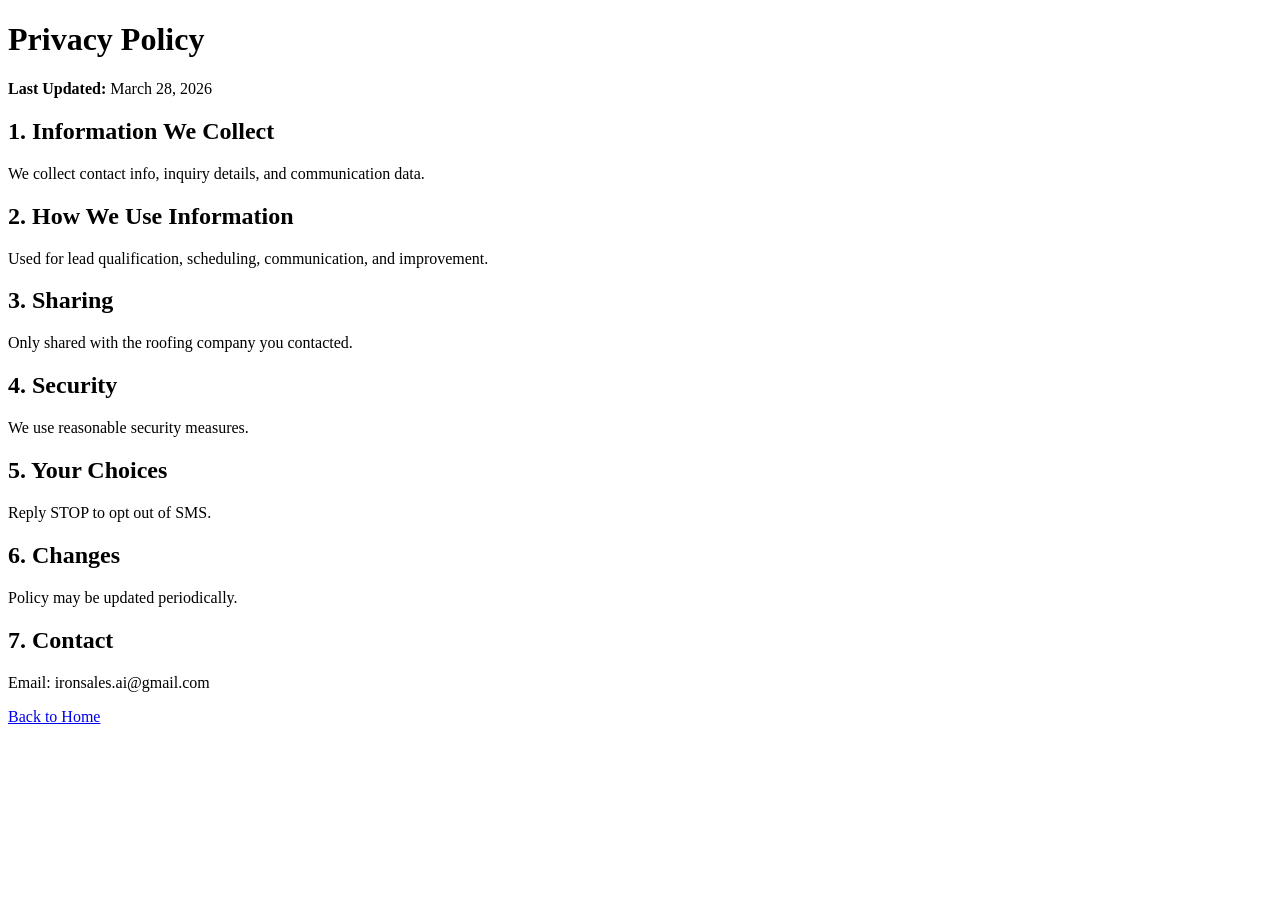
==== privacy.html @ e4e718cf "Create privacy.html" ====
<!DOCTYPE html>
<html lang="en">
<head>
<meta charset="UTF-8">
<title>Privacy Policy - IronSales</title>
<link rel="stylesheet" href="styles.css">
</head>

<body class="legal">

<h1>Privacy Policy</h1>
<p><strong>Last Updated:</strong> March 28, 2026</p>

<h2>1. Information We Collect</h2>
<p>We collect contact info, inquiry details, and communication data.</p>

<h2>2. How We Use Information</h2>
<p>Used for lead qualification, scheduling, communication, and improvement.</p>

<h2>3. Sharing</h2>
<p>Only shared with the roofing company you contacted.</p>

<h2>4. Security</h2>
<p>We use reasonable security measures.</p>

<h2>5. Your Choices</h2>
<p>Reply STOP to opt out of SMS.</p>

<h2>6. Changes</h2>
<p>Policy may be updated periodically.</p>

<h2>7. Contact</h2>
<p>Email: ironsales.ai@gmail.com</p>

<a href="index.html">Back to Home</a>

</body>
</html>
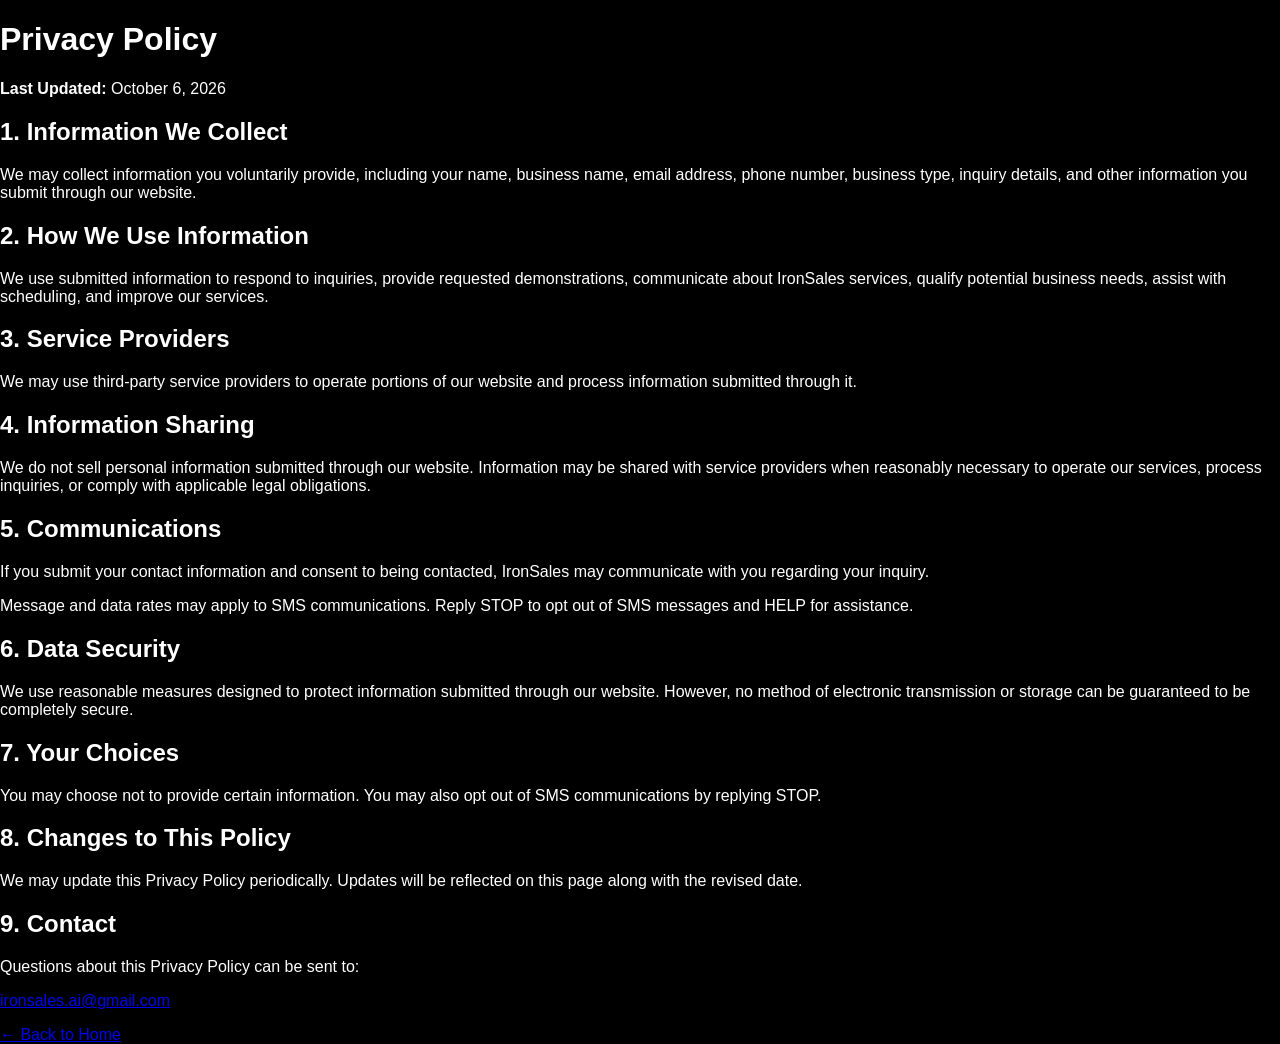
==== commit acb74a77: "Update privacy.html" ====
--- a/privacy.html
+++ b/privacy.html
@@ -1,38 +1,154 @@
 <!DOCTYPE html>
 <html lang="en">
+
 <head>
-<meta charset="UTF-8">
-<title>Privacy Policy - IronSales</title>
-<link rel="stylesheet" href="styles.css">
+
+    <meta charset="UTF-8">
+
+    <meta
+        name="viewport"
+        content="width=device-width, initial-scale=1.0"
+    >
+
+    <title>Privacy Policy | IronSales</title>
+
+    <meta
+        name="description"
+        content="IronSales Privacy Policy."
+    >
+
+    <link
+        rel="icon"
+        type="image/png"
+        href="/images/ironsales-icon.png"
+    >
+
+    <link
+        rel="apple-touch-icon"
+        href="/images/ironsales-icon.png"
+    >
+
+    <link
+        rel="stylesheet"
+        href="styles.css"
+    >
+
 </head>
+
 
 <body class="legal">
 
-<h1>Privacy Policy</h1>
-<p><strong>Last Updated:</strong> March 28, 2026</p>
 
-<h2>1. Information We Collect</h2>
-<p>We collect contact info, inquiry details, and communication data.</p>
+    <h1>Privacy Policy</h1>
 
-<h2>2. How We Use Information</h2>
-<p>Used for lead qualification, scheduling, communication, and improvement.</p>
+    <p>
+        <strong>Last Updated:</strong>
+        October 6, 2026
+    </p>
 
-<h2>3. Sharing</h2>
-<p>Only shared with the roofing company you contacted.</p>
 
-<h2>4. Security</h2>
-<p>We use reasonable security measures.</p>
+    <h2>1. Information We Collect</h2>
 
-<h2>5. Your Choices</h2>
-<p>Reply STOP to opt out of SMS.</p>
+    <p>
+        We may collect information you voluntarily provide,
+        including your name, business name, email address,
+        phone number, business type, inquiry details, and
+        other information you submit through our website.
+    </p>
 
-<h2>6. Changes</h2>
-<p>Policy may be updated periodically.</p>
 
-<h2>7. Contact</h2>
-<p>Email: ironsales.ai@gmail.com</p>
+    <h2>2. How We Use Information</h2>
 
-<a href="index.html">Back to Home</a>
+    <p>
+        We use submitted information to respond to inquiries,
+        provide requested demonstrations, communicate about
+        IronSales services, qualify potential business needs,
+        assist with scheduling, and improve our services.
+    </p>
+
+
+    <h2>3. Service Providers</h2>
+
+    <p>
+        We may use third-party service providers to operate
+        portions of our website and process information
+        submitted through it.
+    </p>
+
+
+    <h2>4. Information Sharing</h2>
+
+    <p>
+        We do not sell personal information submitted through
+        our website. Information may be shared with service
+        providers when reasonably necessary to operate our
+        services, process inquiries, or comply with applicable
+        legal obligations.
+    </p>
+
+
+    <h2>5. Communications</h2>
+
+    <p>
+        If you submit your contact information and consent to
+        being contacted, IronSales may communicate with you
+        regarding your inquiry.
+    </p>
+
+
+    <p>
+        Message and data rates may apply to SMS communications.
+        Reply STOP to opt out of SMS messages and HELP for
+        assistance.
+    </p>
+
+
+    <h2>6. Data Security</h2>
+
+    <p>
+        We use reasonable measures designed to protect
+        information submitted through our website. However,
+        no method of electronic transmission or storage can
+        be guaranteed to be completely secure.
+    </p>
+
+
+    <h2>7. Your Choices</h2>
+
+    <p>
+        You may choose not to provide certain information.
+        You may also opt out of SMS communications by replying
+        STOP.
+    </p>
+
+
+    <h2>8. Changes to This Policy</h2>
+
+    <p>
+        We may update this Privacy Policy periodically.
+        Updates will be reflected on this page along with
+        the revised date.
+    </p>
+
+
+    <h2>9. Contact</h2>
+
+    <p>
+        Questions about this Privacy Policy can be sent to:
+    </p>
+
+    <p>
+        <a href="mailto:ironsales.ai@gmail.com">
+            ironsales.ai@gmail.com
+        </a>
+    </p>
+
+
+    <a href="index.html">
+        ← Back to Home
+    </a>
+
 
 </body>
+
 </html>
--- a/styles.css
+++ b/styles.css
@@ -0,0 +1,1383 @@
+:root {
+    --black: #000000;
+    --dark: #050b1a;
+    --dark-blue: #0a1f44;
+    --blue: #2563eb;
+    --light-blue: #3b82f6;
+    --white: #ffffff;
+    --gray: #94a3b8;
+    --border: #172033;
+}
+
+* {
+    box-sizing: border-box;
+}
+
+html {
+    scroll-behavior: smooth;
+}
+
+body {
+    margin: 0;
+    font-family: "Inter", Arial, sans-serif;
+    background: var(--black);
+    color: var(--white);
+    overflow-x: hidden;
+}
+
+button,
+input,
+textarea,
+select {
+    font-family: inherit;
+}
+
+button {
+    cursor: pointer;
+}
+
+.container {
+    width: min(1100px, calc(100% - 40px));
+    margin: 0 auto;
+}
+
+
+/* =========================================
+   NAVBAR
+========================================= */
+
+.navbar {
+    position: fixed;
+    top: 0;
+    left: 0;
+    width: 100%;
+    z-index: 1000;
+
+    background: rgba(0, 0, 0, 0.94);
+    backdrop-filter: blur(15px);
+
+    border-bottom: 1px solid #111827;
+}
+
+.nav-inner {
+    height: 76px;
+
+    display: flex;
+    align-items: center;
+    justify-content: space-between;
+}
+
+.logo {
+    color: white;
+    text-decoration: none;
+
+    font-size: 25px;
+    font-weight: 800;
+
+    letter-spacing: -1.5px;
+}
+
+.logo span,
+.footer-logo span {
+    color: var(--light-blue);
+}
+
+.nav-links {
+    display: flex;
+    align-items: center;
+    gap: 30px;
+}
+
+.nav-links a {
+    color: #cbd5e1;
+    text-decoration: none;
+
+    font-size: 14px;
+
+    transition: color 0.2s ease;
+}
+
+.nav-links a:hover {
+    color: white;
+}
+
+.nav-cta {
+    border: 0;
+    border-radius: 7px;
+
+    padding: 12px 20px;
+
+    background: var(--blue);
+    color: white;
+
+    font-weight: 700;
+
+    transition: 0.2s ease;
+}
+
+.nav-cta:hover {
+    background: var(--light-blue);
+    transform: translateY(-1px);
+}
+
+.menu-toggle {
+    display: none;
+
+    border: 0;
+    background: transparent;
+
+    color: white;
+
+    font-size: 25px;
+}
+
+
+/* =========================================
+   HERO
+========================================= */
+
+.hero {
+    min-height: 850px;
+
+    position: relative;
+
+    display: flex;
+    align-items: center;
+
+    padding-top: 100px;
+
+    overflow: hidden;
+
+    background:
+        radial-gradient(
+            circle at 75% 35%,
+            rgba(37, 99, 235, 0.22),
+            transparent 35%
+        ),
+        linear-gradient(
+            135deg,
+            #000000 0%,
+            #030817 50%,
+            #0a1f44 100%
+        );
+}
+
+.hero-glow {
+    position: absolute;
+
+    width: 500px;
+    height: 500px;
+
+    right: -250px;
+    top: 100px;
+
+    border-radius: 50%;
+
+    background: rgba(37, 99, 235, 0.13);
+
+    filter: blur(80px);
+}
+
+.hero-content {
+    position: relative;
+    z-index: 2;
+}
+
+.hero-badge {
+    display: inline-flex;
+    align-items: center;
+    gap: 10px;
+
+    padding: 8px 13px;
+
+    border: 1px solid #1e3a6b;
+    border-radius: 100px;
+
+    background: rgba(10, 31, 68, 0.6);
+
+    color: #bfdbfe;
+
+    font-size: 13px;
+    font-weight: 600;
+}
+
+.hero-badge span {
+    width: 7px;
+    height: 7px;
+
+    border-radius: 50%;
+
+    background: var(--light-blue);
+
+    box-shadow: 0 0 12px var(--blue);
+}
+
+.hero h1 {
+    max-width: 900px;
+
+    margin: 25px 0 20px;
+
+    font-size: clamp(48px, 7vw, 78px);
+    line-height: 1.02;
+
+    letter-spacing: -4px;
+}
+
+.hero h1 span {
+    color: var(--light-blue);
+}
+
+.hero-desc {
+    max-width: 700px;
+
+    margin-bottom: 35px;
+
+    color: #b8c4d8;
+
+    font-size: 20px;
+    line-height: 1.7;
+}
+
+.hero-buttons {
+    display: flex;
+    gap: 12px;
+
+    margin-bottom: 45px;
+}
+
+.primary-btn,
+.secondary-btn {
+    padding: 15px 22px;
+
+    border-radius: 7px;
+
+    font-size: 15px;
+    font-weight: 600;
+
+    transition: 0.2s ease;
+}
+
+.primary-btn {
+    border: 1px solid var(--blue);
+
+    background: var(--blue);
+    color: white;
+}
+
+.primary-btn:hover {
+    background: var(--light-blue);
+    transform: translateY(-2px);
+}
+
+.primary-btn span {
+    margin-left: 8px;
+}
+
+.secondary-btn {
+    border: 1px solid #334155;
+
+    background: transparent;
+    color: white;
+}
+
+.secondary-btn:hover {
+    border-color: var(--blue);
+    background: rgba(37, 99, 235, 0.08);
+}
+
+.hero-trust {
+    display: flex;
+    flex-wrap: wrap;
+    gap: 35px;
+}
+
+.trust-item {
+    display: flex;
+    align-items: flex-start;
+    gap: 10px;
+}
+
+.trust-dot {
+    width: 7px;
+    height: 7px;
+
+    margin-top: 6px;
+
+    border-radius: 50%;
+
+    background: var(--light-blue);
+}
+
+.trust-item strong {
+    display: block;
+    font-size: 13px;
+}
+
+.trust-item small {
+    display: block;
+
+    margin-top: 4px;
+
+    color: #64748b;
+
+    font-size: 11px;
+}
+
+
+/* =========================================
+   GENERAL SECTIONS
+========================================= */
+
+.section {
+    padding: 120px 0;
+}
+
+.dark {
+    background: var(--dark);
+}
+
+.section-label {
+    margin-bottom: 15px;
+
+    color: var(--light-blue);
+
+    font-size: 12px;
+    font-weight: 700;
+
+    letter-spacing: 2px;
+}
+
+.section h2 {
+    margin: 0;
+
+    font-size: clamp(36px, 5vw, 58px);
+    line-height: 1.08;
+
+    letter-spacing: -2.5px;
+}
+
+.section-intro {
+    max-width: 700px;
+
+    margin: 25px 0 55px;
+
+    color: var(--gray);
+
+    font-size: 18px;
+    line-height: 1.7;
+}
+
+
+/* =========================================
+   DASHBOARD
+========================================= */
+
+.dashboard-section {
+    padding: 110px 0;
+
+    background: #02050c;
+}
+
+.dashboard {
+    margin-top: 50px;
+
+    padding: 25px;
+
+    border: 1px solid #17233a;
+    border-radius: 16px;
+
+    background: linear-gradient(
+        145deg,
+        #071123,
+        #030712
+    );
+
+    box-shadow: 0 30px 100px rgba(0, 0, 0, 0.6);
+}
+
+.dashboard-top {
+    display: flex;
+    align-items: center;
+    justify-content: space-between;
+
+    padding-bottom: 25px;
+
+    border-bottom: 1px solid #172033;
+}
+
+.dashboard-label {
+    color: var(--light-blue);
+
+    font-size: 10px;
+    font-weight: 700;
+
+    letter-spacing: 1.5px;
+}
+
+.dashboard-top h3 {
+    margin: 7px 0 0;
+
+    font-size: 20px;
+}
+
+.live-status {
+    display: flex;
+    align-items: center;
+    gap: 7px;
+
+    color: #bfdbfe;
+
+    font-size: 10px;
+    font-weight: 700;
+}
+
+.live-status span {
+    width: 7px;
+    height: 7px;
+
+    border-radius: 50%;
+
+    background: var(--light-blue);
+}
+
+.dashboard-stats {
+    display: grid;
+    grid-template-columns: repeat(4, 1fr);
+
+    gap: 15px;
+
+    margin: 25px 0;
+}
+
+.dashboard-card {
+    padding: 20px;
+
+    border: 1px solid #172033;
+    border-radius: 10px;
+
+    background: #050b18;
+}
+
+.dashboard-card span {
+    display: block;
+
+    color: #64748b;
+
+    font-size: 10px;
+    font-weight: 700;
+}
+
+.dashboard-card strong {
+    display: block;
+
+    margin-top: 12px;
+
+    font-size: 30px;
+}
+
+.dashboard-card small {
+    color: #64748b;
+    font-size: 11px;
+}
+
+.pipeline {
+    overflow: hidden;
+
+    border: 1px solid #172033;
+    border-radius: 10px;
+}
+
+.pipeline-header {
+    display: flex;
+    justify-content: space-between;
+
+    padding: 18px;
+
+    border-bottom: 1px solid #172033;
+
+    font-size: 13px;
+}
+
+.pipeline-header span {
+    color: var(--light-blue);
+}
+
+.lead-row {
+    display: flex;
+    align-items: center;
+    justify-content: space-between;
+
+    padding: 17px 18px;
+
+    border-bottom: 1px solid #111827;
+}
+
+.lead-row:last-child {
+    border-bottom: 0;
+}
+
+.lead-info {
+    display: flex;
+    align-items: center;
+    gap: 12px;
+}
+
+.lead-avatar {
+    width: 36px;
+    height: 36px;
+
+    display: grid;
+    place-items: center;
+
+    border-radius: 50%;
+
+    background: #0a1f44;
+    color: #bfdbfe;
+
+    font-size: 11px;
+    font-weight: 700;
+}
+
+.lead-info strong {
+    display: block;
+    font-size: 13px;
+}
+
+.lead-info small {
+    color: #64748b;
+    font-size: 11px;
+}
+
+.status {
+    padding: 5px 9px;
+
+    border: 1px solid #1e3a6b;
+    border-radius: 5px;
+
+    background: #071a39;
+
+    color: #93c5fd;
+
+    font-size: 9px;
+    font-weight: 700;
+}
+
+.dashboard-note {
+    margin-top: 12px;
+
+    color: #475569;
+
+    font-size: 10px;
+    text-align: right;
+}
+
+
+/* =========================================
+   ABOUT
+========================================= */
+
+.about-content {
+    display: grid;
+    grid-template-columns: 1.3fr 0.7fr;
+
+    gap: 70px;
+
+    margin-top: 60px;
+}
+
+.about-text p {
+    color: #94a3b8;
+
+    font-size: 17px;
+    line-height: 1.8;
+}
+
+.about-highlight {
+    padding: 30px;
+
+    border-left: 2px solid var(--blue);
+
+    background: #050b18;
+}
+
+.highlight-line {
+    width: 35px;
+    height: 3px;
+
+    margin-bottom: 25px;
+
+    background: var(--blue);
+}
+
+.about-highlight h3 {
+    margin: 0;
+
+    font-size: 25px;
+    line-height: 1.35;
+}
+
+.about-highlight h3 span {
+    color: var(--light-blue);
+}
+
+.about-highlight p {
+    color: var(--gray);
+    line-height: 1.7;
+}
+
+.cards {
+    display: grid;
+    grid-template-columns: repeat(3, 1fr);
+
+    gap: 20px;
+
+    margin-top: 60px;
+}
+
+.card {
+    padding: 30px;
+
+    border: 1px solid #172033;
+    border-radius: 12px;
+
+    background: #050b18;
+
+    transition: 0.3s ease;
+}
+
+.card:hover {
+    border-color: #1e3a6b;
+    transform: translateY(-5px);
+}
+
+.card-number {
+    color: var(--light-blue);
+
+    font-size: 12px;
+    font-weight: 700;
+}
+
+.card h3 {
+    margin: 15px 0 10px;
+
+    font-size: 20px;
+}
+
+.card p {
+    margin: 0;
+
+    color: var(--gray);
+
+    line-height: 1.7;
+}
+
+
+/* =========================================
+   FEATURES
+========================================= */
+
+.feature-grid {
+    display: grid;
+    grid-template-columns: repeat(2, 1fr);
+
+    gap: 1px;
+
+    margin-top: 55px;
+
+    background: #172033;
+
+    border: 1px solid #172033;
+}
+
+.feature {
+    min-height: 260px;
+
+    padding: 35px;
+
+    background: var(--dark);
+}
+
+.feature-number {
+    color: var(--light-blue);
+
+    font-size: 12px;
+    font-weight: 700;
+}
+
+.feature h3 {
+    margin: 20px 0 12px;
+
+    font-size: 23px;
+}
+
+.feature p {
+    max-width: 480px;
+
+    color: var(--gray);
+
+    line-height: 1.7;
+}
+
+
+/* =========================================
+   INDUSTRIES
+========================================= */
+
+.industry-grid {
+    display: grid;
+    grid-template-columns: repeat(3, 1fr);
+
+    gap: 15px;
+
+    margin-top: 55px;
+}
+
+.industry-card {
+    padding: 28px;
+
+    border: 1px solid #172033;
+    border-radius: 10px;
+
+    background: #030712;
+
+    transition: 0.3s ease;
+}
+
+.industry-card:hover {
+    border-color: #1e3a6b;
+    background: #050b18;
+}
+
+.industry-card span {
+    color: #475569;
+
+    font-size: 11px;
+    font-weight: 700;
+}
+
+.industry-card h3 {
+    margin: 22px 0 8px;
+
+    font-size: 21px;
+}
+
+.industry-card p {
+    margin: 0;
+
+    color: var(--gray);
+
+    font-size: 14px;
+    line-height: 1.6;
+}
+
+
+/* =========================================
+   CHAT WIDGET
+========================================= */
+
+.chat-widget {
+    position: fixed;
+
+    right: 25px;
+    bottom: 25px;
+
+    z-index: 2000;
+}
+
+.chat-button {
+    display: flex;
+    align-items: center;
+    gap: 12px;
+
+    padding: 13px 17px;
+
+    border: 1px solid #1e3a6b;
+    border-radius: 10px;
+
+    background: #050b18;
+    color: white;
+
+    box-shadow: 0 15px 40px rgba(0, 0, 0, 0.5);
+
+    text-align: left;
+}
+
+.chat-button > span {
+    width: 34px;
+    height: 34px;
+
+    display: grid;
+    place-items: center;
+
+    border-radius: 8px;
+
+    background: var(--blue);
+
+    font-size: 11px;
+    font-weight: 800;
+}
+
+.chat-button strong {
+    display: block;
+
+    font-size: 12px;
+}
+
+.chat-button small {
+    color: #64748b;
+    font-size: 10px;
+}
+
+.chat-button b {
+    margin-left: 8px;
+
+    color: #475569;
+
+    font-size: 18px;
+}
+
+.chat-box {
+    display: none;
+
+    position: absolute;
+
+    right: 0;
+    bottom: 0;
+
+    width: 340px;
+
+    overflow: hidden;
+
+    border: 1px solid #1e3a6b;
+    border-radius: 14px;
+
+    background: #030712;
+
+    box-shadow: 0 25px 80px rgba(0, 0, 0, 0.7);
+}
+
+.chat-box.open {
+    display: block;
+}
+
+.chat-header {
+    display: flex;
+    align-items: center;
+    justify-content: space-between;
+
+    padding: 17px;
+
+    background: #07152e;
+
+    border-bottom: 1px solid #172033;
+}
+
+.chat-header strong {
+    display: block;
+    font-size: 13px;
+}
+
+.chat-header small {
+    display: block;
+
+    margin-top: 3px;
+
+    color: #64748b;
+
+    font-size: 10px;
+}
+
+.chat-header button {
+    border: 0;
+
+    background: transparent;
+
+    color: #64748b;
+
+    font-size: 20px;
+}
+
+.chat-messages {
+    min-height: 300px;
+
+    padding: 18px;
+
+    overflow-y: auto;
+}
+
+.message {
+    max-width: 85%;
+
+    padding: 12px;
+
+    border-radius: 9px;
+
+    font-size: 12px;
+    line-height: 1.5;
+}
+
+.message.ai {
+    background: #0a1f44;
+}
+
+.message.user {
+    margin-left: auto;
+
+    background: var(--blue);
+}
+
+.chat-options {
+    display: grid;
+
+    gap: 8px;
+
+    margin-top: 15px;
+}
+
+.chat-options button {
+    padding: 10px;
+
+    border: 1px solid #172033;
+    border-radius: 7px;
+
+    background: #050b18;
+    color: #cbd5e1;
+
+    text-align: left;
+
+    font-size: 11px;
+}
+
+.chat-options button:hover {
+    border-color: var(--blue);
+}
+
+.chat-demo-cta {
+    width: 100%;
+
+    padding: 14px;
+
+    border: 0;
+
+    background: var(--blue);
+    color: white;
+
+    font-weight: 600;
+}
+
+
+/* =========================================
+   CONTACT
+========================================= */
+
+.contact {
+    background:
+        radial-gradient(
+            circle at 15% 50%,
+            rgba(37, 99, 235, 0.12),
+            transparent 30%
+        ),
+        #050b18;
+}
+
+.contact-container {
+    display: grid;
+    grid-template-columns: 0.9fr 1.1fr;
+
+    gap: 80px;
+
+    align-items: start;
+}
+
+.contact-copy h2 {
+    margin-bottom: 25px;
+}
+
+.contact-copy > p {
+    max-width: 500px;
+
+    color: var(--gray);
+
+    font-size: 17px;
+    line-height: 1.7;
+}
+
+.contact-details {
+    margin-top: 40px;
+}
+
+.contact-details p {
+    margin: 20px 0;
+
+    color: #94a3b8;
+
+    font-size: 14px;
+}
+
+.contact-details strong {
+    display: block;
+
+    margin-bottom: 5px;
+
+    color: white;
+}
+
+.contact-details a {
+    color: #94a3b8;
+    text-decoration: none;
+}
+
+.contact-details a:hover {
+    color: var(--light-blue);
+}
+
+.form-wrapper {
+    padding: 30px;
+
+    border: 1px solid #172033;
+    border-radius: 14px;
+
+    background: #030712;
+}
+
+.form-header h3 {
+    margin: 0;
+
+    font-size: 24px;
+}
+
+.form-header p {
+    color: var(--gray);
+
+    font-size: 13px;
+    line-height: 1.6;
+}
+
+.form-row {
+    display: grid;
+    grid-template-columns: 1fr 1fr;
+
+    gap: 15px;
+}
+
+.form-group {
+    margin-top: 18px;
+}
+
+.form-group label {
+    display: block;
+
+    margin-bottom: 7px;
+
+    color: #cbd5e1;
+
+    font-size: 12px;
+    font-weight: 600;
+}
+
+.form-group input,
+.form-group select,
+.form-group textarea {
+    width: 100%;
+
+    padding: 13px 14px;
+
+    border: 1px solid #1e293b;
+    border-radius: 7px;
+
+    outline: none;
+
+    background: #050b18;
+    color: white;
+
+    font-size: 13px;
+}
+
+.form-group input:focus,
+.form-group select:focus,
+.form-group textarea:focus {
+    border-color: var(--blue);
+}
+
+.form-group textarea {
+    resize: vertical;
+}
+
+.consent {
+    display: flex;
+    align-items: flex-start;
+    gap: 9px;
+
+    margin-top: 20px;
+
+    color: #64748b;
+
+    font-size: 10px;
+    line-height: 1.5;
+}
+
+.consent input {
+    margin-top: 2px;
+
+    accent-color: var(--blue);
+}
+
+.form-button {
+    width: 100%;
+
+    margin-top: 20px;
+
+    padding: 15px;
+
+    border: 0;
+    border-radius: 7px;
+
+    background: var(--blue);
+    color: white;
+
+    font-weight: 700;
+
+    transition: 0.2s ease;
+}
+
+.form-button:hover {
+    background: var(--light-blue);
+}
+
+.form-message {
+    margin-top: 15px;
+
+    color: #93c5fd;
+
+    font-size: 12px;
+}
+
+
+/* =========================================
+   FOOTER
+========================================= */
+
+footer {
+    padding: 55px 0;
+
+    border-top: 1px solid #111827;
+
+    background: black;
+
+    text-align: center;
+}
+
+.footer-logo {
+    font-size: 25px;
+    font-weight: 800;
+}
+
+.footer-top p {
+    color: #64748b;
+
+    font-size: 12px;
+}
+
+.footer-links {
+    display: flex;
+    justify-content: center;
+    gap: 10px;
+
+    margin: 20px 0;
+}
+
+.footer-links a {
+    color: #64748b;
+
+    text-decoration: none;
+
+    font-size: 12px;
+}
+
+.footer-links a:hover {
+    color: var(--light-blue);
+}
+
+.small {
+    max-width: 800px;
+
+    margin: 25px auto;
+
+    color: #475569;
+
+    font-size: 10px;
+    line-height: 1.6;
+}
+
+.copyright {
+    color: #334155;
+
+    font-size: 11px;
+}
+
+
+/* =========================================
+   MOBILE
+========================================= */
+
+@media (max-width: 850px) {
+
+    .nav-links {
+        display: none;
+
+        position: absolute;
+
+        top: 76px;
+        left: 0;
+
+        width: 100%;
+
+        flex-direction: column;
+
+        padding: 25px;
+
+        background: black;
+
+        border-bottom: 1px solid #172033;
+    }
+
+    .nav-links.active {
+        display: flex;
+    }
+
+    .nav-cta {
+        display: none;
+    }
+
+    .menu-toggle {
+        display: block;
+    }
+
+    .hero {
+        min-height: 780px;
+    }
+
+    .hero h1 {
+        letter-spacing: -2.5px;
+    }
+
+    .hero-trust {
+        flex-direction: column;
+        gap: 15px;
+    }
+
+    .dashboard-stats {
+        grid-template-columns: 1fr 1fr;
+    }
+
+    .about-content,
+    .contact-container {
+        grid-template-columns: 1fr;
+        gap: 45px;
+    }
+
+    .cards {
+        grid-template-columns: 1fr;
+    }
+
+    .feature-grid {
+        grid-template-columns: 1fr;
+    }
+
+    .industry-grid {
+        grid-template-columns: 1fr 1fr;
+    }
+
+    .chat-button {
+        padding: 10px;
+    }
+
+    .chat-button div {
+        display: none;
+    }
+
+    .chat-button b {
+        display: none;
+    }
+
+    .chat-box {
+        width: min(340px, calc(100vw - 30px));
+        right: -5px;
+    }
+}
+
+
+@media (max-width: 600px) {
+
+    .container {
+        width: calc(100% - 30px);
+    }
+
+    .section,
+    .dashboard-section {
+        padding: 80px 0;
+    }
+
+    .hero {
+        padding-top: 110px;
+    }
+
+    .hero h1 {
+        font-size: 46px;
+    }
+
+    .hero-desc {
+        font-size: 17px;
+    }
+
+    .hero-buttons {
+        flex-direction: column;
+    }
+
+    .primary-btn,
+    .secondary-btn {
+        width: 100%;
+    }
+
+    .dashboard {
+        padding: 15px;
+    }
+
+    .dashboard-card {
+        padding: 15px;
+    }
+
+    .dashboard-card strong {
+        font-size: 24px;
+    }
+
+    .lead-row {
+        padding: 14px 10px;
+    }
+
+    .lead-info small {
+        display: none;
+    }
+
+    .status {
+        font-size: 8px;
+    }
+
+    .form-row {
+        grid-template-columns: 1fr;
+        gap: 0;
+    }
+
+    .form-wrapper {
+        padding: 20px;
+    }
+
+    .industry-grid {
+        grid-template-columns: 1fr;
+    }
+
+    .chat-widget {
+        right: 15px;
+        bottom: 15px;
+    }
+}
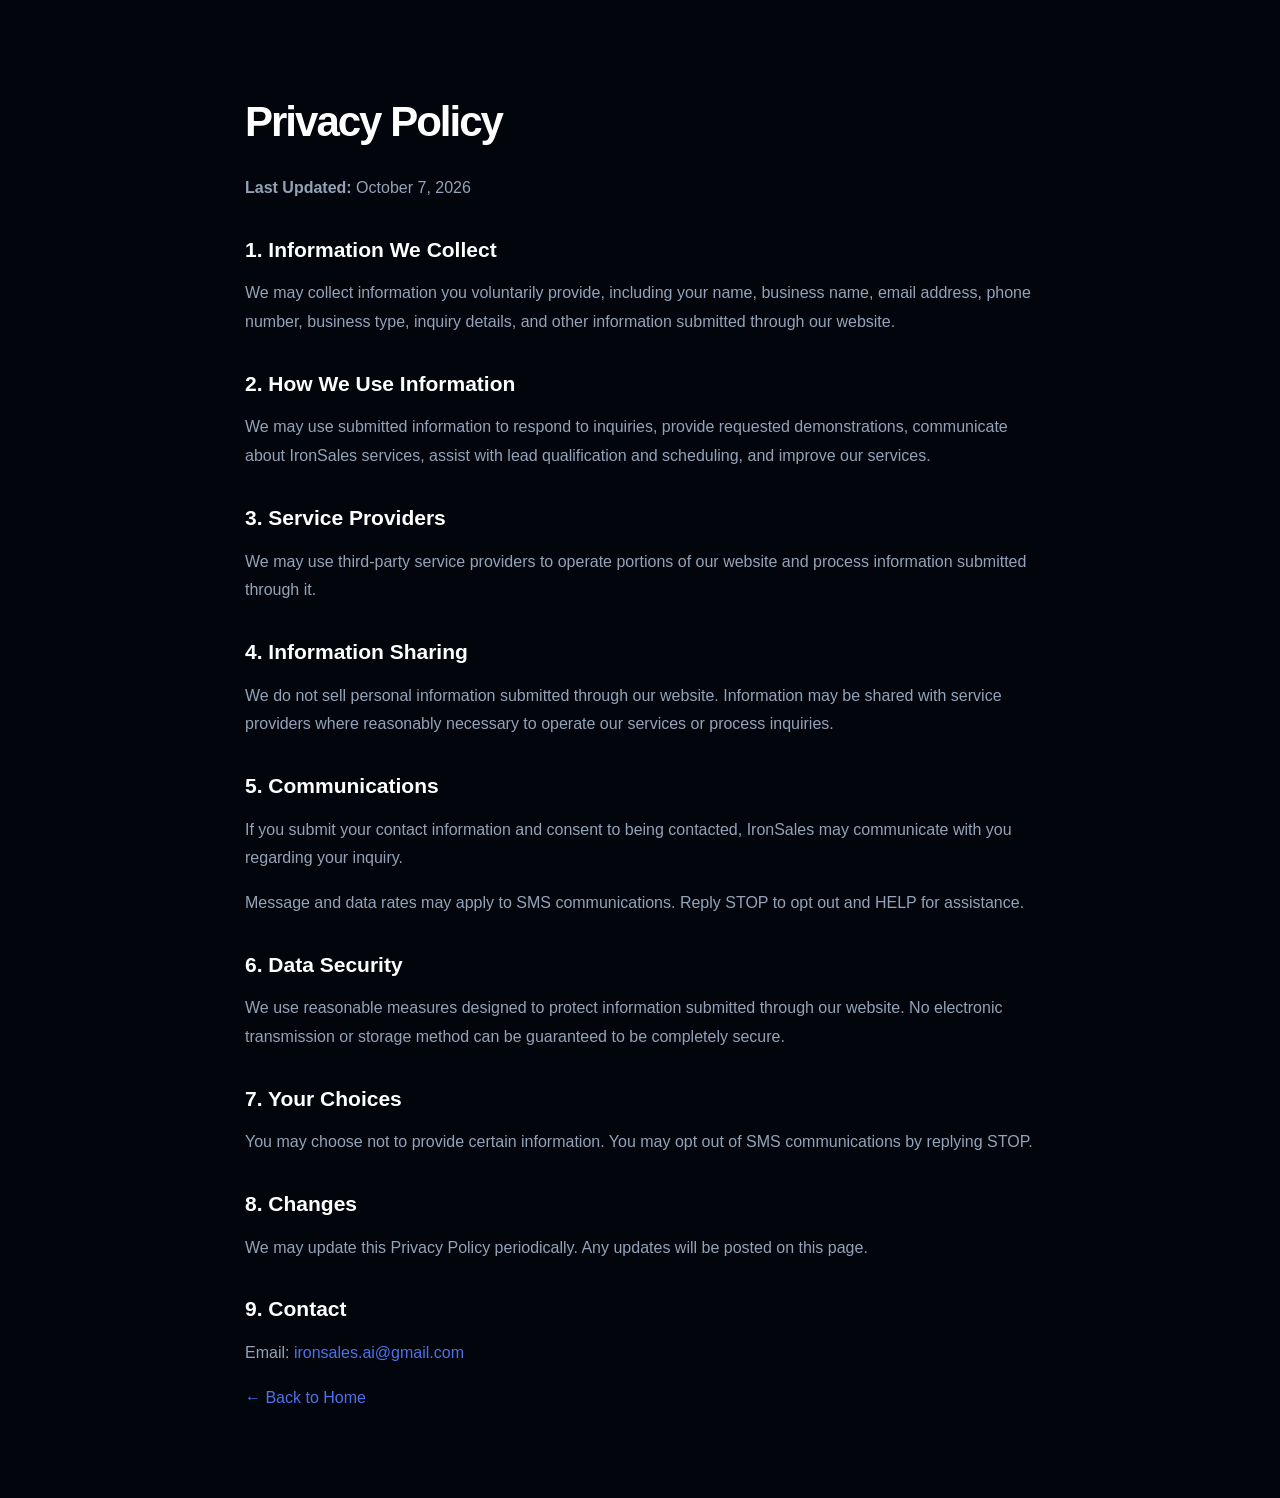
==== commit ac6e5a05: "Update privacy.html" ====
--- a/privacy.html
+++ b/privacy.html
@@ -12,25 +12,15 @@
 
     <title>Privacy Policy | IronSales</title>
 
-    <meta
-        name="description"
-        content="IronSales Privacy Policy."
-    >
-
     <link
         rel="icon"
-        type="image/png"
-        href="/images/ironsales-icon.png"
-    >
-
-    <link
-        rel="apple-touch-icon"
-        href="/images/ironsales-icon.png"
+        type="image/svg+xml"
+        href="/favicon.svg"
     >
 
     <link
         rel="stylesheet"
-        href="styles.css"
+        href="styles.css?v=10"
     >
 
 </head>
@@ -39,116 +29,108 @@
 <body class="legal">
 
 
-    <h1>Privacy Policy</h1>
+<h1>Privacy Policy</h1>
 
-    <p>
-        <strong>Last Updated:</strong>
-        October 6, 2026
-    </p>
+<p>
+    <strong>Last Updated:</strong>
+    October 7, 2026
+</p>
 
 
-    <h2>1. Information We Collect</h2>
+<h2>1. Information We Collect</h2>
 
-    <p>
-        We may collect information you voluntarily provide,
-        including your name, business name, email address,
-        phone number, business type, inquiry details, and
-        other information you submit through our website.
-    </p>
+<p>
+    We may collect information you voluntarily provide,
+    including your name, business name, email address,
+    phone number, business type, inquiry details, and
+    other information submitted through our website.
+</p>
 
 
-    <h2>2. How We Use Information</h2>
+<h2>2. How We Use Information</h2>
 
-    <p>
-        We use submitted information to respond to inquiries,
-        provide requested demonstrations, communicate about
-        IronSales services, qualify potential business needs,
-        assist with scheduling, and improve our services.
-    </p>
+<p>
+    We may use submitted information to respond to inquiries,
+    provide requested demonstrations, communicate about
+    IronSales services, assist with lead qualification and
+    scheduling, and improve our services.
+</p>
 
 
-    <h2>3. Service Providers</h2>
+<h2>3. Service Providers</h2>
 
-    <p>
-        We may use third-party service providers to operate
-        portions of our website and process information
-        submitted through it.
-    </p>
+<p>
+    We may use third-party service providers to operate
+    portions of our website and process information submitted
+    through it.
+</p>
 
 
-    <h2>4. Information Sharing</h2>
+<h2>4. Information Sharing</h2>
 
-    <p>
-        We do not sell personal information submitted through
-        our website. Information may be shared with service
-        providers when reasonably necessary to operate our
-        services, process inquiries, or comply with applicable
-        legal obligations.
-    </p>
+<p>
+    We do not sell personal information submitted through
+    our website. Information may be shared with service
+    providers where reasonably necessary to operate our
+    services or process inquiries.
+</p>
 
 
-    <h2>5. Communications</h2>
+<h2>5. Communications</h2>
 
-    <p>
-        If you submit your contact information and consent to
-        being contacted, IronSales may communicate with you
-        regarding your inquiry.
-    </p>
+<p>
+    If you submit your contact information and consent to
+    being contacted, IronSales may communicate with you
+    regarding your inquiry.
+</p>
+
+<p>
+    Message and data rates may apply to SMS communications.
+    Reply STOP to opt out and HELP for assistance.
+</p>
 
 
-    <p>
-        Message and data rates may apply to SMS communications.
-        Reply STOP to opt out of SMS messages and HELP for
-        assistance.
-    </p>
+<h2>6. Data Security</h2>
+
+<p>
+    We use reasonable measures designed to protect information
+    submitted through our website. No electronic transmission
+    or storage method can be guaranteed to be completely secure.
+</p>
 
 
-    <h2>6. Data Security</h2>
+<h2>7. Your Choices</h2>
 
-    <p>
-        We use reasonable measures designed to protect
-        information submitted through our website. However,
-        no method of electronic transmission or storage can
-        be guaranteed to be completely secure.
-    </p>
+<p>
+    You may choose not to provide certain information.
+    You may opt out of SMS communications by replying STOP.
+</p>
 
 
-    <h2>7. Your Choices</h2>
+<h2>8. Changes</h2>
 
-    <p>
-        You may choose not to provide certain information.
-        You may also opt out of SMS communications by replying
-        STOP.
-    </p>
+<p>
+    We may update this Privacy Policy periodically.
+    Any updates will be posted on this page.
+</p>
 
 
-    <h2>8. Changes to This Policy</h2>
+<h2>9. Contact</h2>
 
-    <p>
-        We may update this Privacy Policy periodically.
-        Updates will be reflected on this page along with
-        the revised date.
-    </p>
+<p>
+    Email:
+    <a href="mailto:ironsales.ai@gmail.com">
+        ironsales.ai@gmail.com
+    </a>
+</p>
 
 
-    <h2>9. Contact</h2>
-
-    <p>
-        Questions about this Privacy Policy can be sent to:
-    </p>
-
-    <p>
-        <a href="mailto:ironsales.ai@gmail.com">
-            ironsales.ai@gmail.com
-        </a>
-    </p>
-
-
-    <a href="index.html">
+<p>
+    <a href="/">
         ← Back to Home
     </a>
+</p>
 
 
 </body>
-
 </html>
--- a/styles.css
+++ b/styles.css
@@ -3,12 +3,17 @@
     --dark: #050b1a;
     --dark-blue: #0a1f44;
     --blue: #2563eb;
-    --light-blue: #3b82f6;
+    --light-blue: #4f72ea;
     --white: #ffffff;
     --gray: #94a3b8;
     --border: #172033;
 }
 
+
+/* =========================================
+   RESET
+========================================= */
+
 * {
     box-sizing: border-box;
 }
@@ -19,9 +24,12 @@
 
 body {
     margin: 0;
+
     font-family: "Inter", Arial, sans-serif;
+
     background: var(--black);
     color: var(--white);
+
     overflow-x: hidden;
 }
 
@@ -36,6 +44,10 @@
     cursor: pointer;
 }
 
+a {
+    color: inherit;
+}
+
 .container {
     width: min(1100px, calc(100% - 40px));
     margin: 0 auto;
@@ -48,12 +60,16 @@
 
 .navbar {
     position: fixed;
+
     top: 0;
     left: 0;
+
     width: 100%;
+
     z-index: 1000;
 
-    background: rgba(0, 0, 0, 0.94);
+    background: rgba(0, 0, 0, 0.95);
+
     backdrop-filter: blur(15px);
 
     border-bottom: 1px solid #111827;
@@ -67,29 +83,58 @@
     justify-content: space-between;
 }
 
+
+/* LOGO */
+
 .logo {
-    color: white;
+    display: inline-flex;
+    align-items: center;
+
+    gap: 10px;
+
     text-decoration: none;
+
+    flex-shrink: 0;
+}
+
+.logo-mark {
+    width: 38px;
+    height: 38px;
+
+    display: block;
+
+    flex-shrink: 0;
+}
+
+.logo-wordmark {
+    color: #ffffff;
 
     font-size: 25px;
     font-weight: 800;
 
-    letter-spacing: -1.5px;
-}
-
-.logo span,
+    letter-spacing: -1.4px;
+
+    line-height: 1;
+}
+
+.logo-wordmark > span,
 .footer-logo span {
     color: var(--light-blue);
 }
+
+
+/* NAVIGATION */
 
 .nav-links {
     display: flex;
     align-items: center;
+
     gap: 30px;
 }
 
 .nav-links a {
     color: #cbd5e1;
+
     text-decoration: none;
 
     font-size: 14px;
@@ -98,37 +143,48 @@
 }
 
 .nav-links a:hover {
-    color: white;
-}
+    color: #ffffff;
+}
+
+
+/* NAV CTA */
 
 .nav-cta {
     border: 0;
-    border-radius: 7px;
-
-    padding: 12px 20px;
-
-    background: var(--blue);
-    color: white;
-
+
+    border-radius: 8px;
+
+    padding: 13px 21px;
+
+    background: var(--light-blue);
+
+    color: #ffffff;
+
+    font-size: 14px;
     font-weight: 700;
 
     transition: 0.2s ease;
 }
 
 .nav-cta:hover {
-    background: var(--light-blue);
+    background: #5f80f3;
+
     transform: translateY(-1px);
 }
+
+
+/* MOBILE BUTTON */
 
 .menu-toggle {
     display: none;
 
     border: 0;
+
     background: transparent;
 
-    color: white;
-
-    font-size: 25px;
+    color: #ffffff;
+
+    font-size: 26px;
 }
 
 
@@ -150,15 +206,15 @@
 
     background:
         radial-gradient(
-            circle at 75% 35%,
+            circle at 78% 35%,
             rgba(37, 99, 235, 0.22),
-            transparent 35%
+            transparent 38%
         ),
         linear-gradient(
             135deg,
             #000000 0%,
             #030817 50%,
-            #0a1f44 100%
+            #101d4a 100%
         );
 }
 
@@ -168,37 +224,40 @@
     width: 500px;
     height: 500px;
 
-    right: -250px;
-    top: 100px;
+    right: -200px;
+    top: 110px;
 
     border-radius: 50%;
 
     background: rgba(37, 99, 235, 0.13);
 
-    filter: blur(80px);
+    filter: blur(90px);
 }
 
 .hero-content {
     position: relative;
+
     z-index: 2;
 }
 
 .hero-badge {
     display: inline-flex;
     align-items: center;
+
     gap: 10px;
 
-    padding: 8px 13px;
-
-    border: 1px solid #1e3a6b;
+    padding: 8px 14px;
+
+    border: 1px solid #27467e;
+
     border-radius: 100px;
 
-    background: rgba(10, 31, 68, 0.6);
-
-    color: #bfdbfe;
+    background: rgba(10, 31, 68, 0.58);
+
+    color: #c7d8ff;
 
     font-size: 13px;
-    font-weight: 600;
+    font-weight: 700;
 }
 
 .hero-badge span {
@@ -215,9 +274,10 @@
 .hero h1 {
     max-width: 900px;
 
-    margin: 25px 0 20px;
-
-    font-size: clamp(48px, 7vw, 78px);
+    margin: 27px 0 22px;
+
+    font-size: clamp(50px, 7vw, 78px);
+
     line-height: 1.02;
 
     letter-spacing: -4px;
@@ -228,18 +288,20 @@
 }
 
 .hero-desc {
-    max-width: 700px;
+    max-width: 710px;
 
     margin-bottom: 35px;
 
-    color: #b8c4d8;
+    color: #c5d0e3;
 
     font-size: 20px;
+
     line-height: 1.7;
 }
 
 .hero-buttons {
     display: flex;
+
     gap: 12px;
 
     margin-bottom: 45px;
@@ -252,20 +314,22 @@
     border-radius: 7px;
 
     font-size: 15px;
-    font-weight: 600;
+    font-weight: 700;
 
     transition: 0.2s ease;
 }
 
 .primary-btn {
-    border: 1px solid var(--blue);
-
-    background: var(--blue);
-    color: white;
+    border: 1px solid var(--light-blue);
+
+    background: var(--light-blue);
+
+    color: #ffffff;
 }
 
 .primary-btn:hover {
-    background: var(--light-blue);
+    background: #5f80f3;
+
     transform: translateY(-2px);
 }
 
@@ -277,23 +341,28 @@
     border: 1px solid #334155;
 
     background: transparent;
-    color: white;
+
+    color: #ffffff;
 }
 
 .secondary-btn:hover {
     border-color: var(--blue);
+
     background: rgba(37, 99, 235, 0.08);
 }
 
 .hero-trust {
     display: flex;
     flex-wrap: wrap;
+
     gap: 35px;
 }
 
 .trust-item {
     display: flex;
+
     align-items: flex-start;
+
     gap: 10px;
 }
 
@@ -310,6 +379,7 @@
 
 .trust-item strong {
     display: block;
+
     font-size: 13px;
 }
 
@@ -325,7 +395,7 @@
 
 
 /* =========================================
-   GENERAL SECTIONS
+   GENERAL
 ========================================= */
 
 .section {
@@ -347,10 +417,12 @@
     letter-spacing: 2px;
 }
 
-.section h2 {
+.section h2,
+.dashboard-section h2 {
     margin: 0;
 
     font-size: clamp(36px, 5vw, 58px);
+
     line-height: 1.08;
 
     letter-spacing: -2.5px;
@@ -364,6 +436,7 @@
     color: var(--gray);
 
     font-size: 18px;
+
     line-height: 1.7;
 }
 
@@ -384,19 +457,24 @@
     padding: 25px;
 
     border: 1px solid #17233a;
+
     border-radius: 16px;
 
-    background: linear-gradient(
-        145deg,
-        #071123,
-        #030712
-    );
-
-    box-shadow: 0 30px 100px rgba(0, 0, 0, 0.6);
+    background:
+        linear-gradient(
+            145deg,
+            #071123,
+            #030712
+        );
+
+    box-shadow:
+        0 30px 100px
+        rgba(0, 0, 0, 0.6);
 }
 
 .dashboard-top {
     display: flex;
+
     align-items: center;
     justify-content: space-between;
 
@@ -422,7 +500,9 @@
 
 .live-status {
     display: flex;
+
     align-items: center;
+
     gap: 7px;
 
     color: #bfdbfe;
@@ -442,7 +522,9 @@
 
 .dashboard-stats {
     display: grid;
-    grid-template-columns: repeat(4, 1fr);
+
+    grid-template-columns:
+        repeat(4, 1fr);
 
     gap: 15px;
 
@@ -453,6 +535,7 @@
     padding: 20px;
 
     border: 1px solid #172033;
+
     border-radius: 10px;
 
     background: #050b18;
@@ -477,6 +560,7 @@
 
 .dashboard-card small {
     color: #64748b;
+
     font-size: 11px;
 }
 
@@ -484,11 +568,13 @@
     overflow: hidden;
 
     border: 1px solid #172033;
+
     border-radius: 10px;
 }
 
 .pipeline-header {
     display: flex;
+
     justify-content: space-between;
 
     padding: 18px;
@@ -504,6 +590,7 @@
 
 .lead-row {
     display: flex;
+
     align-items: center;
     justify-content: space-between;
 
@@ -518,7 +605,9 @@
 
 .lead-info {
     display: flex;
+
     align-items: center;
+
     gap: 12px;
 }
 
@@ -527,11 +616,13 @@
     height: 36px;
 
     display: grid;
+
     place-items: center;
 
     border-radius: 50%;
 
     background: #0a1f44;
+
     color: #bfdbfe;
 
     font-size: 11px;
@@ -540,11 +631,13 @@
 
 .lead-info strong {
     display: block;
+
     font-size: 13px;
 }
 
 .lead-info small {
     color: #64748b;
+
     font-size: 11px;
 }
 
@@ -552,6 +645,7 @@
     padding: 5px 9px;
 
     border: 1px solid #1e3a6b;
+
     border-radius: 5px;
 
     background: #071a39;
@@ -568,6 +662,7 @@
     color: #475569;
 
     font-size: 10px;
+
     text-align: right;
 }
 
@@ -578,7 +673,9 @@
 
 .about-content {
     display: grid;
-    grid-template-columns: 1.3fr 0.7fr;
+
+    grid-template-columns:
+        1.3fr 0.7fr;
 
     gap: 70px;
 
@@ -589,6 +686,7 @@
     color: #94a3b8;
 
     font-size: 17px;
+
     line-height: 1.8;
 }
 
@@ -613,6 +711,7 @@
     margin: 0;
 
     font-size: 25px;
+
     line-height: 1.35;
 }
 
@@ -622,12 +721,15 @@
 
 .about-highlight p {
     color: var(--gray);
+
     line-height: 1.7;
 }
 
 .cards {
     display: grid;
-    grid-template-columns: repeat(3, 1fr);
+
+    grid-template-columns:
+        repeat(3, 1fr);
 
     gap: 20px;
 
@@ -638,6 +740,7 @@
     padding: 30px;
 
     border: 1px solid #172033;
+
     border-radius: 12px;
 
     background: #050b18;
@@ -647,6 +750,7 @@
 
 .card:hover {
     border-color: #1e3a6b;
+
     transform: translateY(-5px);
 }
 
@@ -678,7 +782,9 @@
 
 .feature-grid {
     display: grid;
-    grid-template-columns: repeat(2, 1fr);
+
+    grid-template-columns:
+        repeat(2, 1fr);
 
     gap: 1px;
 
@@ -725,7 +831,9 @@
 
 .industry-grid {
     display: grid;
-    grid-template-columns: repeat(3, 1fr);
+
+    grid-template-columns:
+        repeat(3, 1fr);
 
     gap: 15px;
 
@@ -736,6 +844,7 @@
     padding: 28px;
 
     border: 1px solid #172033;
+
     border-radius: 10px;
 
     background: #030712;
@@ -745,6 +854,7 @@
 
 .industry-card:hover {
     border-color: #1e3a6b;
+
     background: #050b18;
 }
 
@@ -767,12 +877,13 @@
     color: var(--gray);
 
     font-size: 14px;
+
     line-height: 1.6;
 }
 
 
 /* =========================================
-   CHAT WIDGET
+   CHAT
 ========================================= */
 
 .chat-widget {
@@ -786,18 +897,24 @@
 
 .chat-button {
     display: flex;
+
     align-items: center;
+
     gap: 12px;
 
     padding: 13px 17px;
 
     border: 1px solid #1e3a6b;
+
     border-radius: 10px;
 
     background: #050b18;
-    color: white;
-
-    box-shadow: 0 15px 40px rgba(0, 0, 0, 0.5);
+
+    color: #ffffff;
+
+    box-shadow:
+        0 15px 40px
+        rgba(0, 0, 0, 0.5);
 
     text-align: left;
 }
@@ -807,11 +924,12 @@
     height: 34px;
 
     display: grid;
+
     place-items: center;
 
     border-radius: 8px;
 
-    background: var(--blue);
+    background: var(--light-blue);
 
     font-size: 11px;
     font-weight: 800;
@@ -825,15 +943,8 @@
 
 .chat-button small {
     color: #64748b;
+
     font-size: 10px;
-}
-
-.chat-button b {
-    margin-left: 8px;
-
-    color: #475569;
-
-    font-size: 18px;
 }
 
 .chat-box {
@@ -849,11 +960,14 @@
     overflow: hidden;
 
     border: 1px solid #1e3a6b;
+
     border-radius: 14px;
 
     background: #030712;
 
-    box-shadow: 0 25px 80px rgba(0, 0, 0, 0.7);
+    box-shadow:
+        0 25px 80px
+        rgba(0, 0, 0, 0.7);
 }
 
 .chat-box.open {
@@ -862,6 +976,7 @@
 
 .chat-header {
     display: flex;
+
     align-items: center;
     justify-content: space-between;
 
@@ -874,6 +989,7 @@
 
 .chat-header strong {
     display: block;
+
     font-size: 13px;
 }
 
@@ -900,6 +1016,8 @@
 .chat-messages {
     min-height: 300px;
 
+    max-height: 400px;
+
     padding: 18px;
 
     overflow-y: auto;
@@ -913,6 +1031,7 @@
     border-radius: 9px;
 
     font-size: 12px;
+
     line-height: 1.5;
 }
 
@@ -938,9 +1057,11 @@
     padding: 10px;
 
     border: 1px solid #172033;
+
     border-radius: 7px;
 
     background: #050b18;
+
     color: #cbd5e1;
 
     text-align: left;
@@ -959,10 +1080,11 @@
 
     border: 0;
 
-    background: var(--blue);
-    color: white;
-
-    font-weight: 600;
+    background: var(--light-blue);
+
+    color: #ffffff;
+
+    font-weight: 700;
 }
 
 
@@ -982,7 +1104,9 @@
 
 .contact-container {
     display: grid;
-    grid-template-columns: 0.9fr 1.1fr;
+
+    grid-template-columns:
+        0.9fr 1.1fr;
 
     gap: 80px;
 
@@ -999,6 +1123,7 @@
     color: var(--gray);
 
     font-size: 17px;
+
     line-height: 1.7;
 }
 
@@ -1006,35 +1131,83 @@
     margin-top: 40px;
 }
 
-.contact-details p {
-    margin: 20px 0;
-
+.contact-detail {
+    margin: 24px 0;
+}
+
+.contact-detail strong {
+    display: block;
+
+    margin-bottom: 7px;
+
+    color: #ffffff;
+
+    font-size: 14px;
+}
+
+.contact-detail a {
     color: #94a3b8;
 
+    text-decoration: none;
+
     font-size: 14px;
 }
 
-.contact-details strong {
-    display: block;
-
-    margin-bottom: 5px;
-
-    color: white;
-}
-
-.contact-details a {
+.contact-detail a:hover {
+    color: var(--light-blue);
+}
+
+
+/* TEXT DEMO */
+
+.text-demo-contact {
+    max-width: 430px;
+
+    padding: 18px 20px;
+
+    border: 1px solid #1e3a6b;
+
+    border-radius: 10px;
+
+    background: rgba(10, 31, 68, 0.45);
+}
+
+.text-demo-contact strong {
+    font-size: 15px;
+}
+
+.text-demo-contact p {
+    margin: 4px 0 0;
+
     color: #94a3b8;
-    text-decoration: none;
-}
-
-.contact-details a:hover {
+
+    font-size: 14px;
+
+    line-height: 1.7;
+}
+
+.text-demo-contact b {
+    color: #ffffff;
+}
+
+.text-demo-contact p a {
     color: var(--light-blue);
-}
+
+    font-weight: 700;
+}
+
+.text-demo-contact p a:hover {
+    color: #ffffff;
+}
+
+
+/* FORM */
 
 .form-wrapper {
     padding: 30px;
 
     border: 1px solid #172033;
+
     border-radius: 14px;
 
     background: #030712;
@@ -1050,12 +1223,15 @@
     color: var(--gray);
 
     font-size: 13px;
+
     line-height: 1.6;
 }
 
 .form-row {
     display: grid;
-    grid-template-columns: 1fr 1fr;
+
+    grid-template-columns:
+        1fr 1fr;
 
     gap: 15px;
 }
@@ -1083,14 +1259,21 @@
     padding: 13px 14px;
 
     border: 1px solid #1e293b;
+
     border-radius: 7px;
 
     outline: none;
 
     background: #050b18;
-    color: white;
+
+    color: #ffffff;
 
     font-size: 13px;
+}
+
+.form-group input::placeholder,
+.form-group textarea::placeholder {
+    color: #64748b;
 }
 
 .form-group input:focus,
@@ -1103,9 +1286,20 @@
     resize: vertical;
 }
 
+.form-group select option {
+    color: #ffffff;
+
+    background: #050b18;
+}
+
+
+/* CONSENT */
+
 .consent {
     display: flex;
+
     align-items: flex-start;
+
     gap: 9px;
 
     margin-top: 20px;
@@ -1113,14 +1307,23 @@
     color: #64748b;
 
     font-size: 10px;
+
     line-height: 1.5;
 }
 
 .consent input {
-    margin-top: 2px;
+    width: 15px;
+    height: 15px;
+
+    margin-top: 1px;
 
     accent-color: var(--blue);
-}
+
+    flex-shrink: 0;
+}
+
+
+/* SUBMIT */
 
 .form-button {
     width: 100%;
@@ -1130,26 +1333,50 @@
     padding: 15px;
 
     border: 0;
+
     border-radius: 7px;
 
-    background: var(--blue);
-    color: white;
-
+    background: var(--light-blue);
+
+    color: #ffffff;
+
+    font-size: 14px;
     font-weight: 700;
 
     transition: 0.2s ease;
 }
 
-.form-button:hover {
-    background: var(--light-blue);
-}
+.form-button:hover:not(:disabled) {
+    background: #5f80f3;
+}
+
+.form-button:disabled {
+    opacity: 0.65;
+
+    cursor: not-allowed;
+}
+
+
+/* FORM MESSAGE */
 
 .form-message {
+    min-height: 20px;
+
     margin-top: 15px;
 
     color: #93c5fd;
 
     font-size: 12px;
+
+    line-height: 1.5;
+}
+
+.form-message.success {
+    color: #93c5fd;
+}
+
+.form-message.error {
+    color: #ffffff;
 }
 
 
@@ -1162,14 +1389,17 @@
 
     border-top: 1px solid #111827;
 
-    background: black;
+    background: #000000;
 
     text-align: center;
 }
 
 .footer-logo {
     font-size: 25px;
+
     font-weight: 800;
+
+    letter-spacing: -1.4px;
 }
 
 .footer-top p {
@@ -1180,7 +1410,9 @@
 
 .footer-links {
     display: flex;
+
     justify-content: center;
+
     gap: 10px;
 
     margin: 20px 0;
@@ -1206,6 +1438,7 @@
     color: #475569;
 
     font-size: 10px;
+
     line-height: 1.6;
 }
 
@@ -1213,6 +1446,151 @@
     color: #334155;
 
     font-size: 11px;
+}
+
+
+/* =========================================
+   LEGAL PAGES
+========================================= */
+
+body.legal {
+    max-width: 850px;
+
+    margin: 0 auto;
+
+    padding: 70px 30px;
+
+    background: #02050c;
+
+    color: #ffffff;
+}
+
+body.legal h1 {
+    font-size: 42px;
+
+    letter-spacing: -2px;
+}
+
+body.legal h2 {
+    margin-top: 35px;
+
+    color: #ffffff;
+
+    font-size: 21px;
+}
+
+body.legal p {
+    color: #94a3b8;
+
+    line-height: 1.8;
+}
+
+body.legal a {
+    color: var(--light-blue);
+
+    text-decoration: none;
+}
+
+body.legal a:hover {
+    color: #ffffff;
+}
+
+
+/* =========================================
+   TABLET
+========================================= */
+
+@media (max-width: 850px) {
+
+    .nav-links {
+        display: none;
+
+        position: absolute;
+
+        top: 76px;
+        left: 0;
+
+        width: 100%;
+
+        flex-direction: column;
+
+        gap: 20px;
+
+        padding: 25px;
+
+        background: #000000;
+
+        border-bottom: 1px solid #172033;
+    }
+
+    .nav-links.active {
+        display: flex;
+    }
+
+    .nav-cta {
+        display: none;
+    }
+
+    .menu-toggle {
+        display: block;
+    }
+
+    .hero {
+        min-height: 780px;
+    }
+
+    .hero h1 {
+        letter-spacing: -2.5px;
+    }
+
+    .hero-trust {
+        flex-direction: column;
+
+        gap: 15px;
+    }
+
+    .dashboard-stats {
+        grid-template-columns:
+            1fr 1fr;
+    }
+
+    .about-content,
+    .contact-container {
+        grid-template-columns: 1fr;
+
+        gap: 45px;
+    }
+
+    .cards {
+        grid-template-columns: 1fr;
+    }
+
+    .feature-grid {
+        grid-template-columns: 1fr;
+    }
+
+    .industry-grid {
+        grid-template-columns:
+            1fr 1fr;
+    }
+
+    .chat-button {
+        padding: 10px;
+    }
+
+    .chat-button div {
+        display: none;
+    }
+
+    .chat-box {
+        width:
+            min(
+                340px,
+                calc(100vw - 30px)
+            );
+
+        right: -5px;
+    }
 }
 
 
@@ -1220,97 +1598,23 @@
    MOBILE
 ========================================= */
 
-@media (max-width: 850px) {
-
-    .nav-links {
-        display: none;
-
-        position: absolute;
-
-        top: 76px;
-        left: 0;
-
-        width: 100%;
-
-        flex-direction: column;
-
-        padding: 25px;
-
-        background: black;
-
-        border-bottom: 1px solid #172033;
-    }
-
-    .nav-links.active {
-        display: flex;
-    }
-
-    .nav-cta {
-        display: none;
-    }
-
-    .menu-toggle {
-        display: block;
-    }
-
-    .hero {
-        min-height: 780px;
-    }
-
-    .hero h1 {
-        letter-spacing: -2.5px;
-    }
-
-    .hero-trust {
-        flex-direction: column;
-        gap: 15px;
-    }
-
-    .dashboard-stats {
-        grid-template-columns: 1fr 1fr;
-    }
-
-    .about-content,
-    .contact-container {
-        grid-template-columns: 1fr;
-        gap: 45px;
-    }
-
-    .cards {
-        grid-template-columns: 1fr;
-    }
-
-    .feature-grid {
-        grid-template-columns: 1fr;
-    }
-
-    .industry-grid {
-        grid-template-columns: 1fr 1fr;
-    }
-
-    .chat-button {
-        padding: 10px;
-    }
-
-    .chat-button div {
-        display: none;
-    }
-
-    .chat-button b {
-        display: none;
-    }
-
-    .chat-box {
-        width: min(340px, calc(100vw - 30px));
-        right: -5px;
-    }
-}
-
-
 @media (max-width: 600px) {
 
     .container {
         width: calc(100% - 30px);
+    }
+
+    .logo {
+        gap: 8px;
+    }
+
+    .logo-mark {
+        width: 33px;
+        height: 33px;
+    }
+
+    .logo-wordmark {
+        font-size: 22px;
     }
 
     .section,
@@ -1319,11 +1623,15 @@
     }
 
     .hero {
+        min-height: 760px;
+
         padding-top: 110px;
     }
 
     .hero h1 {
         font-size: 46px;
+
+        letter-spacing: -2.5px;
     }
 
     .hero-desc {
@@ -1365,6 +1673,7 @@
 
     .form-row {
         grid-template-columns: 1fr;
+
         gap: 0;
     }
 
@@ -1380,4 +1689,8 @@
         right: 15px;
         bottom: 15px;
     }
-}
+
+    .text-demo-contact {
+        max-width: 100%;
+    }
+}
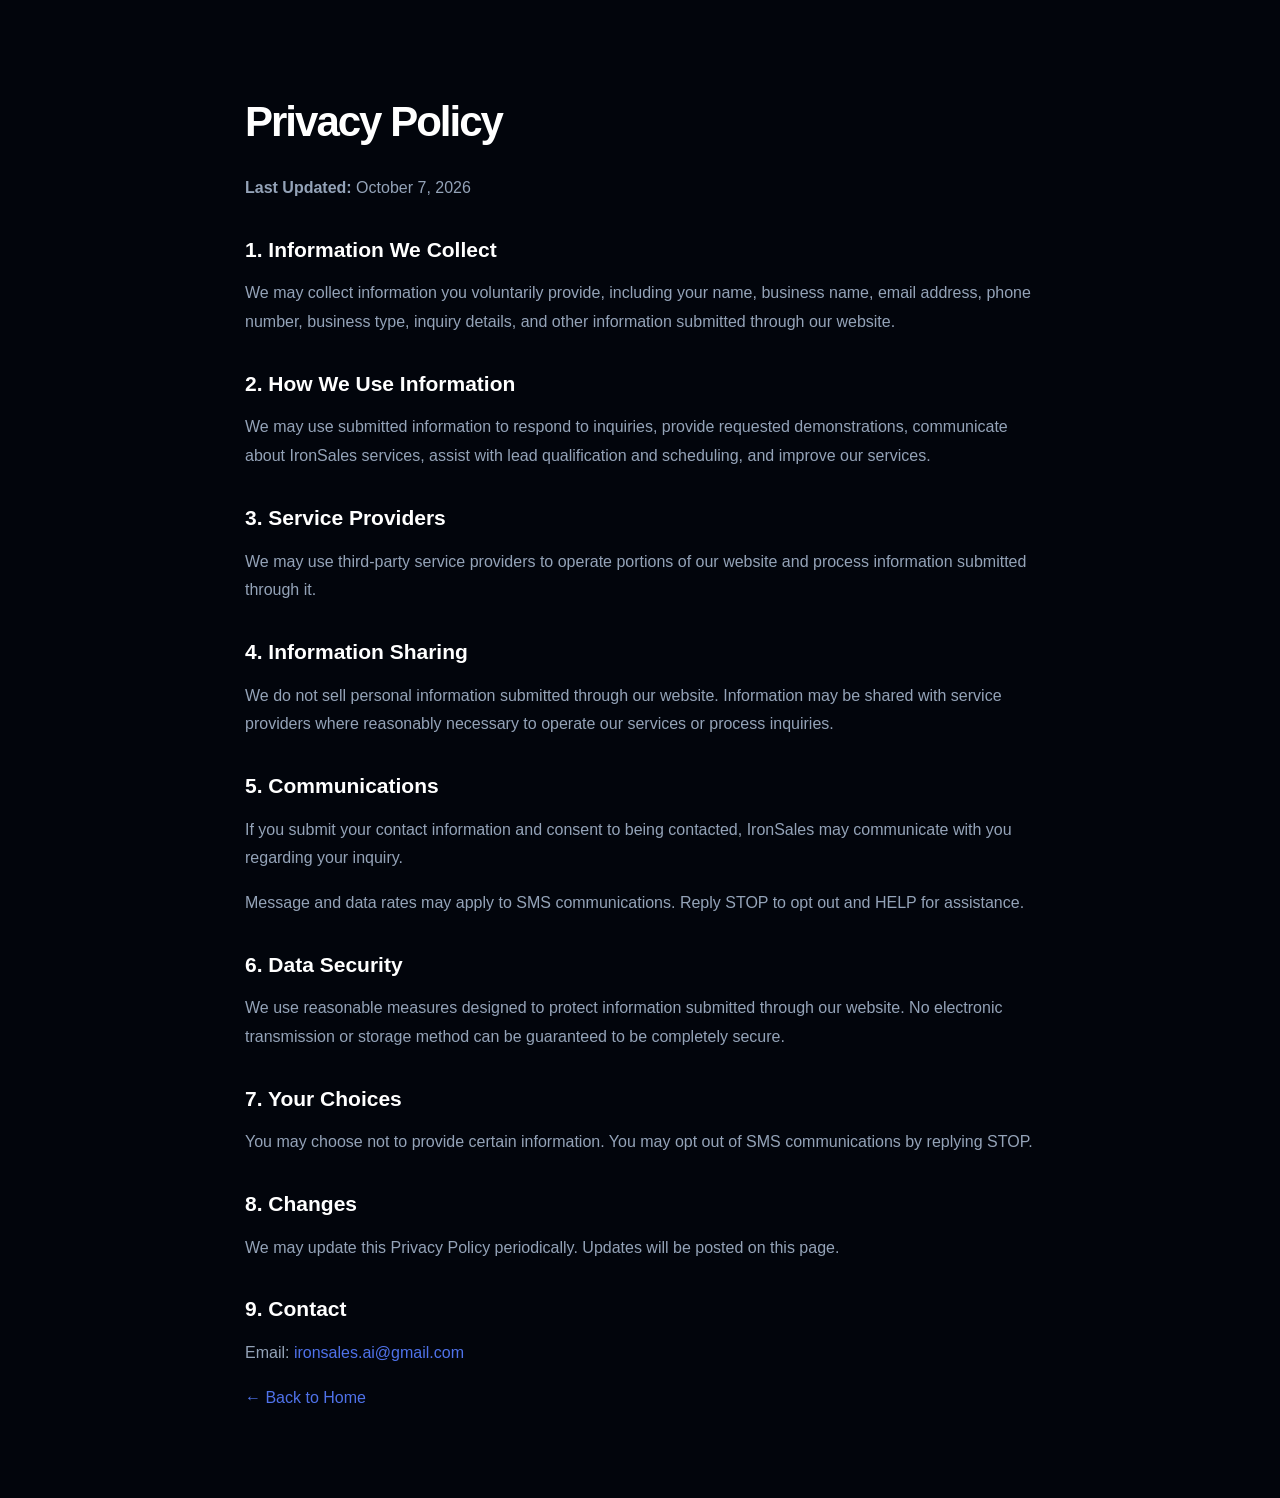
==== commit dff7d70b: "Update privacy.html" ====
--- a/privacy.html
+++ b/privacy.html
@@ -14,13 +14,13 @@
 
     <link
         rel="icon"
-        type="image/svg+xml"
-        href="/favicon.svg"
+        type="image/png"
+        href="/favicon.png"
     >
 
     <link
         rel="stylesheet"
-        href="styles.css?v=10"
+        href="styles.css?v=20"
     >
 
 </head>
@@ -29,7 +29,10 @@
 <body class="legal">
 
 
-<h1>Privacy Policy</h1>
+<h1>
+    Privacy Policy
+</h1>
+
 
 <p>
     <strong>Last Updated:</strong>
@@ -37,7 +40,10 @@
 </p>
 
 
-<h2>1. Information We Collect</h2>
+<h2>
+    1. Information We Collect
+</h2>
+
 
 <p>
     We may collect information you voluntarily provide,
@@ -47,7 +53,10 @@
 </p>
 
 
-<h2>2. How We Use Information</h2>
+<h2>
+    2. How We Use Information
+</h2>
+
 
 <p>
     We may use submitted information to respond to inquiries,
@@ -57,7 +66,10 @@
 </p>
 
 
-<h2>3. Service Providers</h2>
+<h2>
+    3. Service Providers
+</h2>
+
 
 <p>
     We may use third-party service providers to operate
@@ -66,7 +78,10 @@
 </p>
 
 
-<h2>4. Information Sharing</h2>
+<h2>
+    4. Information Sharing
+</h2>
+
 
 <p>
     We do not sell personal information submitted through
@@ -76,7 +91,10 @@
 </p>
 
 
-<h2>5. Communications</h2>
+<h2>
+    5. Communications
+</h2>
+
 
 <p>
     If you submit your contact information and consent to
@@ -84,13 +102,17 @@
     regarding your inquiry.
 </p>
 
+
 <p>
     Message and data rates may apply to SMS communications.
     Reply STOP to opt out and HELP for assistance.
 </p>
 
 
-<h2>6. Data Security</h2>
+<h2>
+    6. Data Security
+</h2>
+
 
 <p>
     We use reasonable measures designed to protect information
@@ -99,7 +121,10 @@
 </p>
 
 
-<h2>7. Your Choices</h2>
+<h2>
+    7. Your Choices
+</h2>
+
 
 <p>
     You may choose not to provide certain information.
@@ -107,30 +132,42 @@
 </p>
 
 
-<h2>8. Changes</h2>
+<h2>
+    8. Changes
+</h2>
+
 
 <p>
     We may update this Privacy Policy periodically.
-    Any updates will be posted on this page.
+    Updates will be posted on this page.
 </p>
 
 
-<h2>9. Contact</h2>
+<h2>
+    9. Contact
+</h2>
+
 
 <p>
+
     Email:
+
     <a href="mailto:ironsales.ai@gmail.com">
         ironsales.ai@gmail.com
     </a>
+
 </p>
 
 
 <p>
+
     <a href="/">
         ← Back to Home
     </a>
+
 </p>
 
 
 </body>
+
 </html>
--- a/styles.css
+++ b/styles.css
@@ -44,12 +44,9 @@
     cursor: pointer;
 }
 
-a {
-    color: inherit;
-}
-
 .container {
     width: min(1100px, calc(100% - 40px));
+
     margin: 0 auto;
 }
 
@@ -75,6 +72,7 @@
     border-bottom: 1px solid #111827;
 }
 
+
 .nav-inner {
     height: 76px;
 
@@ -84,53 +82,45 @@
 }
 
 
-/* LOGO */
-
-.logo {
-    display: inline-flex;
+/* =========================================
+   EXACT IS LOGO
+========================================= */
+
+.brand-logo-link {
+    display: flex;
+
     align-items: center;
 
-    gap: 10px;
-
     text-decoration: none;
 
     flex-shrink: 0;
 }
 
-.logo-mark {
-    width: 38px;
-    height: 38px;
-
+
+.brand-logo {
     display: block;
 
-    flex-shrink: 0;
-}
-
-.logo-wordmark {
-    color: #ffffff;
-
-    font-size: 25px;
-    font-weight: 800;
-
-    letter-spacing: -1.4px;
-
-    line-height: 1;
-}
-
-.logo-wordmark > span,
-.footer-logo span {
-    color: var(--light-blue);
-}
-
-
-/* NAVIGATION */
+    width: 48px;
+    height: 48px;
+
+    object-fit: cover;
+
+    border-radius: 12px;
+}
+
+
+/* =========================================
+   NAVIGATION
+========================================= */
 
 .nav-links {
     display: flex;
+
     align-items: center;
 
     gap: 30px;
 }
+
 
 .nav-links a {
     color: #cbd5e1;
@@ -142,19 +132,18 @@
     transition: color 0.2s ease;
 }
 
+
 .nav-links a:hover {
     color: #ffffff;
 }
 
 
-/* NAV CTA */
-
 .nav-cta {
+    padding: 13px 21px;
+
     border: 0;
 
     border-radius: 8px;
-
-    padding: 13px 21px;
 
     background: var(--light-blue);
 
@@ -166,14 +155,13 @@
     transition: 0.2s ease;
 }
 
+
 .nav-cta:hover {
     background: #5f80f3;
 
     transform: translateY(-1px);
 }
 
-
-/* MOBILE BUTTON */
 
 .menu-toggle {
     display: none;
@@ -218,6 +206,7 @@
         );
 }
 
+
 .hero-glow {
     position: absolute;
 
@@ -234,14 +223,17 @@
     filter: blur(90px);
 }
 
+
 .hero-content {
     position: relative;
 
     z-index: 2;
 }
 
+
 .hero-badge {
     display: inline-flex;
+
     align-items: center;
 
     gap: 10px;
@@ -259,6 +251,7 @@
     font-size: 13px;
     font-weight: 700;
 }
+
 
 .hero-badge span {
     width: 7px;
@@ -271,6 +264,7 @@
     box-shadow: 0 0 12px var(--blue);
 }
 
+
 .hero h1 {
     max-width: 900px;
 
@@ -283,10 +277,12 @@
     letter-spacing: -4px;
 }
 
+
 .hero h1 span {
     color: var(--light-blue);
 }
 
+
 .hero-desc {
     max-width: 710px;
 
@@ -299,6 +295,7 @@
     line-height: 1.7;
 }
 
+
 .hero-buttons {
     display: flex;
 
@@ -306,6 +303,7 @@
 
     margin-bottom: 45px;
 }
+
 
 .primary-btn,
 .secondary-btn {
@@ -319,6 +317,7 @@
     transition: 0.2s ease;
 }
 
+
 .primary-btn {
     border: 1px solid var(--light-blue);
 
@@ -327,16 +326,19 @@
     color: #ffffff;
 }
 
+
 .primary-btn:hover {
     background: #5f80f3;
 
     transform: translateY(-2px);
 }
 
+
 .primary-btn span {
     margin-left: 8px;
 }
 
+
 .secondary-btn {
     border: 1px solid #334155;
 
@@ -345,18 +347,22 @@
     color: #ffffff;
 }
 
+
 .secondary-btn:hover {
     border-color: var(--blue);
 
     background: rgba(37, 99, 235, 0.08);
 }
 
+
 .hero-trust {
     display: flex;
+
     flex-wrap: wrap;
 
     gap: 35px;
 }
+
 
 .trust-item {
     display: flex;
@@ -365,6 +371,7 @@
 
     gap: 10px;
 }
+
 
 .trust-dot {
     width: 7px;
@@ -377,11 +384,13 @@
     background: var(--light-blue);
 }
 
+
 .trust-item strong {
     display: block;
 
     font-size: 13px;
 }
+
 
 .trust-item small {
     display: block;
@@ -402,10 +411,12 @@
     padding: 120px 0;
 }
 
+
 .dark {
     background: var(--dark);
 }
 
+
 .section-label {
     margin-bottom: 15px;
 
@@ -416,6 +427,7 @@
 
     letter-spacing: 2px;
 }
+
 
 .section h2,
 .dashboard-section h2 {
@@ -428,6 +440,7 @@
     letter-spacing: -2.5px;
 }
 
+
 .section-intro {
     max-width: 700px;
 
@@ -450,6 +463,7 @@
 
     background: #02050c;
 }
+
 
 .dashboard {
     margin-top: 50px;
@@ -472,6 +486,7 @@
         rgba(0, 0, 0, 0.6);
 }
 
+
 .dashboard-top {
     display: flex;
 
@@ -483,6 +498,7 @@
     border-bottom: 1px solid #172033;
 }
 
+
 .dashboard-label {
     color: var(--light-blue);
 
@@ -492,12 +508,14 @@
     letter-spacing: 1.5px;
 }
 
+
 .dashboard-top h3 {
     margin: 7px 0 0;
 
     font-size: 20px;
 }
 
+
 .live-status {
     display: flex;
 
@@ -510,6 +528,7 @@
     font-size: 10px;
     font-weight: 700;
 }
+
 
 .live-status span {
     width: 7px;
@@ -520,16 +539,17 @@
     background: var(--light-blue);
 }
 
+
 .dashboard-stats {
     display: grid;
 
-    grid-template-columns:
-        repeat(4, 1fr);
+    grid-template-columns: repeat(4, 1fr);
 
     gap: 15px;
 
     margin: 25px 0;
 }
+
 
 .dashboard-card {
     padding: 20px;
@@ -541,6 +561,7 @@
     background: #050b18;
 }
 
+
 .dashboard-card span {
     display: block;
 
@@ -550,6 +571,7 @@
     font-weight: 700;
 }
 
+
 .dashboard-card strong {
     display: block;
 
@@ -558,12 +580,14 @@
     font-size: 30px;
 }
 
+
 .dashboard-card small {
     color: #64748b;
 
     font-size: 11px;
 }
 
+
 .pipeline {
     overflow: hidden;
 
@@ -572,6 +596,7 @@
     border-radius: 10px;
 }
 
+
 .pipeline-header {
     display: flex;
 
@@ -584,10 +609,12 @@
     font-size: 13px;
 }
 
+
 .pipeline-header span {
     color: var(--light-blue);
 }
 
+
 .lead-row {
     display: flex;
 
@@ -599,10 +626,12 @@
     border-bottom: 1px solid #111827;
 }
 
+
 .lead-row:last-child {
     border-bottom: 0;
 }
 
+
 .lead-info {
     display: flex;
 
@@ -610,6 +639,7 @@
 
     gap: 12px;
 }
+
 
 .lead-avatar {
     width: 36px;
@@ -629,18 +659,21 @@
     font-weight: 700;
 }
 
+
 .lead-info strong {
     display: block;
 
     font-size: 13px;
 }
 
+
 .lead-info small {
     color: #64748b;
 
     font-size: 11px;
 }
 
+
 .status {
     padding: 5px 9px;
 
@@ -655,6 +688,7 @@
     font-size: 9px;
     font-weight: 700;
 }
+
 
 .dashboard-note {
     margin-top: 12px;
@@ -674,13 +708,13 @@
 .about-content {
     display: grid;
 
-    grid-template-columns:
-        1.3fr 0.7fr;
+    grid-template-columns: 1.3fr 0.7fr;
 
     gap: 70px;
 
     margin-top: 60px;
 }
+
 
 .about-text p {
     color: #94a3b8;
@@ -690,6 +724,7 @@
     line-height: 1.8;
 }
 
+
 .about-highlight {
     padding: 30px;
 
@@ -697,6 +732,7 @@
 
     background: #050b18;
 }
+
 
 .highlight-line {
     width: 35px;
@@ -707,6 +743,7 @@
     background: var(--blue);
 }
 
+
 .about-highlight h3 {
     margin: 0;
 
@@ -715,26 +752,29 @@
     line-height: 1.35;
 }
 
+
 .about-highlight h3 span {
     color: var(--light-blue);
 }
 
+
 .about-highlight p {
     color: var(--gray);
 
     line-height: 1.7;
 }
 
+
 .cards {
     display: grid;
 
-    grid-template-columns:
-        repeat(3, 1fr);
+    grid-template-columns: repeat(3, 1fr);
 
     gap: 20px;
 
     margin-top: 60px;
 }
+
 
 .card {
     padding: 30px;
@@ -748,12 +788,14 @@
     transition: 0.3s ease;
 }
 
+
 .card:hover {
     border-color: #1e3a6b;
 
     transform: translateY(-5px);
 }
 
+
 .card-number {
     color: var(--light-blue);
 
@@ -761,11 +803,13 @@
     font-weight: 700;
 }
 
+
 .card h3 {
     margin: 15px 0 10px;
 
     font-size: 20px;
 }
+
 
 .card p {
     margin: 0;
@@ -783,8 +827,7 @@
 .feature-grid {
     display: grid;
 
-    grid-template-columns:
-        repeat(2, 1fr);
+    grid-template-columns: repeat(2, 1fr);
 
     gap: 1px;
 
@@ -794,6 +837,7 @@
 
     border: 1px solid #172033;
 }
+
 
 .feature {
     min-height: 260px;
@@ -803,6 +847,7 @@
     background: var(--dark);
 }
 
+
 .feature-number {
     color: var(--light-blue);
 
@@ -810,11 +855,13 @@
     font-weight: 700;
 }
 
+
 .feature h3 {
     margin: 20px 0 12px;
 
     font-size: 23px;
 }
+
 
 .feature p {
     max-width: 480px;
@@ -832,13 +879,13 @@
 .industry-grid {
     display: grid;
 
-    grid-template-columns:
-        repeat(3, 1fr);
+    grid-template-columns: repeat(3, 1fr);
 
     gap: 15px;
 
     margin-top: 55px;
 }
+
 
 .industry-card {
     padding: 28px;
@@ -852,12 +899,14 @@
     transition: 0.3s ease;
 }
 
+
 .industry-card:hover {
     border-color: #1e3a6b;
 
     background: #050b18;
 }
 
+
 .industry-card span {
     color: #475569;
 
@@ -865,12 +914,14 @@
     font-weight: 700;
 }
 
+
 .industry-card h3 {
     margin: 22px 0 8px;
 
     font-size: 21px;
 }
 
+
 .industry-card p {
     margin: 0;
 
@@ -883,7 +934,7 @@
 
 
 /* =========================================
-   CHAT
+   IMPROVED AI CHAT
 ========================================= */
 
 .chat-widget {
@@ -895,31 +946,131 @@
     z-index: 2000;
 }
 
-.chat-button {
+
+.chat-launcher {
     display: flex;
 
     align-items: center;
 
     gap: 12px;
 
-    padding: 13px 17px;
-
-    border: 1px solid #1e3a6b;
-
-    border-radius: 10px;
+    padding: 12px 15px;
+
+    border: 1px solid #243b6b;
+
+    border-radius: 12px;
 
     background: #050b18;
 
     color: #ffffff;
 
     box-shadow:
-        0 15px 40px
-        rgba(0, 0, 0, 0.5);
+        0 15px 45px
+        rgba(0, 0, 0, 0.55);
 
     text-align: left;
-}
-
-.chat-button > span {
+
+    transition: 0.2s ease;
+}
+
+
+.chat-launcher:hover {
+    border-color: var(--light-blue);
+
+    transform: translateY(-2px);
+}
+
+
+.chat-launcher-icon {
+    width: 38px;
+    height: 38px;
+
+    display: grid;
+
+    place-items: center;
+
+    border-radius: 9px;
+
+    background: var(--light-blue);
+
+    color: #ffffff;
+
+    font-size: 11px;
+    font-weight: 800;
+}
+
+
+.chat-launcher-copy strong {
+    display: block;
+
+    font-size: 12px;
+}
+
+
+.chat-launcher-copy span {
+    display: block;
+
+    margin-top: 3px;
+
+    color: #64748b;
+
+    font-size: 10px;
+}
+
+
+.chat-box {
+    display: none;
+
+    position: absolute;
+
+    right: 0;
+    bottom: 0;
+
+    width: 365px;
+
+    overflow: hidden;
+
+    border: 1px solid #243b6b;
+
+    border-radius: 15px;
+
+    background: #030712;
+
+    box-shadow:
+        0 25px 80px
+        rgba(0, 0, 0, 0.75);
+}
+
+
+.chat-box.open {
+    display: block;
+}
+
+
+.chat-header {
+    display: flex;
+
+    align-items: center;
+    justify-content: space-between;
+
+    padding: 16px;
+
+    border-bottom: 1px solid #172033;
+
+    background: #07152e;
+}
+
+
+.chat-header-left {
+    display: flex;
+
+    align-items: center;
+
+    gap: 10px;
+}
+
+
+.chat-header-icon {
     width: 34px;
     height: 34px;
 
@@ -931,61 +1082,10 @@
 
     background: var(--light-blue);
 
-    font-size: 11px;
+    font-size: 10px;
     font-weight: 800;
 }
 
-.chat-button strong {
-    display: block;
-
-    font-size: 12px;
-}
-
-.chat-button small {
-    color: #64748b;
-
-    font-size: 10px;
-}
-
-.chat-box {
-    display: none;
-
-    position: absolute;
-
-    right: 0;
-    bottom: 0;
-
-    width: 340px;
-
-    overflow: hidden;
-
-    border: 1px solid #1e3a6b;
-
-    border-radius: 14px;
-
-    background: #030712;
-
-    box-shadow:
-        0 25px 80px
-        rgba(0, 0, 0, 0.7);
-}
-
-.chat-box.open {
-    display: block;
-}
-
-.chat-header {
-    display: flex;
-
-    align-items: center;
-    justify-content: space-between;
-
-    padding: 17px;
-
-    background: #07152e;
-
-    border-bottom: 1px solid #172033;
-}
 
 .chat-header strong {
     display: block;
@@ -993,6 +1093,7 @@
     font-size: 13px;
 }
 
+
 .chat-header small {
     display: block;
 
@@ -1003,58 +1104,91 @@
     font-size: 10px;
 }
 
-.chat-header button {
+
+.chat-close {
     border: 0;
 
     background: transparent;
 
     color: #64748b;
 
-    font-size: 20px;
-}
+    font-size: 22px;
+}
+
+
+.chat-close:hover {
+    color: #ffffff;
+}
+
 
 .chat-messages {
-    min-height: 300px;
-
-    max-height: 400px;
-
-    padding: 18px;
+    height: 250px;
+
+    padding: 17px;
 
     overflow-y: auto;
-}
+
+    scroll-behavior: smooth;
+}
+
 
 .message {
-    max-width: 85%;
-
-    padding: 12px;
-
-    border-radius: 9px;
+    max-width: 86%;
+
+    margin-bottom: 10px;
+
+    padding: 11px 12px;
+
+    border-radius: 10px;
 
     font-size: 12px;
 
-    line-height: 1.5;
-}
+    line-height: 1.55;
+}
+
 
 .message.ai {
+    margin-right: auto;
+
     background: #0a1f44;
-}
+
+    color: #ffffff;
+}
+
 
 .message.user {
     margin-left: auto;
 
-    background: var(--blue);
-}
-
-.chat-options {
+    background: var(--light-blue);
+
+    color: #ffffff;
+}
+
+
+.message.typing {
+    color: #94a3b8;
+}
+
+
+.chat-question-list {
     display: grid;
 
-    gap: 8px;
-
-    margin-top: 15px;
-}
-
-.chat-options button {
-    padding: 10px;
+    grid-template-columns: 1fr 1fr;
+
+    gap: 7px;
+
+    padding: 12px 15px;
+
+    border-top: 1px solid #172033;
+
+    background: #02050c;
+}
+
+
+.chat-question {
+    min-height: 45px;
+
+    padding: 9px;
 
     border: 1px solid #172033;
 
@@ -1064,14 +1198,27 @@
 
     color: #cbd5e1;
 
+    font-size: 10px;
+
     text-align: left;
 
-    font-size: 11px;
-}
-
-.chat-options button:hover {
-    border-color: var(--blue);
-}
+    transition: 0.2s ease;
+}
+
+
+.chat-question:hover:not(:disabled) {
+    border-color: var(--light-blue);
+
+    color: #ffffff;
+}
+
+
+.chat-question:disabled {
+    opacity: 0.55;
+
+    cursor: wait;
+}
+
 
 .chat-demo-cta {
     width: 100%;
@@ -1084,7 +1231,13 @@
 
     color: #ffffff;
 
+    font-size: 12px;
     font-weight: 700;
+}
+
+
+.chat-demo-cta:hover {
+    background: #5f80f3;
 }
 
 
@@ -1102,21 +1255,23 @@
         #050b18;
 }
 
+
 .contact-container {
     display: grid;
 
-    grid-template-columns:
-        0.9fr 1.1fr;
+    grid-template-columns: 0.9fr 1.1fr;
 
     gap: 80px;
 
     align-items: start;
 }
+
 
 .contact-copy h2 {
     margin-bottom: 25px;
 }
 
+
 .contact-copy > p {
     max-width: 500px;
 
@@ -1127,23 +1282,27 @@
     line-height: 1.7;
 }
 
+
 .contact-details {
     margin-top: 40px;
 }
 
+
 .contact-detail {
     margin: 24px 0;
 }
 
+
 .contact-detail strong {
     display: block;
 
-    margin-bottom: 7px;
+    margin-bottom: 6px;
 
     color: #ffffff;
 
     font-size: 14px;
 }
+
 
 .contact-detail a {
     color: #94a3b8;
@@ -1153,31 +1312,59 @@
     font-size: 14px;
 }
 
+
 .contact-detail a:hover {
     color: var(--light-blue);
 }
 
 
-/* TEXT DEMO */
-
-.text-demo-contact {
-    max-width: 430px;
-
-    padding: 18px 20px;
-
-    border: 1px solid #1e3a6b;
-
-    border-radius: 10px;
-
-    background: rgba(10, 31, 68, 0.45);
-}
-
-.text-demo-contact strong {
-    font-size: 15px;
-}
-
-.text-demo-contact p {
-    margin: 4px 0 0;
+/* =========================================
+   TEXT DEMO
+========================================= */
+
+.text-demo-card {
+    max-width: 440px;
+
+    margin-top: 30px;
+
+    padding: 20px;
+
+    border: 1px solid #243b6b;
+
+    border-radius: 12px;
+
+    background:
+        linear-gradient(
+            145deg,
+            rgba(10, 31, 68, 0.75),
+            rgba(5, 11, 24, 0.9)
+        );
+}
+
+
+.text-demo-label {
+    margin-bottom: 9px;
+
+    color: var(--light-blue);
+
+    font-size: 10px;
+    font-weight: 800;
+
+    letter-spacing: 1.6px;
+}
+
+
+.text-demo-card strong {
+    display: block;
+
+    color: #ffffff;
+
+    font-size: 16px;
+}
+
+
+.text-demo-card p {
+    margin: 8px 0 16px;
 
     color: #94a3b8;
 
@@ -1186,22 +1373,47 @@
     line-height: 1.7;
 }
 
-.text-demo-contact b {
-    color: #ffffff;
-}
-
-.text-demo-contact p a {
-    color: var(--light-blue);
+
+.text-demo-card b {
+    color: #ffffff;
+}
+
+
+.text-demo-card p a {
+    color: #93b0ff;
 
     font-weight: 700;
-}
-
-.text-demo-contact p a:hover {
-    color: #ffffff;
-}
-
-
-/* FORM */
+
+    text-decoration: none;
+}
+
+
+.text-demo-button {
+    display: inline-block;
+
+    padding: 11px 14px;
+
+    border-radius: 7px;
+
+    background: var(--light-blue);
+
+    color: #ffffff;
+
+    text-decoration: none;
+
+    font-size: 12px;
+    font-weight: 700;
+}
+
+
+.text-demo-button:hover {
+    background: #5f80f3;
+}
+
+
+/* =========================================
+   FORM
+========================================= */
 
 .form-wrapper {
     padding: 30px;
@@ -1213,12 +1425,14 @@
     background: #030712;
 }
 
+
 .form-header h3 {
     margin: 0;
 
     font-size: 24px;
 }
 
+
 .form-header p {
     color: var(--gray);
 
@@ -1227,19 +1441,21 @@
     line-height: 1.6;
 }
 
+
 .form-row {
     display: grid;
 
-    grid-template-columns:
-        1fr 1fr;
+    grid-template-columns: 1fr 1fr;
 
     gap: 15px;
 }
+
 
 .form-group {
     margin-top: 18px;
 }
 
+
 .form-group label {
     display: block;
 
@@ -1250,6 +1466,7 @@
     font-size: 12px;
     font-weight: 600;
 }
+
 
 .form-group input,
 .form-group select,
@@ -1271,29 +1488,35 @@
     font-size: 13px;
 }
 
+
 .form-group input::placeholder,
 .form-group textarea::placeholder {
     color: #64748b;
 }
 
+
 .form-group input:focus,
 .form-group select:focus,
 .form-group textarea:focus {
-    border-color: var(--blue);
-}
+    border-color: var(--light-blue);
+
+    box-shadow:
+        0 0 0 2px
+        rgba(79, 114, 234, 0.12);
+}
+
 
 .form-group textarea {
     resize: vertical;
 }
 
+
 .form-group select option {
-    color: #ffffff;
-
     background: #050b18;
-}
-
-
-/* CONSENT */
+
+    color: #ffffff;
+}
+
 
 .consent {
     display: flex;
@@ -1310,6 +1533,7 @@
 
     line-height: 1.5;
 }
+
 
 .consent input {
     width: 15px;
@@ -1317,13 +1541,11 @@
 
     margin-top: 1px;
 
-    accent-color: var(--blue);
-
     flex-shrink: 0;
-}
-
-
-/* SUBMIT */
+
+    accent-color: var(--light-blue);
+}
+
 
 .form-button {
     width: 100%;
@@ -1346,10 +1568,12 @@
     transition: 0.2s ease;
 }
 
+
 .form-button:hover:not(:disabled) {
     background: #5f80f3;
 }
 
+
 .form-button:disabled {
     opacity: 0.65;
 
@@ -1357,23 +1581,21 @@
 }
 
 
-/* FORM MESSAGE */
-
 .form-message {
     min-height: 20px;
 
     margin-top: 15px;
 
-    color: #93c5fd;
-
     font-size: 12px;
 
     line-height: 1.5;
 }
+
 
 .form-message.success {
     color: #93c5fd;
 }
+
 
 .form-message.error {
     color: #ffffff;
@@ -1394,7 +1616,10 @@
     text-align: center;
 }
 
+
 .footer-logo {
+    color: #ffffff;
+
     font-size: 25px;
 
     font-weight: 800;
@@ -1402,11 +1627,18 @@
     letter-spacing: -1.4px;
 }
 
-.footer-top p {
+
+.footer-logo span {
+    color: var(--light-blue);
+}
+
+
+.footer-description {
     color: #64748b;
 
     font-size: 12px;
 }
+
 
 .footer-links {
     display: flex;
@@ -1418,6 +1650,7 @@
     margin: 20px 0;
 }
 
+
 .footer-links a {
     color: #64748b;
 
@@ -1426,10 +1659,12 @@
     font-size: 12px;
 }
 
+
 .footer-links a:hover {
     color: var(--light-blue);
 }
 
+
 .small {
     max-width: 800px;
 
@@ -1442,6 +1677,7 @@
     line-height: 1.6;
 }
 
+
 .copyright {
     color: #334155;
 
@@ -1450,7 +1686,7 @@
 
 
 /* =========================================
-   LEGAL PAGES
+   LEGAL
 ========================================= */
 
 body.legal {
@@ -1465,19 +1701,20 @@
     color: #ffffff;
 }
 
+
 body.legal h1 {
     font-size: 42px;
 
     letter-spacing: -2px;
 }
 
+
 body.legal h2 {
     margin-top: 35px;
 
-    color: #ffffff;
-
     font-size: 21px;
 }
+
 
 body.legal p {
     color: #94a3b8;
@@ -1485,14 +1722,11 @@
     line-height: 1.8;
 }
 
+
 body.legal a {
     color: var(--light-blue);
 
     text-decoration: none;
-}
-
-body.legal a:hover {
-    color: #ffffff;
 }
 
 
@@ -1523,36 +1757,26 @@
         border-bottom: 1px solid #172033;
     }
 
+
     .nav-links.active {
         display: flex;
     }
 
+
     .nav-cta {
         display: none;
     }
 
+
     .menu-toggle {
         display: block;
     }
 
-    .hero {
-        min-height: 780px;
-    }
-
-    .hero h1 {
-        letter-spacing: -2.5px;
-    }
-
-    .hero-trust {
-        flex-direction: column;
-
-        gap: 15px;
-    }
 
     .dashboard-stats {
-        grid-template-columns:
-            1fr 1fr;
-    }
+        grid-template-columns: 1fr 1fr;
+    }
+
 
     .about-content,
     .contact-container {
@@ -1561,36 +1785,34 @@
         gap: 45px;
     }
 
+
     .cards {
         grid-template-columns: 1fr;
     }
 
+
     .feature-grid {
         grid-template-columns: 1fr;
     }
 
+
     .industry-grid {
-        grid-template-columns:
-            1fr 1fr;
-    }
-
-    .chat-button {
-        padding: 10px;
-    }
-
-    .chat-button div {
+        grid-template-columns: 1fr 1fr;
+    }
+
+
+    .chat-launcher-copy {
         display: none;
     }
 
+
     .chat-box {
-        width:
-            min(
-                340px,
-                calc(100vw - 30px)
-            );
-
-        right: -5px;
-    }
+        width: min(
+            365px,
+            calc(100vw - 30px)
+        );
+    }
+
 }
 
 
@@ -1604,72 +1826,82 @@
         width: calc(100% - 30px);
     }
 
-    .logo {
-        gap: 8px;
-    }
-
-    .logo-mark {
-        width: 33px;
-        height: 33px;
-    }
-
-    .logo-wordmark {
-        font-size: 22px;
-    }
+
+    .brand-logo {
+        width: 42px;
+        height: 42px;
+
+        border-radius: 10px;
+    }
+
 
     .section,
     .dashboard-section {
         padding: 80px 0;
     }
 
+
     .hero {
         min-height: 760px;
 
         padding-top: 110px;
     }
 
+
     .hero h1 {
         font-size: 46px;
 
         letter-spacing: -2.5px;
     }
 
+
     .hero-desc {
         font-size: 17px;
     }
 
+
     .hero-buttons {
         flex-direction: column;
     }
+
 
     .primary-btn,
     .secondary-btn {
         width: 100%;
     }
 
+
+    .hero-trust {
+        flex-direction: column;
+
+        gap: 15px;
+    }
+
+
     .dashboard {
         padding: 15px;
     }
 
+
     .dashboard-card {
         padding: 15px;
     }
 
+
     .dashboard-card strong {
         font-size: 24px;
     }
 
+
     .lead-row {
         padding: 14px 10px;
     }
 
+
     .lead-info small {
         display: none;
     }
 
-    .status {
-        font-size: 8px;
-    }
 
     .form-row {
         grid-template-columns: 1fr;
@@ -1677,20 +1909,35 @@
         gap: 0;
     }
 
+
     .form-wrapper {
         padding: 20px;
     }
 
+
     .industry-grid {
         grid-template-columns: 1fr;
     }
+
 
     .chat-widget {
         right: 15px;
         bottom: 15px;
     }
 
-    .text-demo-contact {
+
+    .chat-question-list {
+        grid-template-columns: 1fr;
+    }
+
+
+    .chat-messages {
+        height: 220px;
+    }
+
+
+    .text-demo-card {
         max-width: 100%;
     }
-}
+
+}
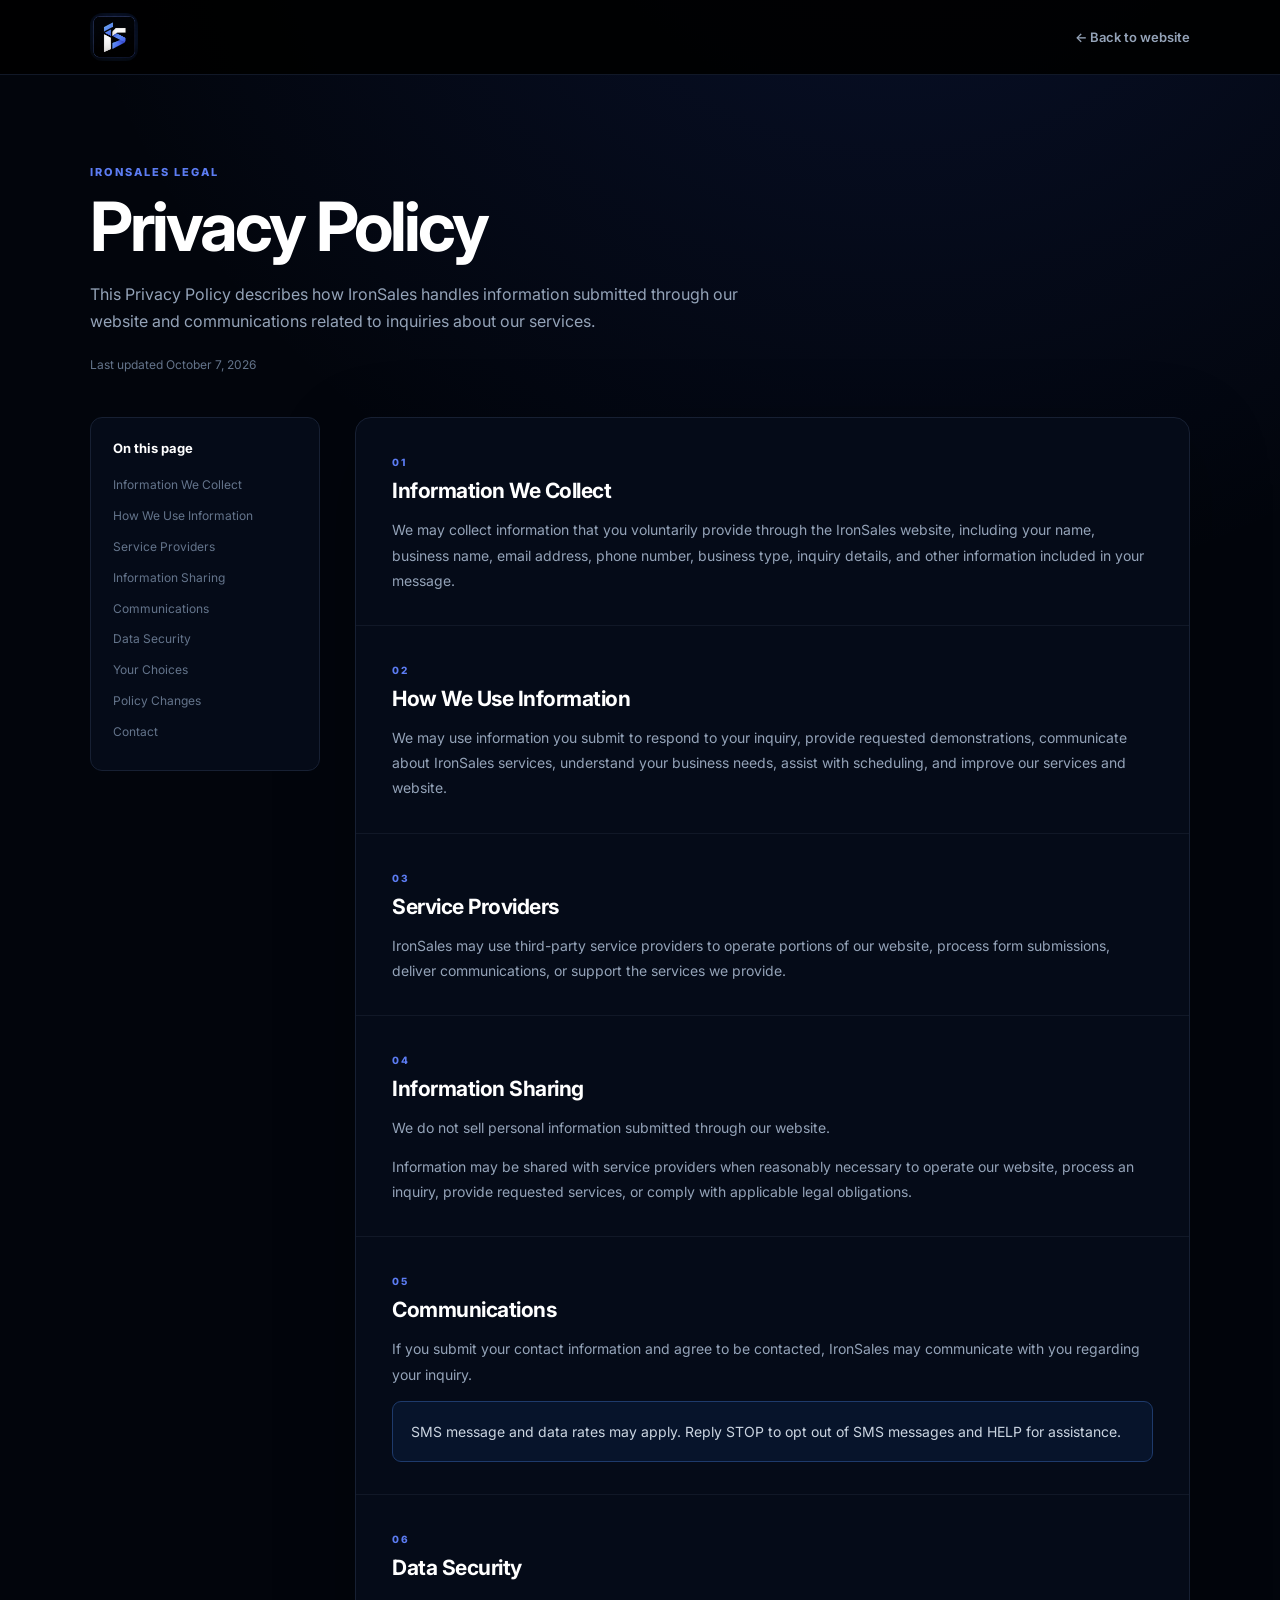
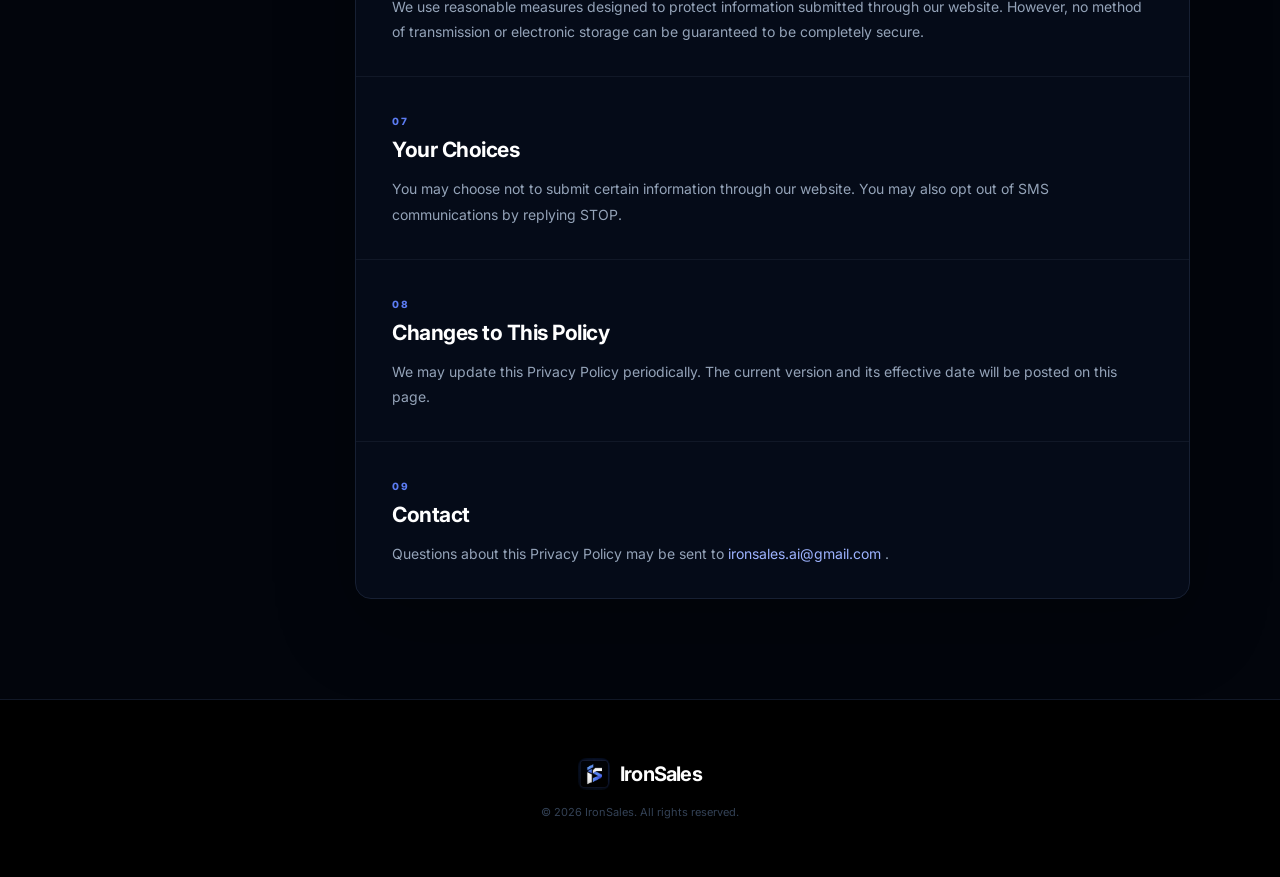
==== commit 835d5d3c: "Update privacy.html" ====
--- a/privacy.html
+++ b/privacy.html
@@ -2,7 +2,6 @@
 <html lang="en">
 
 <head>
-
     <meta charset="UTF-8">
 
     <meta
@@ -12,160 +11,393 @@
 
     <title>Privacy Policy | IronSales</title>
 
+    <meta
+        name="description"
+        content="Privacy Policy for IronSales."
+    >
+
     <link
         rel="icon"
         type="image/png"
-        href="/favicon.png"
+        href="/logo.png"
+    >
+
+    <link
+        rel="apple-touch-icon"
+        href="/logo.png"
+    >
+
+    <link
+        href="https://fonts.googleapis.com/css2?family=Inter:wght@400;500;600;700;800&display=swap"
+        rel="stylesheet"
     >
 
     <link
         rel="stylesheet"
-        href="styles.css?v=20"
-    >
-
+        href="styles.css?v=30"
+    >
 </head>
 
 
-<body class="legal">
-
-
-<h1>
-    Privacy Policy
-</h1>
-
-
-<p>
-    <strong>Last Updated:</strong>
-    October 7, 2026
-</p>
-
-
-<h2>
-    1. Information We Collect
-</h2>
-
-
-<p>
-    We may collect information you voluntarily provide,
-    including your name, business name, email address,
-    phone number, business type, inquiry details, and
-    other information submitted through our website.
-</p>
-
-
-<h2>
-    2. How We Use Information
-</h2>
-
-
-<p>
-    We may use submitted information to respond to inquiries,
-    provide requested demonstrations, communicate about
-    IronSales services, assist with lead qualification and
-    scheduling, and improve our services.
-</p>
-
-
-<h2>
-    3. Service Providers
-</h2>
-
-
-<p>
-    We may use third-party service providers to operate
-    portions of our website and process information submitted
-    through it.
-</p>
-
-
-<h2>
-    4. Information Sharing
-</h2>
-
-
-<p>
-    We do not sell personal information submitted through
-    our website. Information may be shared with service
-    providers where reasonably necessary to operate our
-    services or process inquiries.
-</p>
-
-
-<h2>
-    5. Communications
-</h2>
-
-
-<p>
-    If you submit your contact information and consent to
-    being contacted, IronSales may communicate with you
-    regarding your inquiry.
-</p>
-
-
-<p>
-    Message and data rates may apply to SMS communications.
-    Reply STOP to opt out and HELP for assistance.
-</p>
-
-
-<h2>
-    6. Data Security
-</h2>
-
-
-<p>
-    We use reasonable measures designed to protect information
-    submitted through our website. No electronic transmission
-    or storage method can be guaranteed to be completely secure.
-</p>
-
-
-<h2>
-    7. Your Choices
-</h2>
-
-
-<p>
-    You may choose not to provide certain information.
-    You may opt out of SMS communications by replying STOP.
-</p>
-
-
-<h2>
-    8. Changes
-</h2>
-
-
-<p>
-    We may update this Privacy Policy periodically.
-    Updates will be posted on this page.
-</p>
-
-
-<h2>
-    9. Contact
-</h2>
-
-
-<p>
-
-    Email:
-
-    <a href="mailto:ironsales.ai@gmail.com">
-        ironsales.ai@gmail.com
-    </a>
-
-</p>
-
-
-<p>
-
-    <a href="/">
-        ← Back to Home
-    </a>
-
-</p>
+<body class="legal-body">
+
+
+<header class="legal-navbar">
+
+    <div class="container legal-nav-inner">
+
+        <a
+            href="/"
+            class="brand"
+            aria-label="IronSales Home"
+        >
+            <img
+                src="/logo.png"
+                alt="IronSales"
+                class="brand-logo"
+            >
+        </a>
+
+
+        <a
+            href="/"
+            class="legal-home-link"
+        >
+            ← Back to website
+        </a>
+
+    </div>
+
+</header>
+
+
+<main>
+
+
+<section class="legal-hero">
+
+    <div class="container">
+
+        <div class="legal-eyebrow">
+            IRONSALES LEGAL
+        </div>
+
+        <h1>
+            Privacy Policy
+        </h1>
+
+        <p>
+            This Privacy Policy describes how IronSales handles information
+            submitted through our website and communications related to
+            inquiries about our services.
+        </p>
+
+        <div class="legal-meta">
+            Last updated October 7, 2026
+        </div>
+
+    </div>
+
+</section>
+
+
+<div class="container legal-layout">
+
+
+    <aside class="legal-toc">
+
+        <strong>
+            On this page
+        </strong>
+
+        <a href="#information">
+            Information We Collect
+        </a>
+
+        <a href="#use">
+            How We Use Information
+        </a>
+
+        <a href="#providers">
+            Service Providers
+        </a>
+
+        <a href="#sharing">
+            Information Sharing
+        </a>
+
+        <a href="#communications">
+            Communications
+        </a>
+
+        <a href="#security">
+            Data Security
+        </a>
+
+        <a href="#choices">
+            Your Choices
+        </a>
+
+        <a href="#changes">
+            Policy Changes
+        </a>
+
+        <a href="#privacy-contact">
+            Contact
+        </a>
+
+    </aside>
+
+
+    <article class="legal-document">
+
+
+        <section
+            class="legal-section"
+            id="information"
+        >
+
+            <span class="legal-number">
+                01
+            </span>
+
+            <h2>
+                Information We Collect
+            </h2>
+
+            <p>
+                We may collect information that you voluntarily provide
+                through the IronSales website, including your name,
+                business name, email address, phone number, business type,
+                inquiry details, and other information included in your
+                message.
+            </p>
+
+        </section>
+
+
+        <section
+            class="legal-section"
+            id="use"
+        >
+
+            <span class="legal-number">
+                02
+            </span>
+
+            <h2>
+                How We Use Information
+            </h2>
+
+            <p>
+                We may use information you submit to respond to your inquiry,
+                provide requested demonstrations, communicate about IronSales
+                services, understand your business needs, assist with
+                scheduling, and improve our services and website.
+            </p>
+
+        </section>
+
+
+        <section
+            class="legal-section"
+            id="providers"
+        >
+
+            <span class="legal-number">
+                03
+            </span>
+
+            <h2>
+                Service Providers
+            </h2>
+
+            <p>
+                IronSales may use third-party service providers to operate
+                portions of our website, process form submissions, deliver
+                communications, or support the services we provide.
+            </p>
+
+        </section>
+
+
+        <section
+            class="legal-section"
+            id="sharing"
+        >
+
+            <span class="legal-number">
+                04
+            </span>
+
+            <h2>
+                Information Sharing
+            </h2>
+
+            <p>
+                We do not sell personal information submitted through our
+                website.
+            </p>
+
+            <p>
+                Information may be shared with service providers when
+                reasonably necessary to operate our website, process an
+                inquiry, provide requested services, or comply with applicable
+                legal obligations.
+            </p>
+
+        </section>
+
+
+        <section
+            class="legal-section"
+            id="communications"
+        >
+
+            <span class="legal-number">
+                05
+            </span>
+
+            <h2>
+                Communications
+            </h2>
+
+            <p>
+                If you submit your contact information and agree to be
+                contacted, IronSales may communicate with you regarding
+                your inquiry.
+            </p>
+
+            <p class="legal-callout">
+                SMS message and data rates may apply. Reply STOP to opt out
+                of SMS messages and HELP for assistance.
+            </p>
+
+        </section>
+
+
+        <section
+            class="legal-section"
+            id="security"
+        >
+
+            <span class="legal-number">
+                06
+            </span>
+
+            <h2>
+                Data Security
+            </h2>
+
+            <p>
+                We use reasonable measures designed to protect information
+                submitted through our website. However, no method of
+                transmission or electronic storage can be guaranteed to be
+                completely secure.
+            </p>
+
+        </section>
+
+
+        <section
+            class="legal-section"
+            id="choices"
+        >
+
+            <span class="legal-number">
+                07
+            </span>
+
+            <h2>
+                Your Choices
+            </h2>
+
+            <p>
+                You may choose not to submit certain information through our
+                website. You may also opt out of SMS communications by
+                replying STOP.
+            </p>
+
+        </section>
+
+
+        <section
+            class="legal-section"
+            id="changes"
+        >
+
+            <span class="legal-number">
+                08
+            </span>
+
+            <h2>
+                Changes to This Policy
+            </h2>
+
+            <p>
+                We may update this Privacy Policy periodically. The current
+                version and its effective date will be posted on this page.
+            </p>
+
+        </section>
+
+
+        <section
+            class="legal-section"
+            id="privacy-contact"
+        >
+
+            <span class="legal-number">
+                09
+            </span>
+
+            <h2>
+                Contact
+            </h2>
+
+            <p>
+                Questions about this Privacy Policy may be sent to
+                <a href="mailto:ironsales.ai@gmail.com">
+                    ironsales.ai@gmail.com
+                </a>.
+            </p>
+
+        </section>
+
+
+    </article>
+
+</div>
+
+
+</main>
+
+
+<footer>
+
+    <div class="container">
+
+        <div class="footer-brand">
+
+            <img
+                src="/logo.png"
+                alt=""
+                class="footer-brand-logo"
+            >
+
+            <strong>
+                IronSales
+            </strong>
+
+        </div>
+
+        <p class="copyright">
+            © 2026 IronSales. All rights reserved.
+        </p>
+
+    </div>
+
+</footer>
 
 
 </body>
--- a/styles.css
+++ b/styles.css
@@ -1,11 +1,13 @@
 :root {
     --black: #000000;
-    --dark: #050b1a;
+    --dark: #050914;
+    --dark-2: #071020;
     --dark-blue: #0a1f44;
-    --blue: #2563eb;
-    --light-blue: #4f72ea;
+    --blue: #315bea;
+    --light-blue: #5c7cf2;
     --white: #ffffff;
     --gray: #94a3b8;
+    --gray-light: #cbd5e1;
     --border: #172033;
 }
 
@@ -24,12 +26,9 @@
 
 body {
     margin: 0;
-
     font-family: "Inter", Arial, sans-serif;
-
     background: var(--black);
     color: var(--white);
-
     overflow-x: hidden;
 }
 
@@ -37,16 +36,19 @@
 input,
 textarea,
 select {
-    font-family: inherit;
+    font: inherit;
 }
 
 button {
     cursor: pointer;
 }
 
+a {
+    color: inherit;
+}
+
 .container {
     width: min(1100px, calc(100% - 40px));
-
     margin: 0 auto;
 }
 
@@ -57,121 +59,79 @@
 
 .navbar {
     position: fixed;
-
-    top: 0;
-    left: 0;
-
-    width: 100%;
-
+    inset: 0 0 auto 0;
     z-index: 1000;
-
-    background: rgba(0, 0, 0, 0.95);
-
-    backdrop-filter: blur(15px);
-
+    background: rgba(0, 0, 0, 0.94);
+    backdrop-filter: blur(16px);
     border-bottom: 1px solid #111827;
 }
-
 
 .nav-inner {
     height: 76px;
-
     display: flex;
     align-items: center;
     justify-content: space-between;
 }
 
 
-/* =========================================
-   EXACT IS LOGO
-========================================= */
-
-.brand-logo-link {
-    display: flex;
-
+/* EXACT IS LOGO */
+
+.brand {
+    display: flex;
     align-items: center;
-
     text-decoration: none;
-
-    flex-shrink: 0;
-}
-
+}
 
 .brand-logo {
     display: block;
-
     width: 48px;
     height: 48px;
-
     object-fit: cover;
-
     border-radius: 12px;
 }
 
 
-/* =========================================
-   NAVIGATION
-========================================= */
+/* NAV LINKS */
 
 .nav-links {
     display: flex;
-
     align-items: center;
-
-    gap: 30px;
-}
-
+    gap: 32px;
+}
 
 .nav-links a {
     color: #cbd5e1;
-
     text-decoration: none;
-
     font-size: 14px;
-
+    font-weight: 500;
     transition: color 0.2s ease;
 }
-
 
 .nav-links a:hover {
     color: #ffffff;
 }
 
-
 .nav-cta {
     padding: 13px 21px;
-
     border: 0;
-
     border-radius: 8px;
-
     background: var(--light-blue);
-
     color: #ffffff;
-
     font-size: 14px;
     font-weight: 700;
-
     transition: 0.2s ease;
 }
 
-
 .nav-cta:hover {
-    background: #5f80f3;
-
+    background: #6b88f4;
     transform: translateY(-1px);
 }
-
 
 .menu-toggle {
     display: none;
-
     border: 0;
-
     background: transparent;
-
     color: #ffffff;
-
     font-size: 26px;
 }
 
@@ -182,223 +142,153 @@
 
 .hero {
     min-height: 850px;
-
     position: relative;
-
     display: flex;
     align-items: center;
-
     padding-top: 100px;
-
     overflow: hidden;
 
     background:
         radial-gradient(
-            circle at 78% 35%,
-            rgba(37, 99, 235, 0.22),
+            circle at 76% 40%,
+            rgba(49, 91, 234, 0.26),
             transparent 38%
         ),
         linear-gradient(
             135deg,
             #000000 0%,
-            #030817 50%,
-            #101d4a 100%
+            #030713 48%,
+            #101d48 100%
         );
 }
-
 
 .hero-glow {
     position: absolute;
-
-    width: 500px;
-    height: 500px;
-
-    right: -200px;
-    top: 110px;
-
+    width: 560px;
+    height: 560px;
+    right: -240px;
+    top: 90px;
     border-radius: 50%;
-
-    background: rgba(37, 99, 235, 0.13);
-
+    background: rgba(49, 91, 234, 0.12);
     filter: blur(90px);
 }
-
 
 .hero-content {
     position: relative;
-
     z-index: 2;
 }
-
 
 .hero-badge {
     display: inline-flex;
-
     align-items: center;
-
     gap: 10px;
-
     padding: 8px 14px;
-
     border: 1px solid #27467e;
-
-    border-radius: 100px;
-
-    background: rgba(10, 31, 68, 0.58);
-
-    color: #c7d8ff;
-
+    border-radius: 999px;
+    background: rgba(10, 31, 68, 0.55);
+    color: #cbd8ff;
     font-size: 13px;
     font-weight: 700;
 }
-
 
 .hero-badge span {
     width: 7px;
     height: 7px;
-
     border-radius: 50%;
-
     background: var(--light-blue);
-
     box-shadow: 0 0 12px var(--blue);
 }
 
-
 .hero h1 {
-    max-width: 900px;
-
-    margin: 27px 0 22px;
-
+    max-width: 920px;
+    margin: 28px 0 22px;
     font-size: clamp(50px, 7vw, 78px);
-
     line-height: 1.02;
-
     letter-spacing: -4px;
 }
-
 
 .hero h1 span {
     color: var(--light-blue);
 }
 
-
 .hero-desc {
-    max-width: 710px;
-
-    margin-bottom: 35px;
-
+    max-width: 730px;
+    margin: 0 0 35px;
     color: #c5d0e3;
-
     font-size: 20px;
-
     line-height: 1.7;
 }
 
-
 .hero-buttons {
     display: flex;
-
     gap: 12px;
-
-    margin-bottom: 45px;
-}
-
+    margin-bottom: 46px;
+}
 
 .primary-btn,
 .secondary-btn {
     padding: 15px 22px;
-
     border-radius: 7px;
-
     font-size: 15px;
     font-weight: 700;
-
     transition: 0.2s ease;
 }
-
 
 .primary-btn {
     border: 1px solid var(--light-blue);
-
     background: var(--light-blue);
-
     color: #ffffff;
 }
 
-
 .primary-btn:hover {
-    background: #5f80f3;
-
+    background: #6b88f4;
     transform: translateY(-2px);
 }
-
 
 .primary-btn span {
     margin-left: 8px;
 }
 
-
 .secondary-btn {
     border: 1px solid #334155;
-
     background: transparent;
-
     color: #ffffff;
 }
 
-
 .secondary-btn:hover {
-    border-color: var(--blue);
-
-    background: rgba(37, 99, 235, 0.08);
-}
-
+    border-color: var(--light-blue);
+    background: rgba(49, 91, 234, 0.08);
+}
 
 .hero-trust {
     display: flex;
-
     flex-wrap: wrap;
-
     gap: 35px;
 }
 
-
 .trust-item {
     display: flex;
-
     align-items: flex-start;
-
     gap: 10px;
 }
-
 
 .trust-dot {
     width: 7px;
     height: 7px;
-
     margin-top: 6px;
-
     border-radius: 50%;
-
     background: var(--light-blue);
 }
-
 
 .trust-item strong {
     display: block;
-
     font-size: 13px;
 }
-
 
 .trust-item small {
     display: block;
-
     margin-top: 4px;
-
     color: #64748b;
-
     font-size: 11px;
 }
 
@@ -411,45 +301,31 @@
     padding: 120px 0;
 }
 
-
 .dark {
     background: var(--dark);
 }
 
-
 .section-label {
     margin-bottom: 15px;
-
     color: var(--light-blue);
-
     font-size: 12px;
-    font-weight: 700;
-
+    font-weight: 800;
     letter-spacing: 2px;
 }
-
 
 .section h2,
 .dashboard-section h2 {
     margin: 0;
-
     font-size: clamp(36px, 5vw, 58px);
-
     line-height: 1.08;
-
     letter-spacing: -2.5px;
 }
-
 
 .section-intro {
     max-width: 700px;
-
     margin: 25px 0 55px;
-
     color: var(--gray);
-
     font-size: 18px;
-
     line-height: 1.7;
 }
 
@@ -460,18 +336,13 @@
 
 .dashboard-section {
     padding: 110px 0;
-
     background: #02050c;
 }
-
 
 .dashboard {
     margin-top: 50px;
-
     padding: 25px;
-
     border: 1px solid #17233a;
-
     border-radius: 16px;
 
     background:
@@ -481,222 +352,149 @@
             #030712
         );
 
-    box-shadow:
-        0 30px 100px
-        rgba(0, 0, 0, 0.6);
-}
-
+    box-shadow: 0 30px 100px rgba(0, 0, 0, 0.6);
+}
 
 .dashboard-top {
     display: flex;
-
     align-items: center;
     justify-content: space-between;
-
     padding-bottom: 25px;
-
     border-bottom: 1px solid #172033;
 }
-
 
 .dashboard-label {
     color: var(--light-blue);
-
+    font-size: 10px;
+    font-weight: 800;
+    letter-spacing: 1.5px;
+}
+
+.dashboard-top h3 {
+    margin: 7px 0 0;
+    font-size: 20px;
+}
+
+.live-status {
+    display: flex;
+    align-items: center;
+    gap: 7px;
+    color: #bfdbfe;
     font-size: 10px;
     font-weight: 700;
-
-    letter-spacing: 1.5px;
-}
-
-
-.dashboard-top h3 {
-    margin: 7px 0 0;
-
-    font-size: 20px;
-}
-
-
-.live-status {
-    display: flex;
-
-    align-items: center;
-
-    gap: 7px;
-
-    color: #bfdbfe;
-
-    font-size: 10px;
-    font-weight: 700;
-}
-
+}
 
 .live-status span {
     width: 7px;
     height: 7px;
-
     border-radius: 50%;
-
     background: var(--light-blue);
 }
-
 
 .dashboard-stats {
     display: grid;
-
     grid-template-columns: repeat(4, 1fr);
-
     gap: 15px;
-
     margin: 25px 0;
 }
-
 
 .dashboard-card {
     padding: 20px;
-
     border: 1px solid #172033;
-
     border-radius: 10px;
-
     background: #050b18;
 }
-
 
 .dashboard-card span {
     display: block;
-
     color: #64748b;
-
     font-size: 10px;
     font-weight: 700;
 }
 
-
 .dashboard-card strong {
     display: block;
-
     margin-top: 12px;
-
     font-size: 30px;
 }
-
 
 .dashboard-card small {
     color: #64748b;
-
     font-size: 11px;
 }
-
 
 .pipeline {
     overflow: hidden;
-
     border: 1px solid #172033;
-
     border-radius: 10px;
 }
 
-
 .pipeline-header {
     display: flex;
-
     justify-content: space-between;
-
     padding: 18px;
-
     border-bottom: 1px solid #172033;
-
     font-size: 13px;
 }
-
 
 .pipeline-header span {
     color: var(--light-blue);
 }
 
-
 .lead-row {
     display: flex;
-
     align-items: center;
     justify-content: space-between;
-
     padding: 17px 18px;
-
     border-bottom: 1px solid #111827;
 }
-
 
 .lead-row:last-child {
     border-bottom: 0;
 }
 
-
 .lead-info {
     display: flex;
-
     align-items: center;
-
     gap: 12px;
 }
-
 
 .lead-avatar {
     width: 36px;
     height: 36px;
-
     display: grid;
-
     place-items: center;
-
     border-radius: 50%;
-
     background: #0a1f44;
-
     color: #bfdbfe;
-
     font-size: 11px;
     font-weight: 700;
 }
 
-
 .lead-info strong {
     display: block;
-
     font-size: 13px;
 }
-
 
 .lead-info small {
     color: #64748b;
-
     font-size: 11px;
 }
-
 
 .status {
     padding: 5px 9px;
-
     border: 1px solid #1e3a6b;
-
     border-radius: 5px;
-
     background: #071a39;
-
     color: #93c5fd;
-
     font-size: 9px;
     font-weight: 700;
 }
 
-
 .dashboard-note {
     margin-top: 12px;
-
     color: #475569;
-
     font-size: 10px;
-
     text-align: right;
 }
 
@@ -707,115 +505,79 @@
 
 .about-content {
     display: grid;
-
     grid-template-columns: 1.3fr 0.7fr;
-
     gap: 70px;
-
     margin-top: 60px;
 }
-
 
 .about-text p {
     color: #94a3b8;
-
     font-size: 17px;
-
     line-height: 1.8;
 }
-
 
 .about-highlight {
     padding: 30px;
-
     border-left: 2px solid var(--blue);
-
     background: #050b18;
 }
-
 
 .highlight-line {
     width: 35px;
     height: 3px;
-
     margin-bottom: 25px;
-
     background: var(--blue);
 }
-
 
 .about-highlight h3 {
     margin: 0;
-
     font-size: 25px;
-
     line-height: 1.35;
 }
-
 
 .about-highlight h3 span {
     color: var(--light-blue);
 }
 
-
 .about-highlight p {
     color: var(--gray);
-
     line-height: 1.7;
 }
-
 
 .cards {
     display: grid;
-
     grid-template-columns: repeat(3, 1fr);
-
     gap: 20px;
-
     margin-top: 60px;
 }
-
 
 .card {
     padding: 30px;
-
     border: 1px solid #172033;
-
     border-radius: 12px;
-
     background: #050b18;
-
     transition: 0.3s ease;
 }
 
-
 .card:hover {
-    border-color: #1e3a6b;
-
+    border-color: #27467e;
     transform: translateY(-5px);
 }
-
 
 .card-number {
     color: var(--light-blue);
-
     font-size: 12px;
-    font-weight: 700;
-}
-
+    font-weight: 800;
+}
 
 .card h3 {
     margin: 15px 0 10px;
-
     font-size: 20px;
 }
-
 
 .card p {
     margin: 0;
-
     color: var(--gray);
-
     line-height: 1.7;
 }
 
@@ -826,48 +588,34 @@
 
 .feature-grid {
     display: grid;
-
     grid-template-columns: repeat(2, 1fr);
-
     gap: 1px;
-
     margin-top: 55px;
-
+    border: 1px solid #172033;
     background: #172033;
-
-    border: 1px solid #172033;
-}
-
+}
 
 .feature {
     min-height: 260px;
-
     padding: 35px;
-
     background: var(--dark);
 }
-
 
 .feature-number {
     color: var(--light-blue);
-
     font-size: 12px;
-    font-weight: 700;
-}
-
+    font-weight: 800;
+}
 
 .feature h3 {
     margin: 20px 0 12px;
-
     font-size: 23px;
 }
-
 
 .feature p {
     max-width: 480px;
-
+    margin: 0;
     color: var(--gray);
-
     line-height: 1.7;
 }
 
@@ -878,366 +626,41 @@
 
 .industry-grid {
     display: grid;
-
     grid-template-columns: repeat(3, 1fr);
-
     gap: 15px;
-
     margin-top: 55px;
 }
-
 
 .industry-card {
     padding: 28px;
-
     border: 1px solid #172033;
-
     border-radius: 10px;
-
     background: #030712;
-
     transition: 0.3s ease;
 }
 
-
 .industry-card:hover {
-    border-color: #1e3a6b;
-
+    border-color: #27467e;
     background: #050b18;
-}
-
+    transform: translateY(-3px);
+}
 
 .industry-card span {
     color: #475569;
-
     font-size: 11px;
     font-weight: 700;
 }
 
-
 .industry-card h3 {
     margin: 22px 0 8px;
-
     font-size: 21px;
 }
-
 
 .industry-card p {
     margin: 0;
-
     color: var(--gray);
-
     font-size: 14px;
-
     line-height: 1.6;
-}
-
-
-/* =========================================
-   IMPROVED AI CHAT
-========================================= */
-
-.chat-widget {
-    position: fixed;
-
-    right: 25px;
-    bottom: 25px;
-
-    z-index: 2000;
-}
-
-
-.chat-launcher {
-    display: flex;
-
-    align-items: center;
-
-    gap: 12px;
-
-    padding: 12px 15px;
-
-    border: 1px solid #243b6b;
-
-    border-radius: 12px;
-
-    background: #050b18;
-
-    color: #ffffff;
-
-    box-shadow:
-        0 15px 45px
-        rgba(0, 0, 0, 0.55);
-
-    text-align: left;
-
-    transition: 0.2s ease;
-}
-
-
-.chat-launcher:hover {
-    border-color: var(--light-blue);
-
-    transform: translateY(-2px);
-}
-
-
-.chat-launcher-icon {
-    width: 38px;
-    height: 38px;
-
-    display: grid;
-
-    place-items: center;
-
-    border-radius: 9px;
-
-    background: var(--light-blue);
-
-    color: #ffffff;
-
-    font-size: 11px;
-    font-weight: 800;
-}
-
-
-.chat-launcher-copy strong {
-    display: block;
-
-    font-size: 12px;
-}
-
-
-.chat-launcher-copy span {
-    display: block;
-
-    margin-top: 3px;
-
-    color: #64748b;
-
-    font-size: 10px;
-}
-
-
-.chat-box {
-    display: none;
-
-    position: absolute;
-
-    right: 0;
-    bottom: 0;
-
-    width: 365px;
-
-    overflow: hidden;
-
-    border: 1px solid #243b6b;
-
-    border-radius: 15px;
-
-    background: #030712;
-
-    box-shadow:
-        0 25px 80px
-        rgba(0, 0, 0, 0.75);
-}
-
-
-.chat-box.open {
-    display: block;
-}
-
-
-.chat-header {
-    display: flex;
-
-    align-items: center;
-    justify-content: space-between;
-
-    padding: 16px;
-
-    border-bottom: 1px solid #172033;
-
-    background: #07152e;
-}
-
-
-.chat-header-left {
-    display: flex;
-
-    align-items: center;
-
-    gap: 10px;
-}
-
-
-.chat-header-icon {
-    width: 34px;
-    height: 34px;
-
-    display: grid;
-
-    place-items: center;
-
-    border-radius: 8px;
-
-    background: var(--light-blue);
-
-    font-size: 10px;
-    font-weight: 800;
-}
-
-
-.chat-header strong {
-    display: block;
-
-    font-size: 13px;
-}
-
-
-.chat-header small {
-    display: block;
-
-    margin-top: 3px;
-
-    color: #64748b;
-
-    font-size: 10px;
-}
-
-
-.chat-close {
-    border: 0;
-
-    background: transparent;
-
-    color: #64748b;
-
-    font-size: 22px;
-}
-
-
-.chat-close:hover {
-    color: #ffffff;
-}
-
-
-.chat-messages {
-    height: 250px;
-
-    padding: 17px;
-
-    overflow-y: auto;
-
-    scroll-behavior: smooth;
-}
-
-
-.message {
-    max-width: 86%;
-
-    margin-bottom: 10px;
-
-    padding: 11px 12px;
-
-    border-radius: 10px;
-
-    font-size: 12px;
-
-    line-height: 1.55;
-}
-
-
-.message.ai {
-    margin-right: auto;
-
-    background: #0a1f44;
-
-    color: #ffffff;
-}
-
-
-.message.user {
-    margin-left: auto;
-
-    background: var(--light-blue);
-
-    color: #ffffff;
-}
-
-
-.message.typing {
-    color: #94a3b8;
-}
-
-
-.chat-question-list {
-    display: grid;
-
-    grid-template-columns: 1fr 1fr;
-
-    gap: 7px;
-
-    padding: 12px 15px;
-
-    border-top: 1px solid #172033;
-
-    background: #02050c;
-}
-
-
-.chat-question {
-    min-height: 45px;
-
-    padding: 9px;
-
-    border: 1px solid #172033;
-
-    border-radius: 7px;
-
-    background: #050b18;
-
-    color: #cbd5e1;
-
-    font-size: 10px;
-
-    text-align: left;
-
-    transition: 0.2s ease;
-}
-
-
-.chat-question:hover:not(:disabled) {
-    border-color: var(--light-blue);
-
-    color: #ffffff;
-}
-
-
-.chat-question:disabled {
-    opacity: 0.55;
-
-    cursor: wait;
-}
-
-
-.chat-demo-cta {
-    width: 100%;
-
-    padding: 14px;
-
-    border: 0;
-
-    background: var(--light-blue);
-
-    color: #ffffff;
-
-    font-size: 12px;
-    font-weight: 700;
-}
-
-
-.chat-demo-cta:hover {
-    background: #5f80f3;
 }
 
 
@@ -1249,356 +672,176 @@
     background:
         radial-gradient(
             circle at 15% 50%,
-            rgba(37, 99, 235, 0.12),
+            rgba(49, 91, 234, 0.12),
             transparent 30%
         ),
         #050b18;
 }
 
-
 .contact-container {
     display: grid;
-
     grid-template-columns: 0.9fr 1.1fr;
-
     gap: 80px;
-
     align-items: start;
 }
-
 
 .contact-copy h2 {
     margin-bottom: 25px;
 }
 
-
 .contact-copy > p {
     max-width: 500px;
-
     color: var(--gray);
-
     font-size: 17px;
-
     line-height: 1.7;
 }
-
 
 .contact-details {
     margin-top: 40px;
 }
 
-
 .contact-detail {
-    margin: 24px 0;
-}
-
+    margin: 25px 0;
+}
 
 .contact-detail strong {
     display: block;
-
-    margin-bottom: 6px;
-
+    margin-bottom: 7px;
     color: #ffffff;
-
     font-size: 14px;
 }
 
-
-.contact-detail a {
+.contact-detail > a,
+.text-demo-line a {
+    color: #9db3ff;
+    text-decoration: none;
+    font-weight: 600;
+}
+
+.contact-detail > a:hover,
+.text-demo-line a:hover {
+    color: #ffffff;
+}
+
+.text-demo-line {
     color: #94a3b8;
-
-    text-decoration: none;
-
     font-size: 14px;
-}
-
-
-.contact-detail a:hover {
-    color: var(--light-blue);
-}
-
-
-/* =========================================
-   TEXT DEMO
-========================================= */
-
-.text-demo-card {
-    max-width: 440px;
-
-    margin-top: 30px;
-
-    padding: 20px;
-
-    border: 1px solid #243b6b;
-
-    border-radius: 12px;
-
-    background:
-        linear-gradient(
-            145deg,
-            rgba(10, 31, 68, 0.75),
-            rgba(5, 11, 24, 0.9)
-        );
-}
-
-
-.text-demo-label {
-    margin-bottom: 9px;
-
-    color: var(--light-blue);
-
-    font-size: 10px;
-    font-weight: 800;
-
-    letter-spacing: 1.6px;
-}
-
-
-.text-demo-card strong {
-    display: block;
-
+    line-height: 1.7;
+}
+
+.text-demo-line b {
     color: #ffffff;
-
-    font-size: 16px;
-}
-
-
-.text-demo-card p {
-    margin: 8px 0 16px;
-
-    color: #94a3b8;
-
-    font-size: 14px;
-
-    line-height: 1.7;
-}
-
-
-.text-demo-card b {
-    color: #ffffff;
-}
-
-
-.text-demo-card p a {
-    color: #93b0ff;
-
-    font-weight: 700;
-
-    text-decoration: none;
-}
-
-
-.text-demo-button {
-    display: inline-block;
-
-    padding: 11px 14px;
-
-    border-radius: 7px;
-
-    background: var(--light-blue);
-
-    color: #ffffff;
-
-    text-decoration: none;
-
-    font-size: 12px;
-    font-weight: 700;
-}
-
-
-.text-demo-button:hover {
-    background: #5f80f3;
-}
-
-
-/* =========================================
-   FORM
-========================================= */
+}
+
+
+/* FORM */
 
 .form-wrapper {
-    padding: 30px;
-
+    padding: 32px;
     border: 1px solid #172033;
-
     border-radius: 14px;
-
     background: #030712;
-}
-
+    box-shadow: 0 20px 70px rgba(0, 0, 0, 0.25);
+}
 
 .form-header h3 {
     margin: 0;
-
     font-size: 24px;
 }
 
-
 .form-header p {
+    margin-bottom: 0;
     color: var(--gray);
-
     font-size: 13px;
-
     line-height: 1.6;
 }
-
 
 .form-row {
     display: grid;
-
     grid-template-columns: 1fr 1fr;
-
     gap: 15px;
 }
-
 
 .form-group {
     margin-top: 18px;
 }
 
-
 .form-group label {
     display: block;
-
     margin-bottom: 7px;
-
     color: #cbd5e1;
-
     font-size: 12px;
     font-weight: 600;
 }
-
 
 .form-group input,
 .form-group select,
 .form-group textarea {
     width: 100%;
-
     padding: 13px 14px;
-
     border: 1px solid #1e293b;
-
     border-radius: 7px;
-
     outline: none;
-
     background: #050b18;
-
     color: #ffffff;
-
     font-size: 13px;
-}
-
+    transition: 0.2s ease;
+}
 
 .form-group input::placeholder,
 .form-group textarea::placeholder {
     color: #64748b;
 }
-
 
 .form-group input:focus,
 .form-group select:focus,
 .form-group textarea:focus {
     border-color: var(--light-blue);
-
-    box-shadow:
-        0 0 0 2px
-        rgba(79, 114, 234, 0.12);
-}
-
+    box-shadow: 0 0 0 2px rgba(92, 124, 242, 0.12);
+}
 
 .form-group textarea {
     resize: vertical;
 }
 
-
 .form-group select option {
     background: #050b18;
-
     color: #ffffff;
 }
 
-
 .consent {
     display: flex;
-
     align-items: flex-start;
-
     gap: 9px;
-
     margin-top: 20px;
-
     color: #64748b;
-
     font-size: 10px;
-
     line-height: 1.5;
 }
-
 
 .consent input {
     width: 15px;
     height: 15px;
-
     margin-top: 1px;
-
-    flex-shrink: 0;
-
+    flex: 0 0 auto;
     accent-color: var(--light-blue);
 }
-
 
 .form-button {
     width: 100%;
-
     margin-top: 20px;
-
     padding: 15px;
-
     border: 0;
-
     border-radius: 7px;
-
     background: var(--light-blue);
-
     color: #ffffff;
-
     font-size: 14px;
     font-weight: 700;
-
     transition: 0.2s ease;
 }
 
-
-.form-button:hover:not(:disabled) {
-    background: #5f80f3;
-}
-
-
-.form-button:disabled {
-    opacity: 0.65;
-
-    cursor: not-allowed;
-}
-
-
-.form-message {
-    min-height: 20px;
-
-    margin-top: 15px;
-
-    font-size: 12px;
-
-    line-height: 1.5;
-}
-
-
-.form-message.success {
-    color: #93c5fd;
-}
-
-
-.form-message.error {
-    color: #ffffff;
+.form-button:hover {
+    background: #6b88f4;
 }
 
 
@@ -1607,126 +850,238 @@
 ========================================= */
 
 footer {
-    padding: 55px 0;
-
+    padding: 58px 0;
     border-top: 1px solid #111827;
-
     background: #000000;
-
     text-align: center;
 }
 
-
-.footer-logo {
-    color: #ffffff;
-
-    font-size: 25px;
-
-    font-weight: 800;
-
-    letter-spacing: -1.4px;
-}
-
-
-.footer-logo span {
-    color: var(--light-blue);
-}
-
+.footer-brand {
+    display: inline-flex;
+    align-items: center;
+    gap: 10px;
+}
+
+.footer-brand-logo {
+    width: 32px;
+    height: 32px;
+    object-fit: cover;
+    border-radius: 8px;
+}
+
+.footer-brand strong {
+    font-size: 20px;
+    letter-spacing: -0.8px;
+}
 
 .footer-description {
+    margin-top: 13px;
     color: #64748b;
-
     font-size: 12px;
 }
 
-
 .footer-links {
     display: flex;
-
     justify-content: center;
-
-    gap: 10px;
-
-    margin: 20px 0;
-}
-
+    align-items: center;
+    gap: 12px;
+    margin: 22px 0;
+}
 
 .footer-links a {
-    color: #64748b;
-
+    color: #94a3b8;
     text-decoration: none;
-
     font-size: 12px;
 }
-
 
 .footer-links a:hover {
     color: var(--light-blue);
 }
 
+.footer-links span {
+    color: #334155;
+}
 
 .small {
-    max-width: 800px;
-
+    max-width: 760px;
     margin: 25px auto;
-
     color: #475569;
-
     font-size: 10px;
-
-    line-height: 1.6;
-}
-
+    line-height: 1.7;
+}
 
 .copyright {
+    margin-bottom: 0;
     color: #334155;
-
     font-size: 11px;
 }
 
 
 /* =========================================
-   LEGAL
+   PROFESSIONAL LEGAL PAGES
 ========================================= */
 
-body.legal {
-    max-width: 850px;
-
-    margin: 0 auto;
-
-    padding: 70px 30px;
-
-    background: #02050c;
-
+.legal-body {
+    min-height: 100vh;
+    background:
+        radial-gradient(
+            circle at 70% -10%,
+            rgba(49, 91, 234, 0.15),
+            transparent 30%
+        ),
+        #02050c;
+}
+
+.legal-navbar {
+    border-bottom: 1px solid #111827;
+    background: rgba(0, 0, 0, 0.92);
+}
+
+.legal-nav-inner {
+    min-height: 74px;
+    display: flex;
+    align-items: center;
+    justify-content: space-between;
+}
+
+.legal-home-link {
+    color: #94a3b8;
+    text-decoration: none;
+    font-size: 13px;
+    font-weight: 600;
+}
+
+.legal-home-link:hover {
     color: #ffffff;
 }
 
-
-body.legal h1 {
-    font-size: 42px;
-
-    letter-spacing: -2px;
-}
-
-
-body.legal h2 {
-    margin-top: 35px;
-
+.legal-hero {
+    padding: 90px 0 45px;
+}
+
+.legal-eyebrow {
+    margin-bottom: 12px;
+    color: var(--light-blue);
+    font-size: 11px;
+    font-weight: 800;
+    letter-spacing: 2px;
+}
+
+.legal-hero h1 {
+    max-width: 750px;
+    margin: 0;
+    font-size: clamp(42px, 7vw, 68px);
+    letter-spacing: -3px;
+    line-height: 1.03;
+}
+
+.legal-hero p {
+    max-width: 650px;
+    margin-top: 20px;
+    color: #94a3b8;
+    line-height: 1.7;
+}
+
+.legal-meta {
+    margin-top: 22px;
+    color: #64748b;
+    font-size: 12px;
+}
+
+.legal-layout {
+    display: grid;
+    grid-template-columns: 230px minmax(0, 1fr);
+    gap: 35px;
+    padding-bottom: 100px;
+    align-items: start;
+}
+
+.legal-toc {
+    position: sticky;
+    top: 28px;
+    padding: 22px;
+    border: 1px solid #172033;
+    border-radius: 12px;
+    background: #050b18;
+}
+
+.legal-toc strong {
+    display: block;
+    margin-bottom: 14px;
+    font-size: 13px;
+}
+
+.legal-toc a {
+    display: block;
+    padding: 7px 0;
+    color: #64748b;
+    text-decoration: none;
+    font-size: 12px;
+    line-height: 1.4;
+}
+
+.legal-toc a:hover {
+    color: var(--light-blue);
+}
+
+.legal-document {
+    overflow: hidden;
+    border: 1px solid #172033;
+    border-radius: 16px;
+    background: #050b18;
+    box-shadow: 0 25px 80px rgba(0, 0, 0, 0.28);
+}
+
+.legal-section {
+    padding: 32px 36px;
+    border-bottom: 1px solid #111827;
+}
+
+.legal-section:last-child {
+    border-bottom: 0;
+}
+
+.legal-number {
+    display: inline-block;
+    margin-bottom: 10px;
+    color: var(--light-blue);
+    font-size: 10px;
+    font-weight: 800;
+    letter-spacing: 1.5px;
+}
+
+.legal-section h2 {
+    margin: 0 0 14px;
     font-size: 21px;
-}
-
-
-body.legal p {
+    letter-spacing: -0.5px;
+}
+
+.legal-section p {
+    margin: 0 0 14px;
     color: #94a3b8;
-
+    font-size: 14px;
     line-height: 1.8;
 }
 
-
-body.legal a {
-    color: var(--light-blue);
-
+.legal-section p:last-child {
+    margin-bottom: 0;
+}
+
+.legal-section a {
+    color: #9db3ff;
     text-decoration: none;
+}
+
+.legal-section a:hover {
+    color: #ffffff;
+}
+
+.legal-callout {
+    padding: 17px 18px;
+    border: 1px solid #1e3a6b;
+    border-radius: 9px;
+    background: rgba(10, 31, 68, 0.45);
+    color: #cbd5e1 !important;
 }
 
 
@@ -1738,81 +1093,58 @@
 
     .nav-links {
         display: none;
-
         position: absolute;
-
         top: 76px;
         left: 0;
-
         width: 100%;
-
         flex-direction: column;
-
         gap: 20px;
-
         padding: 25px;
-
         background: #000000;
-
         border-bottom: 1px solid #172033;
     }
-
 
     .nav-links.active {
         display: flex;
     }
 
-
     .nav-cta {
         display: none;
     }
 
-
     .menu-toggle {
         display: block;
     }
 
-
     .dashboard-stats {
         grid-template-columns: 1fr 1fr;
     }
-
 
     .about-content,
     .contact-container {
         grid-template-columns: 1fr;
-
         gap: 45px;
     }
-
 
     .cards {
         grid-template-columns: 1fr;
     }
 
-
     .feature-grid {
         grid-template-columns: 1fr;
     }
 
-
     .industry-grid {
         grid-template-columns: 1fr 1fr;
     }
 
-
-    .chat-launcher-copy {
-        display: none;
-    }
-
-
-    .chat-box {
-        width: min(
-            365px,
-            calc(100vw - 30px)
-        );
-    }
-
+    .legal-layout {
+        grid-template-columns: 1fr;
+    }
+
+    .legal-toc {
+        position: static;
+    }
 }
 
 
@@ -1826,118 +1158,87 @@
         width: calc(100% - 30px);
     }
 
-
     .brand-logo {
         width: 42px;
         height: 42px;
-
         border-radius: 10px;
     }
-
 
     .section,
     .dashboard-section {
         padding: 80px 0;
     }
 
-
     .hero {
         min-height: 760px;
-
         padding-top: 110px;
     }
-
 
     .hero h1 {
         font-size: 46px;
-
         letter-spacing: -2.5px;
     }
-
 
     .hero-desc {
         font-size: 17px;
     }
 
-
     .hero-buttons {
         flex-direction: column;
     }
-
 
     .primary-btn,
     .secondary-btn {
         width: 100%;
     }
 
-
     .hero-trust {
         flex-direction: column;
-
         gap: 15px;
     }
-
 
     .dashboard {
         padding: 15px;
     }
 
-
     .dashboard-card {
         padding: 15px;
     }
 
-
     .dashboard-card strong {
         font-size: 24px;
     }
 
-
     .lead-row {
         padding: 14px 10px;
     }
 
-
     .lead-info small {
         display: none;
     }
 
+    .industry-grid {
+        grid-template-columns: 1fr;
+    }
 
     .form-row {
         grid-template-columns: 1fr;
-
         gap: 0;
     }
 
-
     .form-wrapper {
-        padding: 20px;
-    }
-
-
-    .industry-grid {
-        grid-template-columns: 1fr;
-    }
-
-
-    .chat-widget {
-        right: 15px;
-        bottom: 15px;
-    }
-
-
-    .chat-question-list {
-        grid-template-columns: 1fr;
-    }
-
-
-    .chat-messages {
-        height: 220px;
-    }
-
-
-    .text-demo-card {
-        max-width: 100%;
-    }
-
-}
+        padding: 22px;
+    }
+
+    .legal-hero {
+        padding-top: 65px;
+    }
+
+    .legal-section {
+        padding: 25px 22px;
+    }
+
+    .legal-nav-inner {
+        min-height: 68px;
+    }
+}
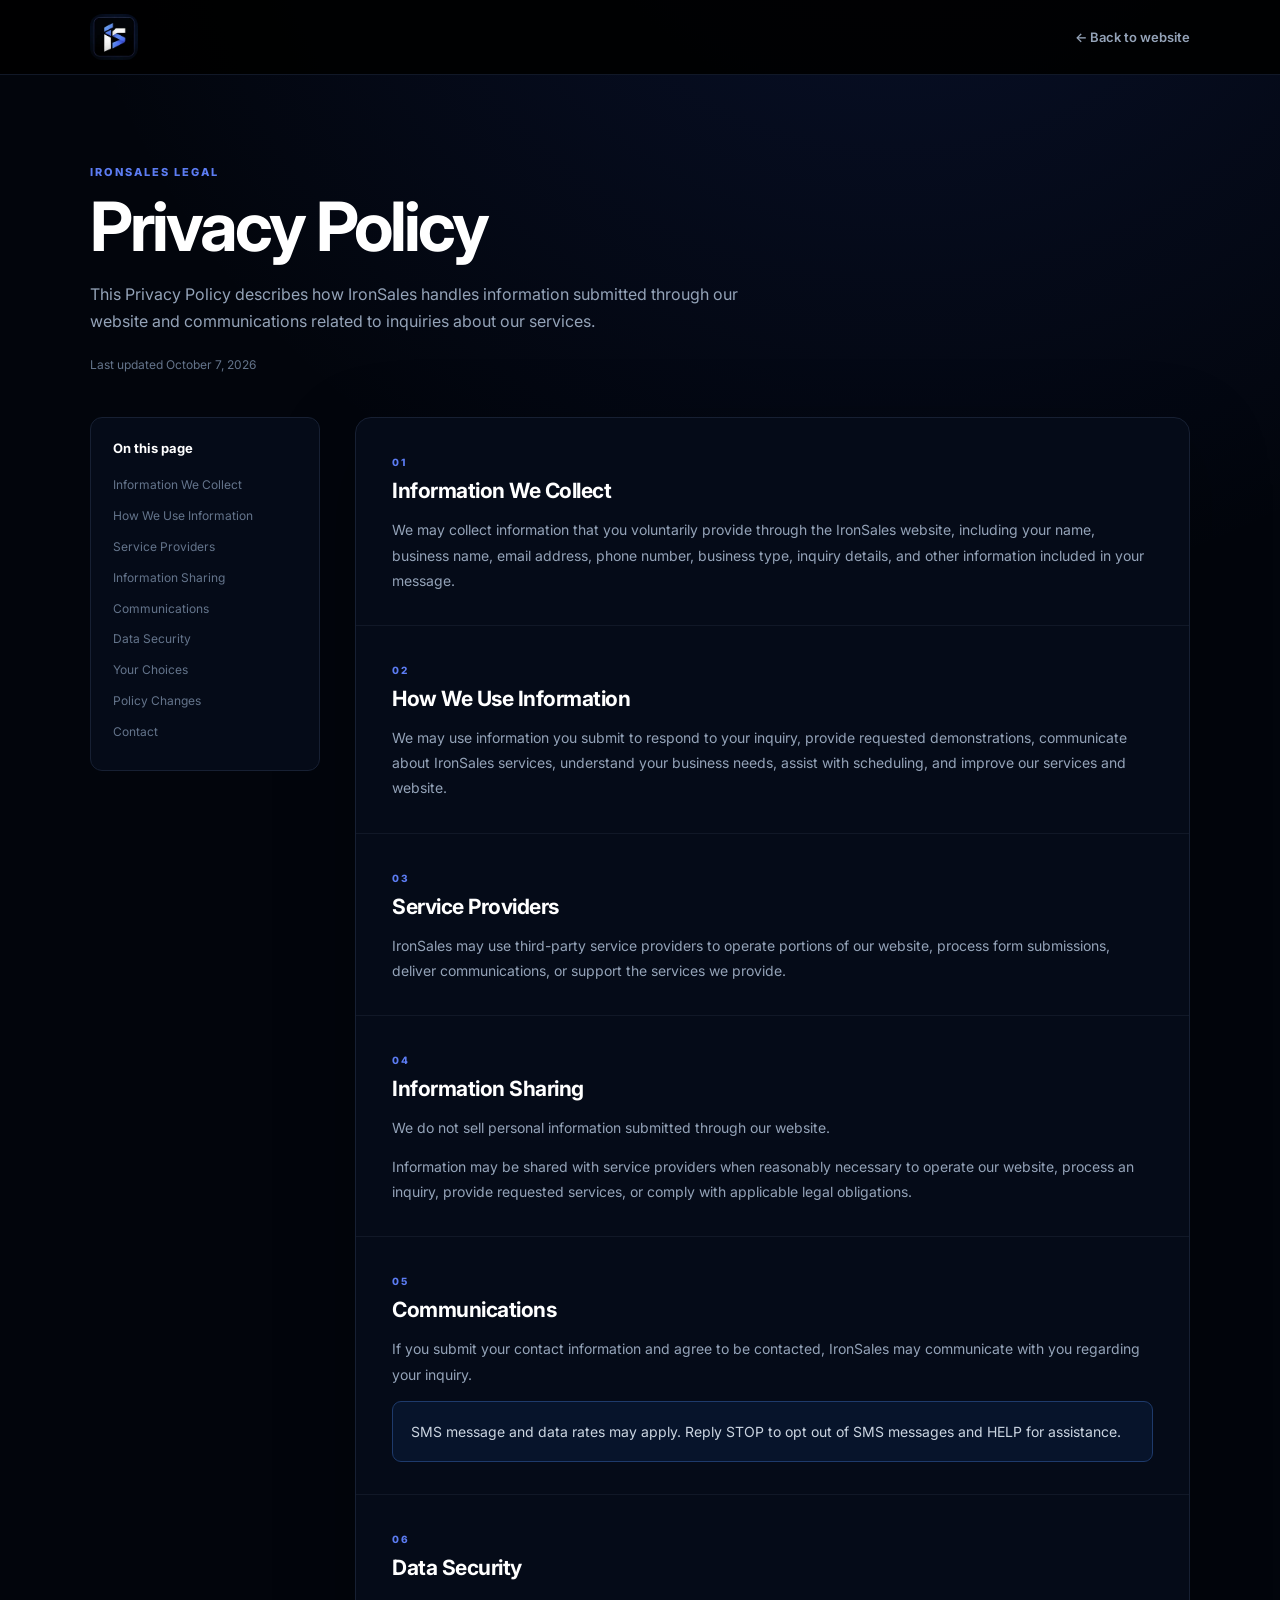
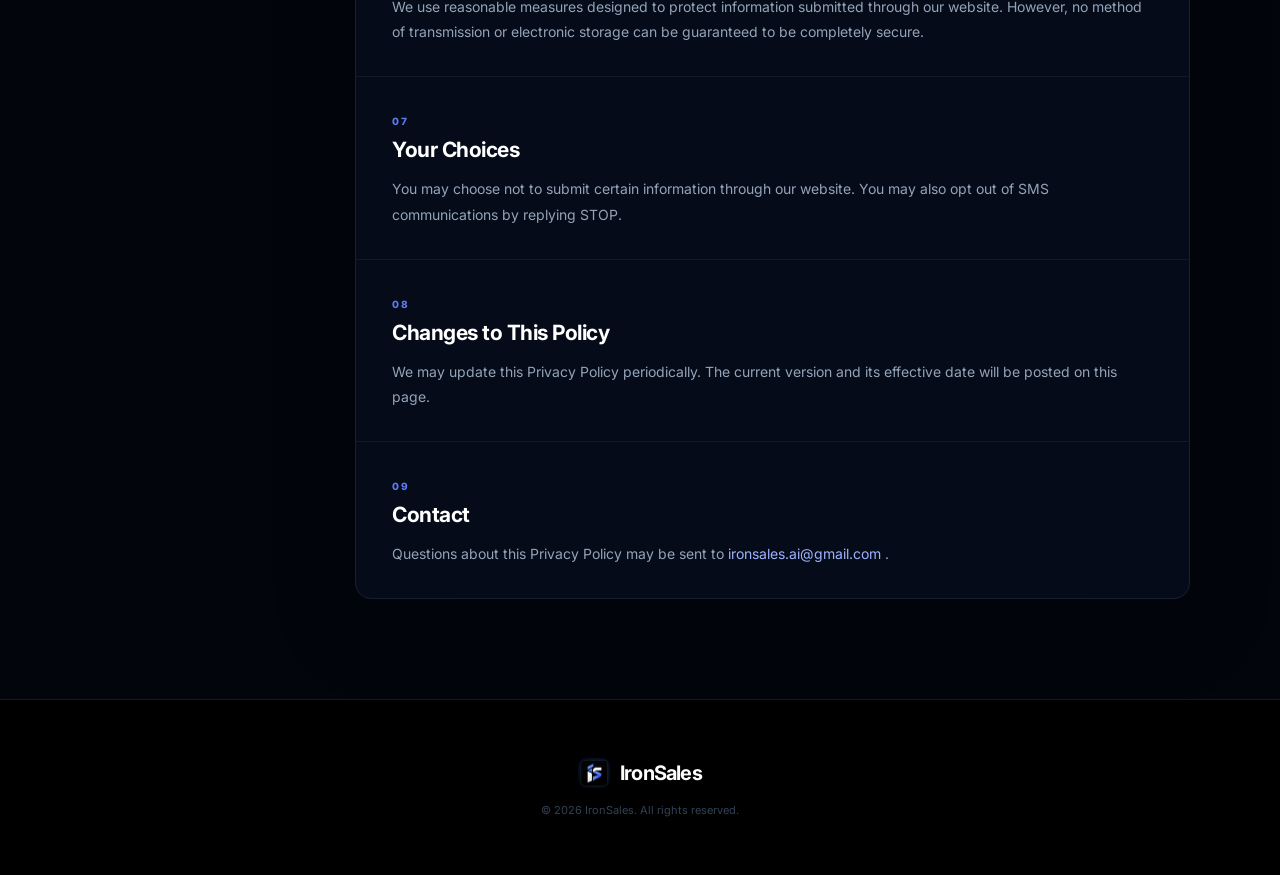
==== commit 16875be9: "Update privacy.html" ====
--- a/privacy.html
+++ b/privacy.html
@@ -2,6 +2,7 @@
 <html lang="en">
 
 <head>
+
     <meta charset="UTF-8">
 
     <meta
@@ -17,25 +18,15 @@
     >
 
     <link
-        rel="icon"
-        type="image/png"
-        href="/logo.png"
-    >
-
-    <link
-        rel="apple-touch-icon"
-        href="/logo.png"
-    >
-
-    <link
         href="https://fonts.googleapis.com/css2?family=Inter:wght@400;500;600;700;800&display=swap"
         rel="stylesheet"
     >
 
     <link
         rel="stylesheet"
-        href="styles.css?v=30"
+        href="styles.css?v=40"
     >
+
 </head>
 
 
@@ -45,17 +36,17 @@
 <header class="legal-navbar">
 
     <div class="container legal-nav-inner">
+
 
         <a
             href="/"
             class="brand"
             aria-label="IronSales Home"
         >
-            <img
-                src="/logo.png"
-                alt="IronSales"
+            <span
                 class="brand-logo"
-            >
+                aria-hidden="true"
+            ></span>
         </a>
 
 
@@ -66,6 +57,7 @@
             ← Back to website
         </a>
 
+
     </div>
 
 </header>
@@ -77,25 +69,32 @@
 <section class="legal-hero">
 
     <div class="container">
+
 
         <div class="legal-eyebrow">
             IRONSALES LEGAL
         </div>
 
+
         <h1>
             Privacy Policy
         </h1>
 
+
         <p>
+
             This Privacy Policy describes how IronSales handles information
             submitted through our website and communications related to
             inquiries about our services.
+
         </p>
+
 
         <div class="legal-meta">
             Last updated October 7, 2026
         </div>
 
+
     </div>
 
 </section>
@@ -105,47 +104,58 @@
 
 
     <aside class="legal-toc">
+
 
         <strong>
             On this page
         </strong>
 
+
         <a href="#information">
             Information We Collect
         </a>
 
+
         <a href="#use">
             How We Use Information
         </a>
 
+
         <a href="#providers">
             Service Providers
         </a>
 
+
         <a href="#sharing">
             Information Sharing
         </a>
 
+
         <a href="#communications">
             Communications
         </a>
 
+
         <a href="#security">
             Data Security
         </a>
 
+
         <a href="#choices">
             Your Choices
         </a>
 
+
         <a href="#changes">
             Policy Changes
         </a>
 
+
         <a href="#privacy-contact">
             Contact
         </a>
 
+
     </aside>
 
 
@@ -157,21 +167,27 @@
             id="information"
         >
 
+
             <span class="legal-number">
                 01
             </span>
 
+
             <h2>
                 Information We Collect
             </h2>
 
-            <p>
+
+            <p>
+
                 We may collect information that you voluntarily provide
                 through the IronSales website, including your name,
                 business name, email address, phone number, business type,
                 inquiry details, and other information included in your
                 message.
-            </p>
+
+            </p>
+
 
         </section>
 
@@ -181,20 +197,26 @@
             id="use"
         >
 
+
             <span class="legal-number">
                 02
             </span>
 
+
             <h2>
                 How We Use Information
             </h2>
 
-            <p>
+
+            <p>
+
                 We may use information you submit to respond to your inquiry,
                 provide requested demonstrations, communicate about IronSales
                 services, understand your business needs, assist with
                 scheduling, and improve our services and website.
-            </p>
+
+            </p>
+
 
         </section>
 
@@ -204,19 +226,25 @@
             id="providers"
         >
 
+
             <span class="legal-number">
                 03
             </span>
 
+
             <h2>
                 Service Providers
             </h2>
 
-            <p>
+
+            <p>
+
                 IronSales may use third-party service providers to operate
                 portions of our website, process form submissions, deliver
                 communications, or support the services we provide.
-            </p>
+
+            </p>
+
 
         </section>
 
@@ -226,25 +254,34 @@
             id="sharing"
         >
 
+
             <span class="legal-number">
                 04
             </span>
 
+
             <h2>
                 Information Sharing
             </h2>
 
-            <p>
+
+            <p>
+
                 We do not sell personal information submitted through our
                 website.
-            </p>
-
-            <p>
+
+            </p>
+
+
+            <p>
+
                 Information may be shared with service providers when
                 reasonably necessary to operate our website, process an
                 inquiry, provide requested services, or comply with applicable
                 legal obligations.
-            </p>
+
+            </p>
+
 
         </section>
 
@@ -254,24 +291,33 @@
             id="communications"
         >
 
+
             <span class="legal-number">
                 05
             </span>
 
+
             <h2>
                 Communications
             </h2>
 
-            <p>
+
+            <p>
+
                 If you submit your contact information and agree to be
                 contacted, IronSales may communicate with you regarding
                 your inquiry.
-            </p>
+
+            </p>
+
 
             <p class="legal-callout">
+
                 SMS message and data rates may apply. Reply STOP to opt out
                 of SMS messages and HELP for assistance.
-            </p>
+
+            </p>
+
 
         </section>
 
@@ -281,20 +327,26 @@
             id="security"
         >
 
+
             <span class="legal-number">
                 06
             </span>
 
+
             <h2>
                 Data Security
             </h2>
 
-            <p>
+
+            <p>
+
                 We use reasonable measures designed to protect information
                 submitted through our website. However, no method of
                 transmission or electronic storage can be guaranteed to be
                 completely secure.
-            </p>
+
+            </p>
+
 
         </section>
 
@@ -304,19 +356,25 @@
             id="choices"
         >
 
+
             <span class="legal-number">
                 07
             </span>
 
+
             <h2>
                 Your Choices
             </h2>
 
-            <p>
+
+            <p>
+
                 You may choose not to submit certain information through our
                 website. You may also opt out of SMS communications by
                 replying STOP.
-            </p>
+
+            </p>
+
 
         </section>
 
@@ -326,18 +384,24 @@
             id="changes"
         >
 
+
             <span class="legal-number">
                 08
             </span>
 
+
             <h2>
                 Changes to This Policy
             </h2>
 
-            <p>
+
+            <p>
+
                 We may update this Privacy Policy periodically. The current
                 version and its effective date will be posted on this page.
-            </p>
+
+            </p>
+
 
         </section>
 
@@ -347,26 +411,34 @@
             id="privacy-contact"
         >
 
+
             <span class="legal-number">
                 09
             </span>
 
+
             <h2>
                 Contact
             </h2>
 
-            <p>
+
+            <p>
+
                 Questions about this Privacy Policy may be sent to
+
                 <a href="mailto:ironsales.ai@gmail.com">
                     ironsales.ai@gmail.com
                 </a>.
-            </p>
+
+            </p>
+
 
         </section>
 
 
     </article>
 
+
 </div>
 
 
@@ -377,24 +449,29 @@
 
     <div class="container">
 
+
         <div class="footer-brand">
 
-            <img
-                src="/logo.png"
-                alt=""
+
+            <span
                 class="footer-brand-logo"
-            >
+                aria-hidden="true"
+            ></span>
+
 
             <strong>
                 IronSales
             </strong>
 
+
         </div>
+
 
         <p class="copyright">
             © 2026 IronSales. All rights reserved.
         </p>
 
+
     </div>
 
 </footer>
--- a/styles.css
+++ b/styles.css
@@ -9,6 +9,10 @@
     --gray: #94a3b8;
     --gray-light: #cbd5e1;
     --border: #172033;
+
+    /* EXACT IS LOGO EMBEDDED DIRECTLY IN CSS */
+    --ironsales-logo:
+        url("[data-uri]");
 }
 
 
@@ -26,9 +30,12 @@
 
 body {
     margin: 0;
+
     font-family: "Inter", Arial, sans-serif;
+
     background: var(--black);
     color: var(--white);
+
     overflow-x: hidden;
 }
 
@@ -49,6 +56,7 @@
 
 .container {
     width: min(1100px, calc(100% - 40px));
+
     margin: 0 auto;
 }
 
@@ -59,51 +67,90 @@
 
 .navbar {
     position: fixed;
-    inset: 0 0 auto 0;
+
+    top: 0;
+    left: 0;
+
+    width: 100%;
+
     z-index: 1000;
+
     background: rgba(0, 0, 0, 0.94);
+
     backdrop-filter: blur(16px);
+
     border-bottom: 1px solid #111827;
 }
 
 .nav-inner {
     height: 76px;
+
     display: flex;
     align-items: center;
     justify-content: space-between;
 }
 
 
-/* EXACT IS LOGO */
+/* =========================================
+   EXACT EMBEDDED IS LOGO
+========================================= */
 
 .brand {
     display: flex;
+
     align-items: center;
+
     text-decoration: none;
+
+    flex-shrink: 0;
+}
+
+.brand-logo,
+.footer-brand-logo {
+    display: block;
+
+    background-image: var(--ironsales-logo);
+
+    background-repeat: no-repeat;
+    background-position: center;
+    background-size: cover;
 }
 
 .brand-logo {
-    display: block;
     width: 48px;
-    height: 48px;
-    object-fit: cover;
+    height: 46px;
+
     border-radius: 12px;
 }
 
-
-/* NAV LINKS */
+.footer-brand-logo {
+    width: 32px;
+    height: 30px;
+
+    border-radius: 8px;
+}
+
+
+/* =========================================
+   NAVIGATION
+========================================= */
 
 .nav-links {
     display: flex;
+
     align-items: center;
+
     gap: 32px;
 }
 
 .nav-links a {
     color: #cbd5e1;
+
     text-decoration: none;
+
     font-size: 14px;
     font-weight: 500;
+
     transition: color 0.2s ease;
 }
 
@@ -113,25 +160,36 @@
 
 .nav-cta {
     padding: 13px 21px;
+
     border: 0;
+
     border-radius: 8px;
+
     background: var(--light-blue);
+
     color: #ffffff;
+
     font-size: 14px;
     font-weight: 700;
+
     transition: 0.2s ease;
 }
 
 .nav-cta:hover {
     background: #6b88f4;
+
     transform: translateY(-1px);
 }
 
 .menu-toggle {
     display: none;
+
     border: 0;
+
     background: transparent;
+
     color: #ffffff;
+
     font-size: 26px;
 }
 
@@ -142,10 +200,14 @@
 
 .hero {
     min-height: 850px;
+
     position: relative;
+
     display: flex;
     align-items: center;
+
     padding-top: 100px;
+
     overflow: hidden;
 
     background:
@@ -164,29 +226,43 @@
 
 .hero-glow {
     position: absolute;
+
     width: 560px;
     height: 560px;
+
     right: -240px;
     top: 90px;
+
     border-radius: 50%;
+
     background: rgba(49, 91, 234, 0.12);
+
     filter: blur(90px);
 }
 
 .hero-content {
     position: relative;
+
     z-index: 2;
 }
 
 .hero-badge {
     display: inline-flex;
+
     align-items: center;
+
     gap: 10px;
+
     padding: 8px 14px;
+
     border: 1px solid #27467e;
+
     border-radius: 999px;
+
     background: rgba(10, 31, 68, 0.55);
+
     color: #cbd8ff;
+
     font-size: 13px;
     font-weight: 700;
 }
@@ -194,16 +270,23 @@
 .hero-badge span {
     width: 7px;
     height: 7px;
+
     border-radius: 50%;
+
     background: var(--light-blue);
+
     box-shadow: 0 0 12px var(--blue);
 }
 
 .hero h1 {
     max-width: 920px;
+
     margin: 28px 0 22px;
+
     font-size: clamp(50px, 7vw, 78px);
+
     line-height: 1.02;
+
     letter-spacing: -4px;
 }
 
@@ -213,35 +296,47 @@
 
 .hero-desc {
     max-width: 730px;
+
     margin: 0 0 35px;
+
     color: #c5d0e3;
+
     font-size: 20px;
+
     line-height: 1.7;
 }
 
 .hero-buttons {
     display: flex;
+
     gap: 12px;
+
     margin-bottom: 46px;
 }
 
 .primary-btn,
 .secondary-btn {
     padding: 15px 22px;
+
     border-radius: 7px;
+
     font-size: 15px;
     font-weight: 700;
+
     transition: 0.2s ease;
 }
 
 .primary-btn {
     border: 1px solid var(--light-blue);
+
     background: var(--light-blue);
+
     color: #ffffff;
 }
 
 .primary-btn:hover {
     background: #6b88f4;
+
     transform: translateY(-2px);
 }
 
@@ -251,44 +346,58 @@
 
 .secondary-btn {
     border: 1px solid #334155;
+
     background: transparent;
+
     color: #ffffff;
 }
 
 .secondary-btn:hover {
     border-color: var(--light-blue);
+
     background: rgba(49, 91, 234, 0.08);
 }
 
 .hero-trust {
     display: flex;
+
     flex-wrap: wrap;
+
     gap: 35px;
 }
 
 .trust-item {
     display: flex;
+
     align-items: flex-start;
+
     gap: 10px;
 }
 
 .trust-dot {
     width: 7px;
     height: 7px;
+
     margin-top: 6px;
+
     border-radius: 50%;
+
     background: var(--light-blue);
 }
 
 .trust-item strong {
     display: block;
+
     font-size: 13px;
 }
 
 .trust-item small {
     display: block;
+
     margin-top: 4px;
+
     color: #64748b;
+
     font-size: 11px;
 }
 
@@ -307,25 +416,35 @@
 
 .section-label {
     margin-bottom: 15px;
+
     color: var(--light-blue);
+
     font-size: 12px;
     font-weight: 800;
+
     letter-spacing: 2px;
 }
 
 .section h2,
 .dashboard-section h2 {
     margin: 0;
+
     font-size: clamp(36px, 5vw, 58px);
+
     line-height: 1.08;
+
     letter-spacing: -2.5px;
 }
 
 .section-intro {
     max-width: 700px;
+
     margin: 25px 0 55px;
+
     color: var(--gray);
+
     font-size: 18px;
+
     line-height: 1.7;
 }
 
@@ -336,13 +455,17 @@
 
 .dashboard-section {
     padding: 110px 0;
+
     background: #02050c;
 }
 
 .dashboard {
     margin-top: 50px;
+
     padding: 25px;
+
     border: 1px solid #17233a;
+
     border-radius: 16px;
 
     background:
@@ -352,34 +475,46 @@
             #030712
         );
 
-    box-shadow: 0 30px 100px rgba(0, 0, 0, 0.6);
+    box-shadow:
+        0 30px 100px
+        rgba(0, 0, 0, 0.6);
 }
 
 .dashboard-top {
     display: flex;
+
     align-items: center;
     justify-content: space-between;
+
     padding-bottom: 25px;
+
     border-bottom: 1px solid #172033;
 }
 
 .dashboard-label {
     color: var(--light-blue);
+
     font-size: 10px;
     font-weight: 800;
+
     letter-spacing: 1.5px;
 }
 
 .dashboard-top h3 {
     margin: 7px 0 0;
+
     font-size: 20px;
 }
 
 .live-status {
     display: flex;
+
     align-items: center;
+
     gap: 7px;
+
     color: #bfdbfe;
+
     font-size: 10px;
     font-weight: 700;
 }
@@ -387,53 +522,72 @@
 .live-status span {
     width: 7px;
     height: 7px;
+
     border-radius: 50%;
+
     background: var(--light-blue);
 }
 
 .dashboard-stats {
     display: grid;
+
     grid-template-columns: repeat(4, 1fr);
+
     gap: 15px;
+
     margin: 25px 0;
 }
 
 .dashboard-card {
     padding: 20px;
+
     border: 1px solid #172033;
+
     border-radius: 10px;
+
     background: #050b18;
 }
 
 .dashboard-card span {
     display: block;
+
     color: #64748b;
+
     font-size: 10px;
     font-weight: 700;
 }
 
 .dashboard-card strong {
     display: block;
+
     margin-top: 12px;
+
     font-size: 30px;
 }
 
 .dashboard-card small {
     color: #64748b;
+
     font-size: 11px;
 }
 
 .pipeline {
     overflow: hidden;
+
     border: 1px solid #172033;
+
     border-radius: 10px;
 }
 
 .pipeline-header {
     display: flex;
+
     justify-content: space-between;
+
     padding: 18px;
+
     border-bottom: 1px solid #172033;
+
     font-size: 13px;
 }
 
@@ -443,9 +597,12 @@
 
 .lead-row {
     display: flex;
+
     align-items: center;
     justify-content: space-between;
+
     padding: 17px 18px;
+
     border-bottom: 1px solid #111827;
 }
 
@@ -455,46 +612,64 @@
 
 .lead-info {
     display: flex;
+
     align-items: center;
+
     gap: 12px;
 }
 
 .lead-avatar {
     width: 36px;
     height: 36px;
+
     display: grid;
+
     place-items: center;
+
     border-radius: 50%;
+
     background: #0a1f44;
+
     color: #bfdbfe;
+
     font-size: 11px;
     font-weight: 700;
 }
 
 .lead-info strong {
     display: block;
+
     font-size: 13px;
 }
 
 .lead-info small {
     color: #64748b;
+
     font-size: 11px;
 }
 
 .status {
     padding: 5px 9px;
+
     border: 1px solid #1e3a6b;
+
     border-radius: 5px;
+
     background: #071a39;
+
     color: #93c5fd;
+
     font-size: 9px;
     font-weight: 700;
 }
 
 .dashboard-note {
     margin-top: 12px;
+
     color: #475569;
+
     font-size: 10px;
+
     text-align: right;
 }
 
@@ -505,33 +680,44 @@
 
 .about-content {
     display: grid;
+
     grid-template-columns: 1.3fr 0.7fr;
+
     gap: 70px;
+
     margin-top: 60px;
 }
 
 .about-text p {
     color: #94a3b8;
+
     font-size: 17px;
+
     line-height: 1.8;
 }
 
 .about-highlight {
     padding: 30px;
+
     border-left: 2px solid var(--blue);
+
     background: #050b18;
 }
 
 .highlight-line {
     width: 35px;
     height: 3px;
+
     margin-bottom: 25px;
+
     background: var(--blue);
 }
 
 .about-highlight h3 {
     margin: 0;
+
     font-size: 25px;
+
     line-height: 1.35;
 }
 
@@ -541,43 +727,56 @@
 
 .about-highlight p {
     color: var(--gray);
+
     line-height: 1.7;
 }
 
 .cards {
     display: grid;
+
     grid-template-columns: repeat(3, 1fr);
+
     gap: 20px;
+
     margin-top: 60px;
 }
 
 .card {
     padding: 30px;
+
     border: 1px solid #172033;
+
     border-radius: 12px;
+
     background: #050b18;
+
     transition: 0.3s ease;
 }
 
 .card:hover {
     border-color: #27467e;
+
     transform: translateY(-5px);
 }
 
 .card-number {
     color: var(--light-blue);
+
     font-size: 12px;
     font-weight: 800;
 }
 
 .card h3 {
     margin: 15px 0 10px;
+
     font-size: 20px;
 }
 
 .card p {
     margin: 0;
+
     color: var(--gray);
+
     line-height: 1.7;
 }
 
@@ -588,34 +787,46 @@
 
 .feature-grid {
     display: grid;
+
     grid-template-columns: repeat(2, 1fr);
+
     gap: 1px;
+
     margin-top: 55px;
+
     border: 1px solid #172033;
+
     background: #172033;
 }
 
 .feature {
     min-height: 260px;
+
     padding: 35px;
+
     background: var(--dark);
 }
 
 .feature-number {
     color: var(--light-blue);
+
     font-size: 12px;
     font-weight: 800;
 }
 
 .feature h3 {
     margin: 20px 0 12px;
+
     font-size: 23px;
 }
 
 .feature p {
     max-width: 480px;
+
     margin: 0;
+
     color: var(--gray);
+
     line-height: 1.7;
 }
 
@@ -626,41 +837,330 @@
 
 .industry-grid {
     display: grid;
+
     grid-template-columns: repeat(3, 1fr);
+
     gap: 15px;
+
     margin-top: 55px;
 }
 
 .industry-card {
     padding: 28px;
+
     border: 1px solid #172033;
+
     border-radius: 10px;
+
     background: #030712;
+
     transition: 0.3s ease;
 }
 
 .industry-card:hover {
     border-color: #27467e;
+
     background: #050b18;
+
     transform: translateY(-3px);
 }
 
 .industry-card span {
     color: #475569;
+
     font-size: 11px;
     font-weight: 700;
 }
 
 .industry-card h3 {
     margin: 22px 0 8px;
+
     font-size: 21px;
 }
 
 .industry-card p {
     margin: 0;
+
     color: var(--gray);
+
     font-size: 14px;
+
     line-height: 1.6;
+}
+
+
+/* =========================================
+   FAQ WIDGET
+========================================= */
+
+.faq-widget {
+    position: fixed;
+
+    right: 25px;
+    bottom: 25px;
+
+    z-index: 2000;
+}
+
+.faq-launcher {
+    display: flex;
+
+    align-items: center;
+
+    gap: 12px;
+
+    padding: 12px 16px;
+
+    border: 1px solid #243b6b;
+
+    border-radius: 12px;
+
+    background: #050b18;
+
+    color: #ffffff;
+
+    box-shadow:
+        0 15px 45px
+        rgba(0, 0, 0, 0.55);
+
+    text-align: left;
+
+    transition: 0.2s ease;
+}
+
+.faq-launcher:hover {
+    border-color: var(--light-blue);
+
+    transform: translateY(-2px);
+}
+
+.faq-launcher-icon {
+    width: 38px;
+    height: 38px;
+
+    display: grid;
+
+    place-items: center;
+
+    border-radius: 9px;
+
+    background: var(--light-blue);
+
+    color: #ffffff;
+
+    font-size: 16px;
+    font-weight: 800;
+
+    flex-shrink: 0;
+}
+
+.faq-launcher-copy strong {
+    display: block;
+
+    font-size: 12px;
+}
+
+.faq-launcher-copy span {
+    display: block;
+
+    margin-top: 3px;
+
+    color: #64748b;
+
+    font-size: 10px;
+}
+
+.faq-box {
+    display: none;
+
+    position: absolute;
+
+    right: 0;
+    bottom: 0;
+
+    width: 365px;
+
+    overflow: hidden;
+
+    border: 1px solid #243b6b;
+
+    border-radius: 15px;
+
+    background: #030712;
+
+    box-shadow:
+        0 25px 80px
+        rgba(0, 0, 0, 0.75);
+}
+
+.faq-box.open {
+    display: block;
+}
+
+.faq-header {
+    display: flex;
+
+    align-items: center;
+    justify-content: space-between;
+
+    padding: 16px;
+
+    border-bottom: 1px solid #172033;
+
+    background: #07152e;
+}
+
+.faq-header-left {
+    display: flex;
+
+    align-items: center;
+
+    gap: 10px;
+}
+
+.faq-header-icon {
+    width: 34px;
+    height: 34px;
+
+    display: grid;
+
+    place-items: center;
+
+    border-radius: 8px;
+
+    background: var(--light-blue);
+
+    font-size: 15px;
+    font-weight: 800;
+}
+
+.faq-header strong {
+    display: block;
+
+    font-size: 13px;
+}
+
+.faq-header small {
+    display: block;
+
+    margin-top: 3px;
+
+    color: #64748b;
+
+    font-size: 10px;
+}
+
+.faq-close {
+    border: 0;
+
+    background: transparent;
+
+    color: #64748b;
+
+    font-size: 22px;
+}
+
+.faq-close:hover {
+    color: #ffffff;
+}
+
+.faq-messages {
+    height: 235px;
+
+    padding: 17px;
+
+    overflow-y: auto;
+
+    scroll-behavior: smooth;
+}
+
+.faq-message {
+    max-width: 86%;
+
+    margin-bottom: 10px;
+
+    padding: 11px 12px;
+
+    border-radius: 10px;
+
+    font-size: 12px;
+
+    line-height: 1.55;
+}
+
+.faq-message.answer {
+    margin-right: auto;
+
+    background: #0a1f44;
+
+    color: #ffffff;
+}
+
+.faq-message.question {
+    margin-left: auto;
+
+    background: var(--light-blue);
+
+    color: #ffffff;
+}
+
+.faq-question-list {
+    display: grid;
+
+    grid-template-columns: 1fr 1fr;
+
+    gap: 7px;
+
+    padding: 12px 15px;
+
+    border-top: 1px solid #172033;
+
+    background: #02050c;
+}
+
+.faq-question {
+    min-height: 45px;
+
+    padding: 9px;
+
+    border: 1px solid #172033;
+
+    border-radius: 7px;
+
+    background: #050b18;
+
+    color: #cbd5e1;
+
+    font-size: 10px;
+
+    text-align: left;
+
+    transition: 0.2s ease;
+}
+
+.faq-question:hover {
+    border-color: var(--light-blue);
+
+    color: #ffffff;
+}
+
+.faq-cta {
+    width: 100%;
+
+    padding: 14px;
+
+    border: 0;
+
+    background: var(--light-blue);
+
+    color: #ffffff;
+
+    font-size: 12px;
+    font-weight: 700;
+}
+
+.faq-cta:hover {
+    background: #6b88f4;
 }
 
 
@@ -680,8 +1180,11 @@
 
 .contact-container {
     display: grid;
+
     grid-template-columns: 0.9fr 1.1fr;
+
     gap: 80px;
+
     align-items: start;
 }
 
@@ -691,8 +1194,11 @@
 
 .contact-copy > p {
     max-width: 500px;
+
     color: var(--gray);
+
     font-size: 17px;
+
     line-height: 1.7;
 }
 
@@ -706,15 +1212,20 @@
 
 .contact-detail strong {
     display: block;
+
     margin-bottom: 7px;
+
     color: #ffffff;
+
     font-size: 14px;
 }
 
 .contact-detail > a,
 .text-demo-line a {
     color: #9db3ff;
+
     text-decoration: none;
+
     font-weight: 600;
 }
 
@@ -725,7 +1236,9 @@
 
 .text-demo-line {
     color: #94a3b8;
+
     font-size: 14px;
+
     line-height: 1.7;
 }
 
@@ -734,31 +1247,45 @@
 }
 
 
-/* FORM */
+/* =========================================
+   FORM
+========================================= */
 
 .form-wrapper {
     padding: 32px;
+
     border: 1px solid #172033;
+
     border-radius: 14px;
+
     background: #030712;
-    box-shadow: 0 20px 70px rgba(0, 0, 0, 0.25);
+
+    box-shadow:
+        0 20px 70px
+        rgba(0, 0, 0, 0.25);
 }
 
 .form-header h3 {
     margin: 0;
+
     font-size: 24px;
 }
 
 .form-header p {
     margin-bottom: 0;
+
     color: var(--gray);
+
     font-size: 13px;
+
     line-height: 1.6;
 }
 
 .form-row {
     display: grid;
+
     grid-template-columns: 1fr 1fr;
+
     gap: 15px;
 }
 
@@ -768,8 +1295,11 @@
 
 .form-group label {
     display: block;
+
     margin-bottom: 7px;
+
     color: #cbd5e1;
+
     font-size: 12px;
     font-weight: 600;
 }
@@ -778,13 +1308,21 @@
 .form-group select,
 .form-group textarea {
     width: 100%;
+
     padding: 13px 14px;
+
     border: 1px solid #1e293b;
+
     border-radius: 7px;
+
     outline: none;
+
     background: #050b18;
+
     color: #ffffff;
+
     font-size: 13px;
+
     transition: 0.2s ease;
 }
 
@@ -797,7 +1335,10 @@
 .form-group select:focus,
 .form-group textarea:focus {
     border-color: var(--light-blue);
-    box-shadow: 0 0 0 2px rgba(92, 124, 242, 0.12);
+
+    box-shadow:
+        0 0 0 2px
+        rgba(92, 124, 242, 0.12);
 }
 
 .form-group textarea {
@@ -806,37 +1347,55 @@
 
 .form-group select option {
     background: #050b18;
+
     color: #ffffff;
 }
 
 .consent {
     display: flex;
+
     align-items: flex-start;
+
     gap: 9px;
+
     margin-top: 20px;
+
     color: #64748b;
+
     font-size: 10px;
+
     line-height: 1.5;
 }
 
 .consent input {
     width: 15px;
     height: 15px;
+
     margin-top: 1px;
+
     flex: 0 0 auto;
+
     accent-color: var(--light-blue);
 }
 
 .form-button {
     width: 100%;
+
     margin-top: 20px;
+
     padding: 15px;
+
     border: 0;
+
     border-radius: 7px;
+
     background: var(--light-blue);
+
     color: #ffffff;
+
     font-size: 14px;
     font-weight: 700;
+
     transition: 0.2s ease;
 }
 
@@ -851,46 +1410,52 @@
 
 footer {
     padding: 58px 0;
+
     border-top: 1px solid #111827;
+
     background: #000000;
+
     text-align: center;
 }
 
 .footer-brand {
     display: inline-flex;
+
     align-items: center;
+
     gap: 10px;
-}
-
-.footer-brand-logo {
-    width: 32px;
-    height: 32px;
-    object-fit: cover;
-    border-radius: 8px;
 }
 
 .footer-brand strong {
     font-size: 20px;
+
     letter-spacing: -0.8px;
 }
 
 .footer-description {
     margin-top: 13px;
+
     color: #64748b;
+
     font-size: 12px;
 }
 
 .footer-links {
     display: flex;
+
     justify-content: center;
     align-items: center;
+
     gap: 12px;
+
     margin: 22px 0;
 }
 
 .footer-links a {
     color: #94a3b8;
+
     text-decoration: none;
+
     font-size: 12px;
 }
 
@@ -904,15 +1469,21 @@
 
 .small {
     max-width: 760px;
+
     margin: 25px auto;
+
     color: #475569;
+
     font-size: 10px;
+
     line-height: 1.7;
 }
 
 .copyright {
     margin-bottom: 0;
+
     color: #334155;
+
     font-size: 11px;
 }
 
@@ -923,6 +1494,7 @@
 
 .legal-body {
     min-height: 100vh;
+
     background:
         radial-gradient(
             circle at 70% -10%,
@@ -934,19 +1506,24 @@
 
 .legal-navbar {
     border-bottom: 1px solid #111827;
+
     background: rgba(0, 0, 0, 0.92);
 }
 
 .legal-nav-inner {
     min-height: 74px;
+
     display: flex;
+
     align-items: center;
     justify-content: space-between;
 }
 
 .legal-home-link {
     color: #94a3b8;
+
     text-decoration: none;
+
     font-size: 13px;
     font-weight: 600;
 }
@@ -961,62 +1538,90 @@
 
 .legal-eyebrow {
     margin-bottom: 12px;
+
     color: var(--light-blue);
+
     font-size: 11px;
     font-weight: 800;
+
     letter-spacing: 2px;
 }
 
 .legal-hero h1 {
     max-width: 750px;
+
     margin: 0;
+
     font-size: clamp(42px, 7vw, 68px);
+
     letter-spacing: -3px;
+
     line-height: 1.03;
 }
 
 .legal-hero p {
     max-width: 650px;
+
     margin-top: 20px;
+
     color: #94a3b8;
+
     line-height: 1.7;
 }
 
 .legal-meta {
     margin-top: 22px;
+
     color: #64748b;
+
     font-size: 12px;
 }
 
 .legal-layout {
     display: grid;
+
     grid-template-columns: 230px minmax(0, 1fr);
+
     gap: 35px;
+
     padding-bottom: 100px;
+
     align-items: start;
 }
 
 .legal-toc {
     position: sticky;
+
     top: 28px;
+
     padding: 22px;
+
     border: 1px solid #172033;
+
     border-radius: 12px;
+
     background: #050b18;
 }
 
 .legal-toc strong {
     display: block;
+
     margin-bottom: 14px;
+
     font-size: 13px;
 }
 
 .legal-toc a {
     display: block;
+
     padding: 7px 0;
+
     color: #64748b;
+
     text-decoration: none;
+
     font-size: 12px;
+
     line-height: 1.4;
 }
 
@@ -1026,14 +1631,21 @@
 
 .legal-document {
     overflow: hidden;
+
     border: 1px solid #172033;
+
     border-radius: 16px;
+
     background: #050b18;
-    box-shadow: 0 25px 80px rgba(0, 0, 0, 0.28);
+
+    box-shadow:
+        0 25px 80px
+        rgba(0, 0, 0, 0.28);
 }
 
 .legal-section {
     padding: 32px 36px;
+
     border-bottom: 1px solid #111827;
 }
 
@@ -1043,23 +1655,32 @@
 
 .legal-number {
     display: inline-block;
+
     margin-bottom: 10px;
+
     color: var(--light-blue);
+
     font-size: 10px;
     font-weight: 800;
+
     letter-spacing: 1.5px;
 }
 
 .legal-section h2 {
     margin: 0 0 14px;
+
     font-size: 21px;
+
     letter-spacing: -0.5px;
 }
 
 .legal-section p {
     margin: 0 0 14px;
+
     color: #94a3b8;
+
     font-size: 14px;
+
     line-height: 1.8;
 }
 
@@ -1069,6 +1690,7 @@
 
 .legal-section a {
     color: #9db3ff;
+
     text-decoration: none;
 }
 
@@ -1078,9 +1700,13 @@
 
 .legal-callout {
     padding: 17px 18px;
+
     border: 1px solid #1e3a6b;
+
     border-radius: 9px;
+
     background: rgba(10, 31, 68, 0.45);
+
     color: #cbd5e1 !important;
 }
 
@@ -1093,14 +1719,22 @@
 
     .nav-links {
         display: none;
+
         position: absolute;
+
         top: 76px;
         left: 0;
+
         width: 100%;
+
         flex-direction: column;
+
         gap: 20px;
+
         padding: 25px;
+
         background: #000000;
+
         border-bottom: 1px solid #172033;
     }
 
@@ -1123,6 +1757,7 @@
     .about-content,
     .contact-container {
         grid-template-columns: 1fr;
+
         gap: 45px;
     }
 
@@ -1136,6 +1771,17 @@
 
     .industry-grid {
         grid-template-columns: 1fr 1fr;
+    }
+
+    .faq-launcher-copy {
+        display: none;
+    }
+
+    .faq-box {
+        width: min(
+            365px,
+            calc(100vw - 30px)
+        );
     }
 
     .legal-layout {
@@ -1159,8 +1805,9 @@
     }
 
     .brand-logo {
-        width: 42px;
-        height: 42px;
+        width: 43px;
+        height: 41px;
+
         border-radius: 10px;
     }
 
@@ -1171,11 +1818,13 @@
 
     .hero {
         min-height: 760px;
+
         padding-top: 110px;
     }
 
     .hero h1 {
         font-size: 46px;
+
         letter-spacing: -2.5px;
     }
 
@@ -1194,6 +1843,7 @@
 
     .hero-trust {
         flex-direction: column;
+
         gap: 15px;
     }
 
@@ -1223,6 +1873,7 @@
 
     .form-row {
         grid-template-columns: 1fr;
+
         gap: 0;
     }
 
@@ -1230,6 +1881,19 @@
         padding: 22px;
     }
 
+    .faq-widget {
+        right: 15px;
+        bottom: 15px;
+    }
+
+    .faq-question-list {
+        grid-template-columns: 1fr;
+    }
+
+    .faq-messages {
+        height: 215px;
+    }
+
     .legal-hero {
         padding-top: 65px;
     }
